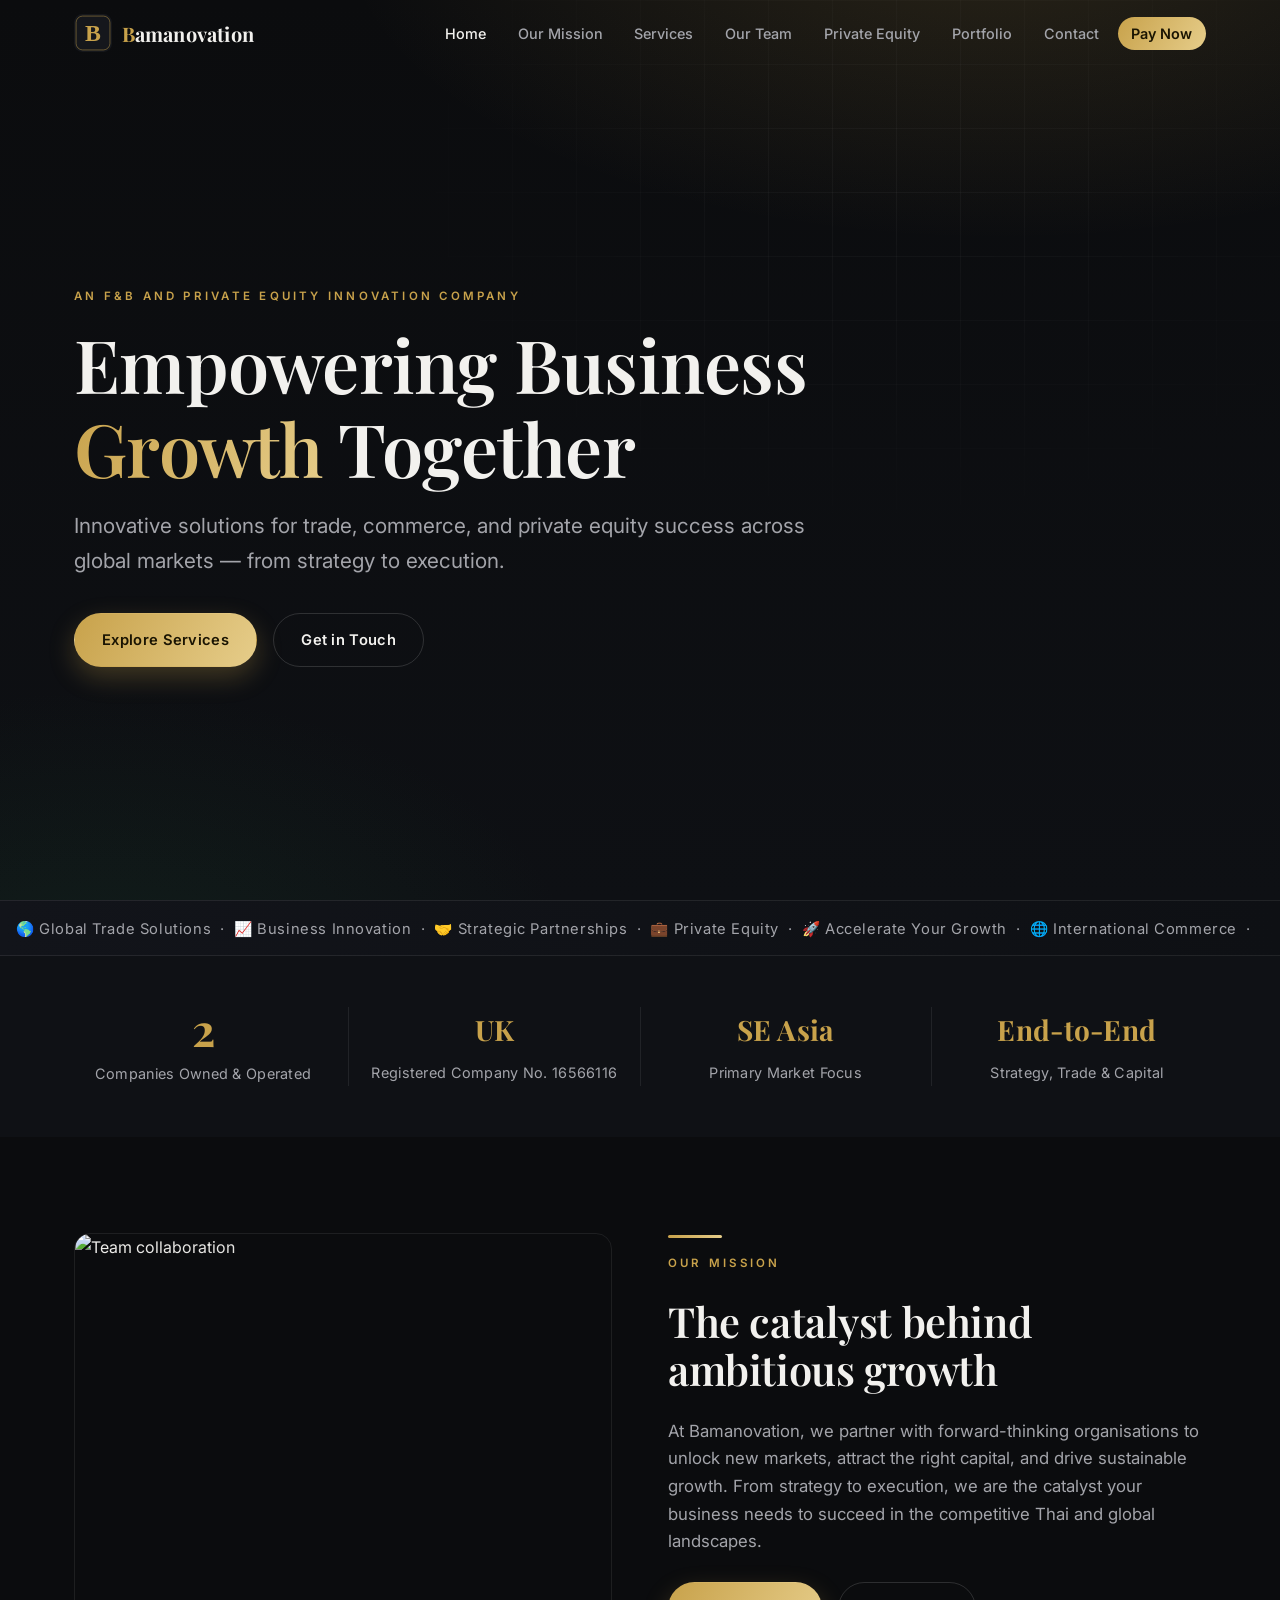
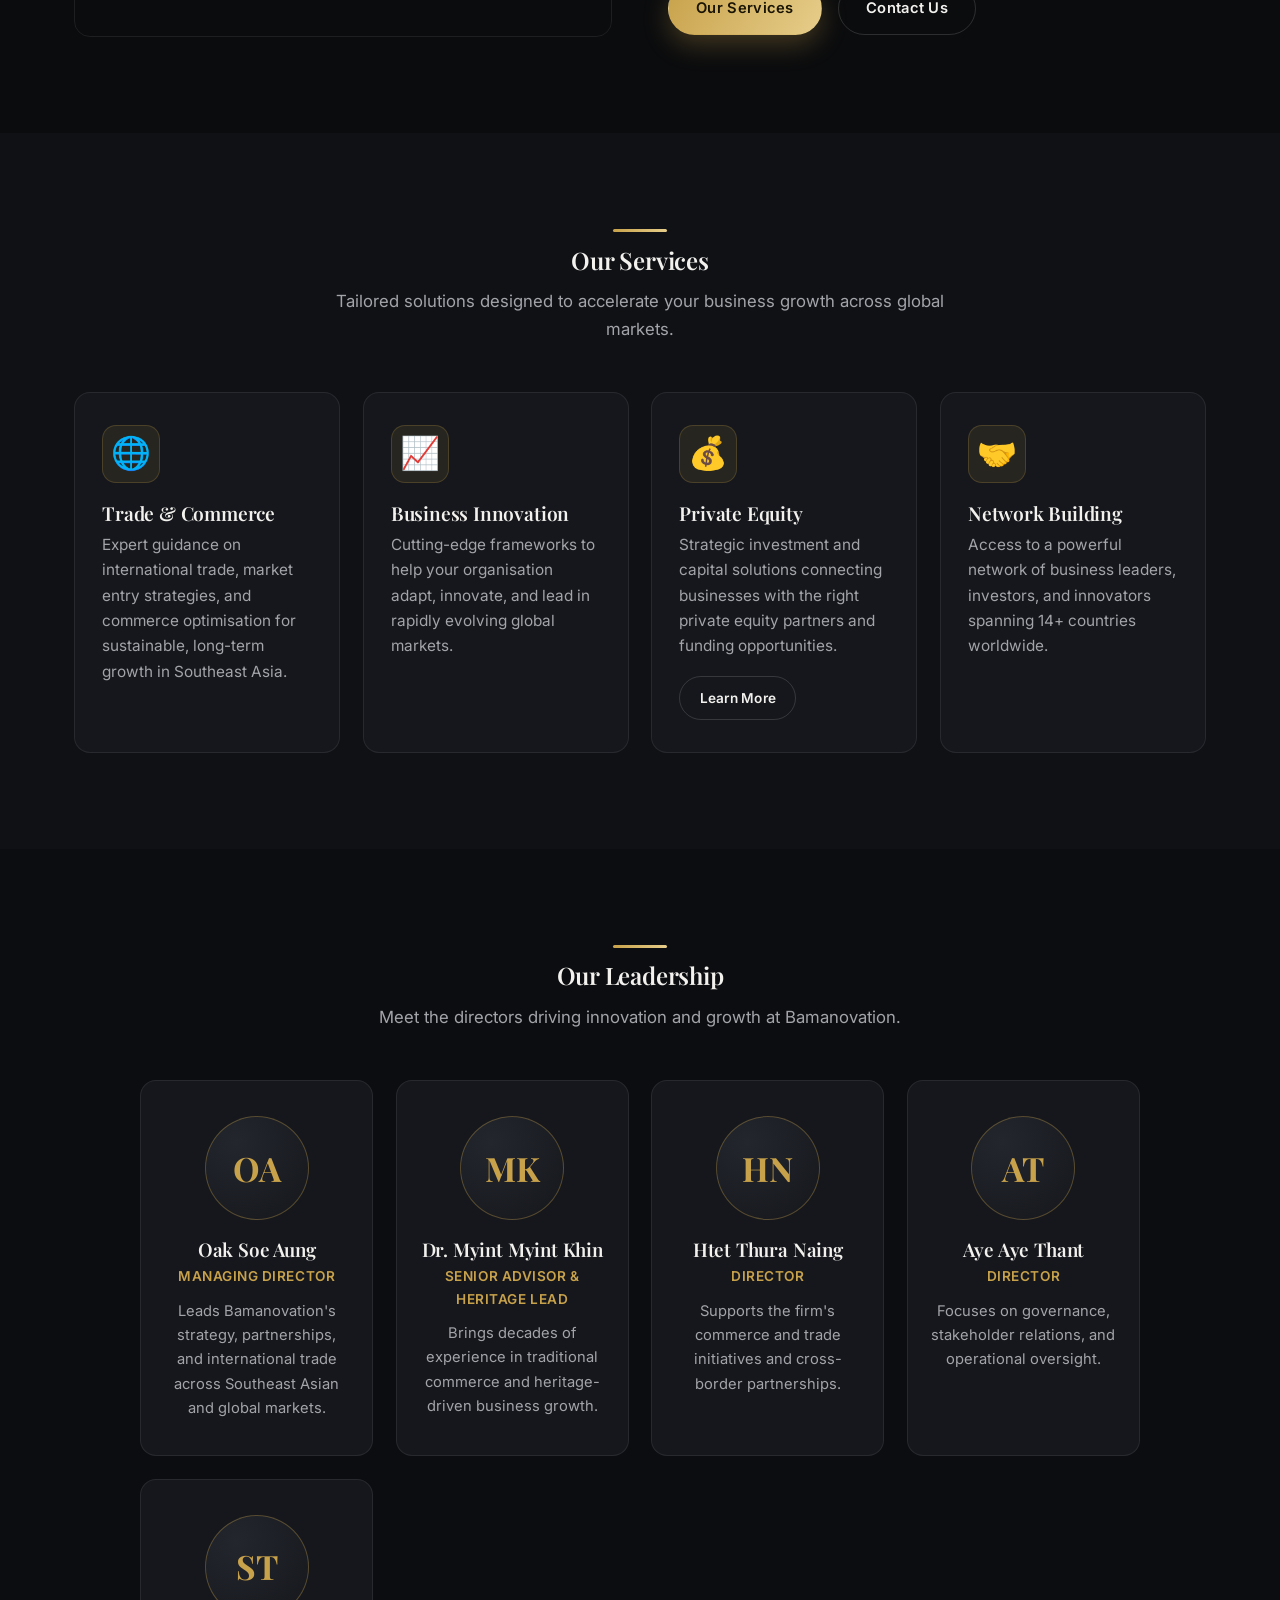
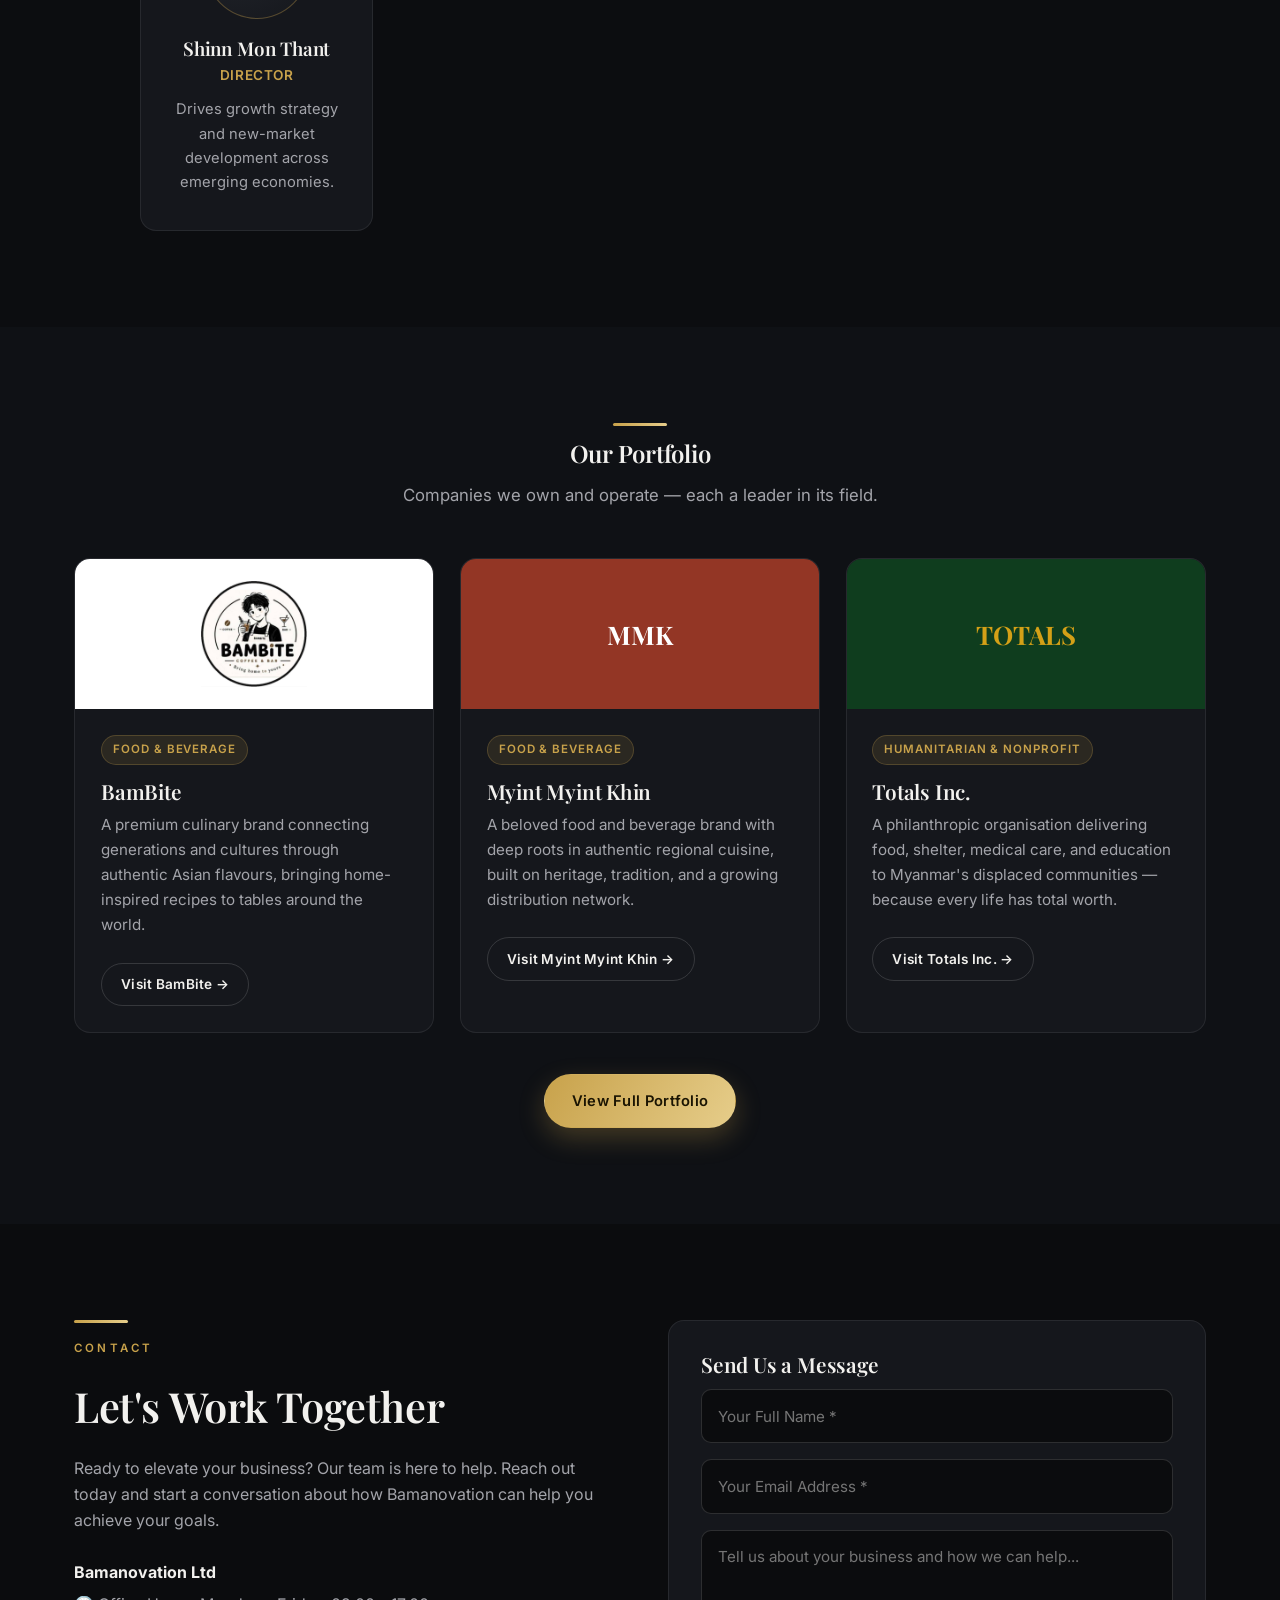
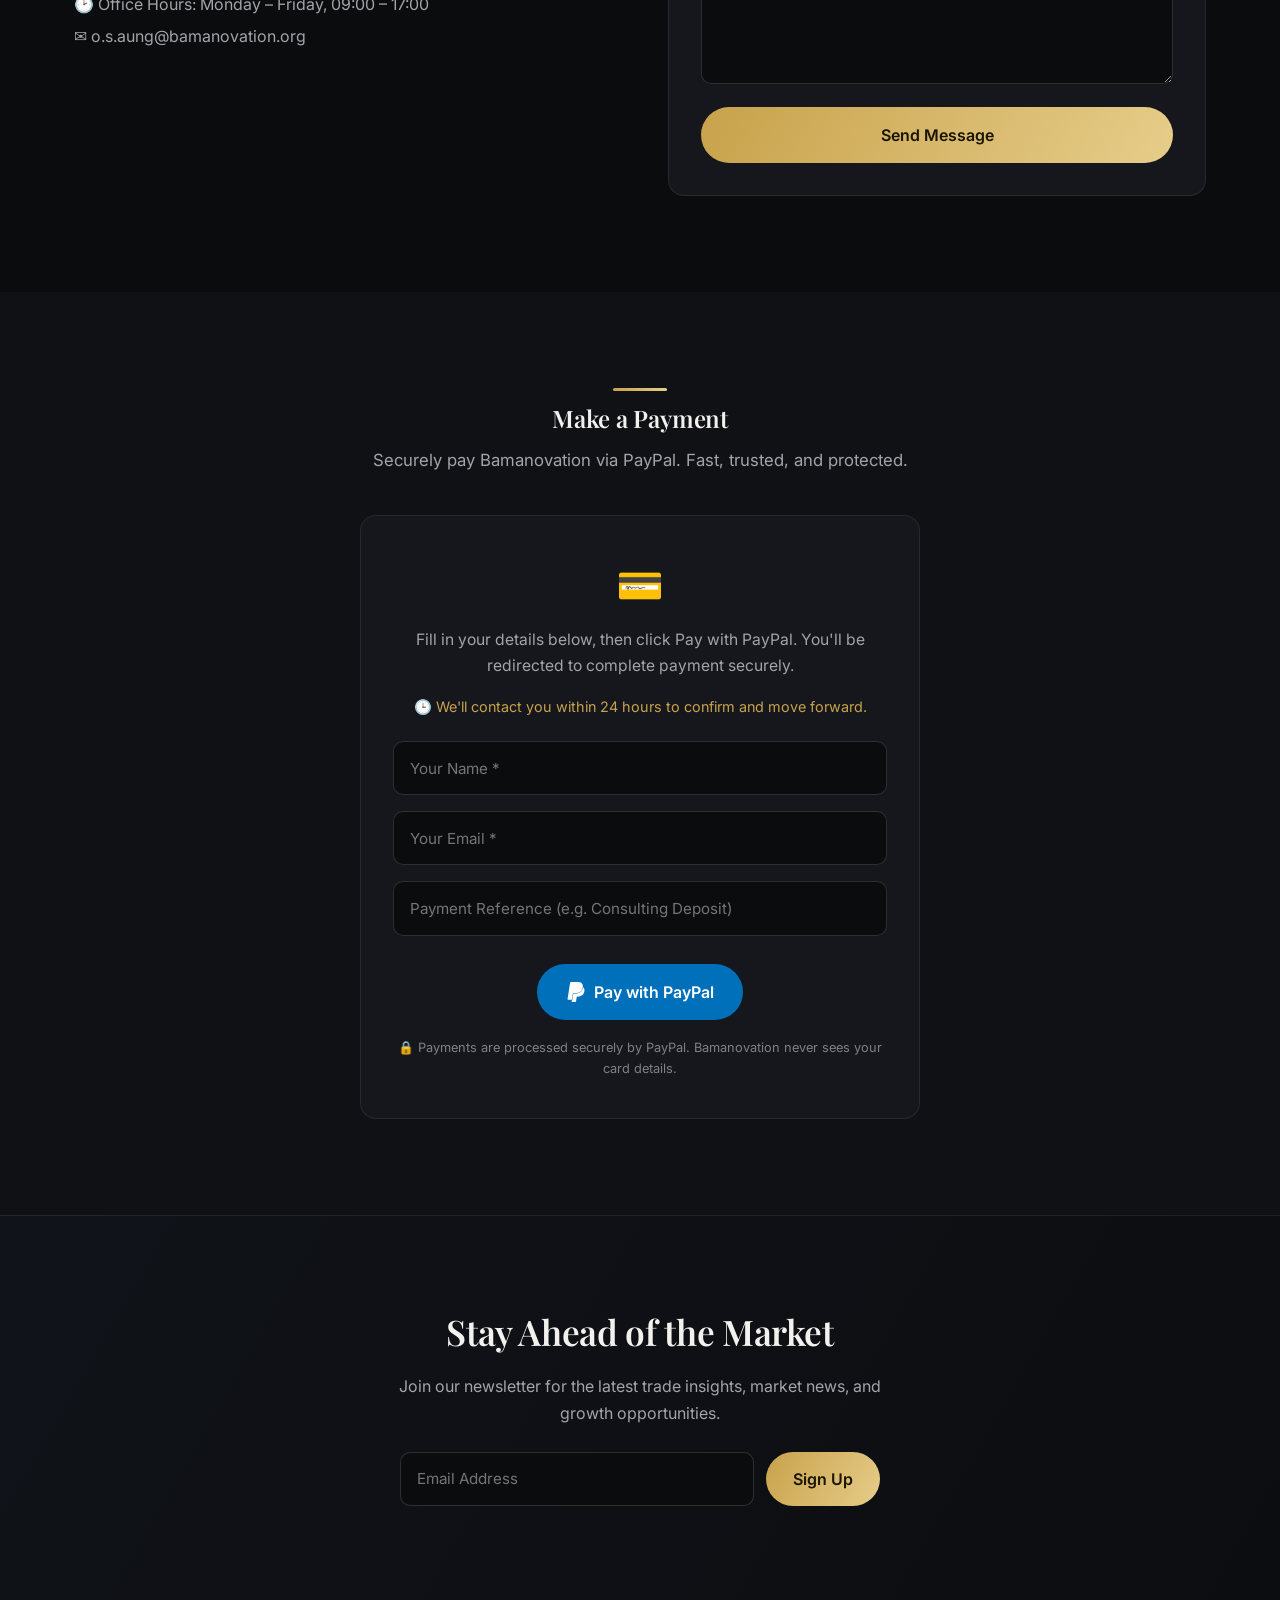
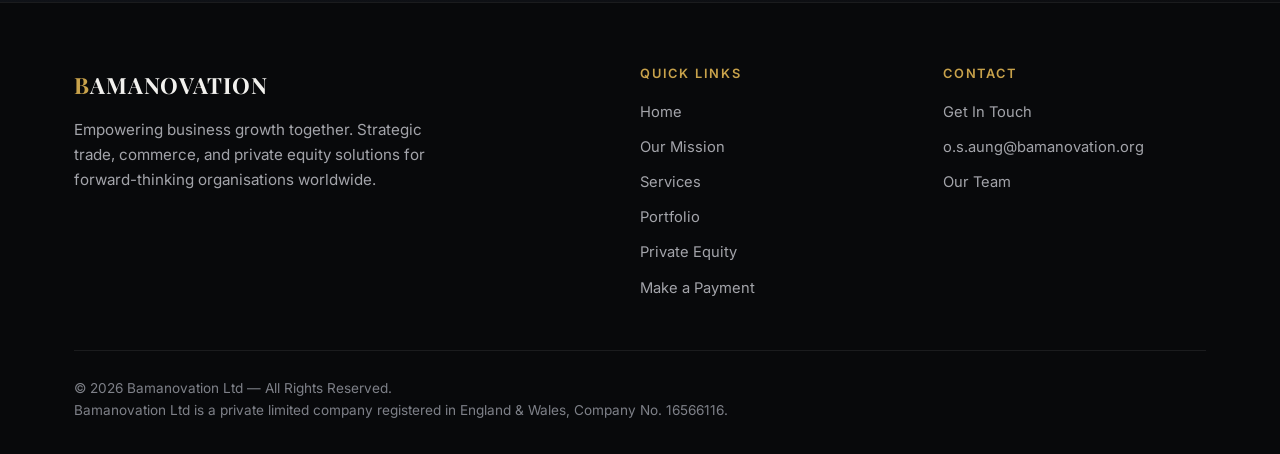
==== index.html @ a27773c0 "Use the real BamBite logo The uploaded file was named "bambite logo.jpg" - spaces in a URL path and " ====
<!DOCTYPE html>
<html lang="en">
<head>
  <meta charset="UTF-8">
  <meta name="viewport" content="width=device-width, initial-scale=1.0">
  <meta name="description" content="Bamanovation - Strategic business consulting and private equity in Thailand. We empower growth through innovative trade, commerce, and capital solutions for global markets.">
  <meta name="keywords" content="Business Consulting Thailand, Private Equity Bangkok, Strategic Trade Solutions, Business Innovation, Global Commerce, Capital Facilitation">
  <meta property="og:title" content="Bamanovation | Strategic Business Consulting & Private Equity">
  <meta property="og:description" content="Empowering business growth through strategic trade, commerce, and private equity solutions in Thailand and beyond.">
  <meta property="og:type" content="website">
  <meta property="og:image" content="https://bamanovation.org/og-image.png">
  <meta property="og:image:width" content="1200">
  <meta property="og:image:height" content="630">
  <meta property="og:image:alt" content="Bamanovation — Strategic Trade, Commerce &amp; Private Equity">
  <meta property="og:url" content="https://bamanovation.org/">
  <meta property="og:site_name" content="Bamanovation">
  <meta name="twitter:card" content="summary_large_image">
  <meta name="twitter:title" content="Bamanovation | Strategic Business Consulting &amp; Private Equity">
  <meta name="twitter:description" content="Empowering business growth through strategic trade, commerce, and private equity solutions in Thailand and beyond.">
  <meta name="twitter:image" content="https://bamanovation.org/og-image.png">
  <title>Bamanovation | Strategic Business Consulting & Private Equity</title>
  <link rel="canonical" href="https://bamanovation.org/">
  <link rel="icon" type="image/svg+xml" href="/favicon.svg">
  <link rel="preconnect" href="https://fonts.googleapis.com">
  <link rel="preconnect" href="https://fonts.gstatic.com" crossorigin>
  <link href="https://fonts.googleapis.com/css2?family=Inter:wght@400;500;600;700&family=Playfair+Display:wght@500;600;700&display=swap" rel="stylesheet">
  <link rel="stylesheet" href="/style.css">
</head>
<body>

  <!-- NAVIGATION -->
  <nav class="navbar" id="navbar">
    <div class="nav-container">
      <a class="nav-logo" href="/">
        <svg class="logo-mark" viewBox="0 0 64 64" aria-hidden="true"><rect width="64" height="64" rx="14" fill="#15171c"/><rect x="3.5" y="3.5" width="57" height="57" rx="11" fill="none" stroke="#c8a24b" stroke-width="1.4" opacity="0.55"/><text x="32" y="45.5" text-anchor="middle" font-family="Georgia, serif" font-size="40" font-weight="700" fill="#c8a24b">B</text></svg>
        <span class="logo-word"><b>B</b>amanovation</span>
      </a>
      <button class="nav-toggle" id="navToggle" aria-label="Toggle navigation" aria-controls="navLinks" aria-expanded="false">
        <span></span><span></span><span></span>
      </button>
      <ul class="nav-links" id="navLinks">
        <li><a class="active" href="/">Home</a></li>
        <li><a href="/#mission">Our Mission</a></li>
        <li><a href="/#services">Services</a></li>
        <li><a href="/#team">Our Team</a></li>
        <li><a href="/private-equity">Private Equity</a></li>
        <li><a href="/portfolio">Portfolio</a></li>
        <li><a href="/#contact">Contact</a></li>
        <li><a href="/#payment">Pay Now</a></li>
      </ul>
    </div>
  </nav>

  <!-- HERO -->
  <section class="hero">
    <div class="hero-content reveal">
      <span class="eyebrow">An F&amp;B and Private Equity Innovation Company</span>
      <h1>Empowering Business <span class="hl">Growth</span> Together</h1>
      <p>Innovative solutions for trade, commerce, and private equity success across global markets — from strategy to execution.</p>
      <div class="hero-btns">
        <a class="btn-primary" href="/#services">Explore Services</a>
        <a class="btn-outline" href="/#contact">Get in Touch</a>
      </div>
    </div>
  </section>

  <!-- MARQUEE -->
  <div class="marquee-banner">
    <div class="marquee-track">
      <span>🌎 Global Trade Solutions&nbsp;&nbsp;·&nbsp;&nbsp;📈 Business Innovation&nbsp;&nbsp;·&nbsp;&nbsp;🤝 Strategic Partnerships&nbsp;&nbsp;·&nbsp;&nbsp;💼 Private Equity&nbsp;&nbsp;·&nbsp;&nbsp;🚀 Accelerate Your Growth&nbsp;&nbsp;·&nbsp;&nbsp;🌐 International Commerce&nbsp;&nbsp;·&nbsp;&nbsp;</span>
      <span>🌎 Global Trade Solutions&nbsp;&nbsp;·&nbsp;&nbsp;📈 Business Innovation&nbsp;&nbsp;·&nbsp;&nbsp;🤝 Strategic Partnerships&nbsp;&nbsp;·&nbsp;&nbsp;💼 Private Equity&nbsp;&nbsp;·&nbsp;&nbsp;🚀 Accelerate Your Growth&nbsp;&nbsp;·&nbsp;&nbsp;🌐 International Commerce&nbsp;&nbsp;·&nbsp;&nbsp;</span>
    </div>
  </div>

  <!-- STATS -->
  <div class="stats-bar">
    <div class="stats-bar-inner reveal">
      <div class="stat-pill"><span class="stat-pill-num" data-target="3">0</span><span class="stat-pill-label">Companies Owned &amp; Operated</span></div>
      <div class="stat-divider"></div>
      <div class="stat-pill"><span class="stat-pill-num is-text">UK</span><span class="stat-pill-label">Registered Company No. 16566116</span></div>
      <div class="stat-divider"></div>
      <div class="stat-pill"><span class="stat-pill-num is-text">SE Asia</span><span class="stat-pill-label">Primary Market Focus</span></div>
      <div class="stat-divider"></div>
      <div class="stat-pill"><span class="stat-pill-num is-text">End-to-End</span><span class="stat-pill-label">Strategy, Trade &amp; Capital</span></div>
    </div>
  </div>

  <!-- MISSION -->
  <section class="mission" id="mission">
    <div class="container">
      <div class="mission-grid">
        <div class="mission-image reveal"><img src="https://images.unsplash.com/photo-1522071820081-009f0129c71c?w=720&q=80" alt="Team collaboration" loading="lazy"></div>
        <div class="mission-text reveal">
          <div class="section-accent"></div>
          <span class="eyebrow" style="margin-top:1rem">Our Mission</span>
          <h2>The catalyst behind ambitious growth</h2>
          <p>At Bamanovation, we partner with forward-thinking organisations to unlock new markets, attract the right capital, and drive sustainable growth. From strategy to execution, we are the catalyst your business needs to succeed in the competitive Thai and global landscapes.</p>
          <div class="btn-group">
            <a href="/#services" class="btn-primary">Our Services</a>
            <a href="/#contact" class="btn-outline">Contact Us</a>
          </div>
        </div>
      </div>
    </div>
  </section>

  <!-- SERVICES -->
  <section class="services" id="services">
    <div class="container">
      <div class="section-accent" style="margin:0 auto .9rem"></div>
      <h2>Our Services</h2>
      <p class="section-sub">Tailored solutions designed to accelerate your business growth across global markets.</p>
      <div class="services-grid">
        <div class="service-card reveal"><div class="service-icon">🌐</div><h3>Trade &amp; Commerce</h3><p>Expert guidance on international trade, market entry strategies, and commerce optimisation for sustainable, long-term growth in Southeast Asia.</p></div>
        <div class="service-card reveal"><div class="service-icon">📈</div><h3>Business Innovation</h3><p>Cutting-edge frameworks to help your organisation adapt, innovate, and lead in rapidly evolving global markets.</p></div>
        <div class="service-card reveal"><div class="service-icon">💰</div><h3>Private Equity</h3><p>Strategic investment and capital solutions connecting businesses with the right private equity partners and funding opportunities.</p><a class="btn-outline portfolio-btn" href="/private-equity" style="margin-top:1.1rem;display:inline-block">Learn More</a></div>
        <div class="service-card reveal"><div class="service-icon">🤝</div><h3>Network Building</h3><p>Access to a powerful network of business leaders, investors, and innovators spanning 14+ countries worldwide.</p></div>
      </div>
    </div>
  </section>

  <!-- TEAM -->
  <section class="team" id="team">
    <div class="container">
      <div class="section-accent" style="margin:0 auto .9rem"></div>
      <h2>Our Leadership</h2>
      <p class="section-sub" style="margin-left:auto;margin-right:auto">Meet the directors driving innovation and growth at Bamanovation.</p>
      <div class="team-grid">
        <div class="team-card reveal"><div class="team-avatar">OA</div><h3>Oak Soe Aung</h3><p class="team-role">Managing Director</p><p class="team-bio">Leads Bamanovation's strategy, partnerships, and international trade across Southeast Asian and global markets.</p></div>
        <div class="team-card reveal"><div class="team-avatar">MK</div><h3>Dr. Myint Myint Khin</h3><p class="team-role">Senior Advisor &amp; Heritage Lead</p><p class="team-bio">Brings decades of experience in traditional commerce and heritage-driven business growth.</p></div>
        <div class="team-card reveal"><div class="team-avatar">HN</div><h3>Htet Thura Naing</h3><p class="team-role">Director</p><p class="team-bio">Supports the firm's commerce and trade initiatives and cross-border partnerships.</p></div>
        <div class="team-card reveal"><div class="team-avatar">AT</div><h3>Aye Aye Thant</h3><p class="team-role">Director</p><p class="team-bio">Focuses on governance, stakeholder relations, and operational oversight.</p></div>
        <div class="team-card reveal"><div class="team-avatar">ST</div><h3>Shinn Mon Thant</h3><p class="team-role">Director</p><p class="team-bio">Drives growth strategy and new-market development across emerging economies.</p></div>
      </div>
    </div>
  </section>

  <!-- PORTFOLIO PREVIEW -->
  <section class="portfolio-preview" id="portfolio">
    <div class="container">
      <div class="section-accent" style="margin:0 auto .9rem"></div>
      <h2>Our Portfolio</h2>
      <p class="section-sub" style="margin-left:auto;margin-right:auto">Companies we own and operate — each a leader in its field.</p>
      <div class="portfolio-grid">
        <div class="portfolio-card reveal">
          <div class="portfolio-logo-wrap"><img src="/logos/bambite.jpg" data-fb="https://bambite.co/cdn/shop/files/BamBite_Logo.png?v=1749022840" alt="BamBite logo" class="portfolio-logo" onerror="if(this.dataset.fb){this.src=this.dataset.fb;this.dataset.fb='';return}this.style.display='none';var w=this.parentNode;if(w.dataset.fbbg)w.style.background=w.dataset.fbbg;this.nextElementSibling.style.display='block'"><div class="portfolio-logo-fallback" style="display:none">BAMBITE</div></div>
          <div class="portfolio-card-body">
            <span class="portfolio-tag">Food &amp; Beverage</span>
            <h3>BamBite</h3>
            <p>A premium culinary brand connecting generations and cultures through authentic Asian flavours, bringing home-inspired recipes to tables around the world.</p>
            <a href="https://bambite.co/" target="_blank" rel="noopener" class="btn-outline portfolio-btn">Visit BamBite →</a>
          </div>
        </div>
        <div class="portfolio-card reveal">
          <div class="portfolio-logo-wrap" data-fbbg="#933625"><img src="/logos/myint-myint-khin.png" alt="Myint Myint Khin logo" class="portfolio-logo" onerror="if(this.dataset.fb){this.src=this.dataset.fb;this.dataset.fb='';return}this.style.display='none';var w=this.parentNode;if(w.dataset.fbbg)w.style.background=w.dataset.fbbg;this.nextElementSibling.style.display='block'"><div class="portfolio-logo-fallback" style="display:none;color:#fff">MMK</div></div>
          <div class="portfolio-card-body">
            <span class="portfolio-tag">Food &amp; Beverage</span>
            <h3>Myint Myint Khin</h3>
            <p>A beloved food and beverage brand with deep roots in authentic regional cuisine, built on heritage, tradition, and a growing distribution network.</p>
            <a href="https://myintmyintkhin.com/" target="_blank" rel="noopener" class="btn-outline portfolio-btn">Visit Myint Myint Khin →</a>
          </div>
        </div>
        <div class="portfolio-card reveal">
          <div class="portfolio-logo-wrap" data-fbbg="#0f3d1e"><img src="/logos/totals.png" alt="Totals Inc. logo" class="portfolio-logo" onerror="if(this.dataset.fb){this.src=this.dataset.fb;this.dataset.fb='';return}this.style.display='none';var w=this.parentNode;if(w.dataset.fbbg)w.style.background=w.dataset.fbbg;this.nextElementSibling.style.display='block'"><div class="portfolio-logo-fallback" style="display:none;color:#d4a017">TOTALS</div></div>
          <div class="portfolio-card-body">
            <span class="portfolio-tag">Humanitarian &amp; Nonprofit</span>
            <h3>Totals Inc.</h3>
            <p>A philanthropic organisation delivering food, shelter, medical care, and education to Myanmar's displaced communities — because every life has total worth.</p>
            <a href="https://totals-inc.com/" target="_blank" rel="noopener" class="btn-outline portfolio-btn">Visit Totals Inc. →</a>
          </div>
        </div>
      </div>
      <div style="text-align:center;margin-top:2.6rem"><a class="btn-primary" href="/portfolio">View Full Portfolio</a></div>
    </div>
  </section>


  <!-- CONTACT -->
  <section class="contact" id="contact">
    <div class="container">
      <div class="contact-grid">
        <div class="contact-info reveal">
          <div class="section-accent"></div>
          <span class="eyebrow" style="margin-top:1rem">Contact</span>
          <h2>Let's Work Together</h2>
          <p>Ready to elevate your business? Our team is here to help. Reach out today and start a conversation about how Bamanovation can help you achieve your goals.</p>
          <div class="contact-details">
            <p><strong>Bamanovation Ltd</strong></p>
            <p>🕑 Office Hours: Monday – Friday, 09:00 – 17:00</p>
            <p>✉ <a href="mailto:o.s.aung@bamanovation.org">o.s.aung@bamanovation.org</a></p>
          </div>
        </div>
        <div class="contact-form reveal">
          <h3>Send Us a Message</h3>
          <form class="netlify-form" name="contact" method="POST" data-netlify="true" netlify-honeypot="bot-field" data-success="✓ Thank you — your message has been received. We'll be in touch within 24 hours.">
            <input type="hidden" name="form-name" value="contact">
            <p class="hp-field"><label>Leave this field empty if you are human <input name="bot-field" tabindex="-1" autocomplete="off"></label></p>
            <input type="text" name="name" placeholder="Your Full Name *" required aria-label="Full Name">
            <input type="email" name="email" placeholder="Your Email Address *" required aria-label="Email Address">
            <textarea name="message" placeholder="Tell us about your business and how we can help..." rows="5" required aria-label="Message"></textarea>
            <button type="submit">Send Message</button>
            <p class="form-status" role="status" aria-live="polite"></p>
          </form>
        </div>
      </div>
    </div>
  </section>

  <!-- PAYMENT -->
  <section class="payment-section" id="payment">
    <div class="container">
      <div class="section-accent" style="margin:0 auto .9rem"></div>
      <h2>Make a Payment</h2>
      <p class="section-sub" style="margin-left:auto;margin-right:auto">Securely pay Bamanovation via PayPal. Fast, trusted, and protected.</p>
      <div class="payment-box reveal">
        <div class="payment-icon">💳</div>
        <p class="payment-note">Fill in your details below, then click Pay with PayPal. You'll be redirected to complete payment securely.</p>
        <p class="payment-next">🕒 We'll contact you within 24 hours to confirm and move forward.</p>
        <div class="payment-fields">
          <input type="text" id="pay-name" class="payment-input" placeholder="Your Name *" required aria-label="Your Name">
          <input type="email" id="pay-email" class="payment-input" placeholder="Your Email *" required aria-label="Your Email">
          <input type="text" id="pay-ref" class="payment-input" placeholder="Payment Reference (e.g. Consulting Deposit)" aria-label="Payment Reference">
          <p id="pay-error" class="payment-error" style="display:none">⚠ Please enter your name and email before continuing.</p>
        </div>
        <button type="button" class="paypal-btn" id="paypal-submit-btn">
          <svg xmlns="http://www.w3.org/2000/svg" width="20" height="20" viewBox="0 0 24 24" fill="white" style="vertical-align:middle;margin-right:8px"><path d="M7.076 21.337H2.47a.641.641 0 0 1-.633-.74L4.944.901C5.026.382 5.474 0 5.998 0h7.46c2.57 0 4.578.543 5.69 1.81 1.01 1.15 1.304 2.42 1.012 4.287-.023.143-.047.288-.077.437-.983 5.05-4.349 6.797-8.647 6.797h-2.19c-.524 0-.968.382-1.05.9l-1.12 7.106zm14.146-14.42a3.35 3.35 0 0 0-.607-.541c-.013.076-.026.175-.041.254-.93 4.778-4.005 7.201-9.138 7.201h-2.19a.563.563 0 0 0-.556.479l-1.187 7.527h-.506l-.24 1.516a.56.56 0 0 0 .554.647h3.882c.46 0 .85-.334.922-.788.06-.26.76-4.852.816-5.09a.932.932 0 0 1 .923-.788h.58c3.76 0 6.705-1.528 7.565-5.946.36-1.847.174-3.388-.777-4.471z"></path></svg>
          Pay with PayPal
        </button>
        <p class="payment-secure">🔒 Payments are processed securely by PayPal. Bamanovation never sees your card details.</p>
      </div>
    </div>
  </section>

  <!-- SUBSCRIBE -->
  <section class="subscribe">
    <div class="container">
      <h3>Stay Ahead of the Market</h3>
      <p>Join our newsletter for the latest trade insights, market news, and growth opportunities.</p>
      <form class="subscribe-form netlify-form" name="newsletter" method="POST" data-netlify="true" netlify-honeypot="bot-field" data-success="✓ You're subscribed — thank you for joining.">
        <input type="hidden" name="form-name" value="newsletter">
        <p class="hp-field"><label>Leave this field empty if you are human <input name="bot-field" tabindex="-1" autocomplete="off"></label></p>
        <input type="email" name="email" placeholder="Email Address" required aria-label="Email Address for Newsletter">
        <button type="submit">Sign Up</button>
        <p class="form-status" role="status" aria-live="polite"></p>
      </form>
    </div>
  </section>

  <!-- FOOTER -->
  <footer class="footer">
    <div class="container">
      <div class="footer-inner">
        <div class="footer-brand">
          <div class="footer-logo"><span class="gold">B</span>AMANOVATION</div>
          <p>Empowering business growth together. Strategic trade, commerce, and private equity solutions for forward-thinking organisations worldwide.</p>
        </div>
        <div class="footer-col">
          <h4>Quick Links</h4>
          <ul>
            <li><a href="/">Home</a></li>
            <li><a href="/#mission">Our Mission</a></li>
            <li><a href="/#services">Services</a></li>
            <li><a href="/portfolio">Portfolio</a></li>
            <li><a href="/private-equity">Private Equity</a></li>
            <li><a href="/#payment">Make a Payment</a></li>
          </ul>
        </div>
        <div class="footer-col">
          <h4>Contact</h4>
          <ul>
            <li><a href="/#contact">Get In Touch</a></li>
            <li><a href="mailto:o.s.aung@bamanovation.org">o.s.aung@bamanovation.org</a></li>
            <li><a href="/#team">Our Team</a></li>
          </ul>
        </div>
      </div>
      <div class="footer-bottom">
        <div>
          <p>© 2026 Bamanovation Ltd — All Rights Reserved.</p>
          <p class="footer-legal">Bamanovation Ltd is a private limited company registered in England &amp; Wales, Company No. 16566116.</p>
        </div>
      </div>
    </div>
  </footer>

  <button id="back-to-top" aria-label="Back to top">⇧</button>

  <script>
    // mobile nav
    const toggle=document.getElementById('navToggle'),links=document.getElementById('navLinks');
    const setNav=o=>{toggle.classList.toggle('open',o);links.classList.toggle('open',o);toggle.setAttribute('aria-expanded',o)};
    toggle.addEventListener('click',()=>setNav(!links.classList.contains('open')));
    links.querySelectorAll('a').forEach(a=>a.addEventListener('click',()=>setNav(false)));
    // scroll states
    const navbar=document.getElementById('navbar'),backToTop=document.getElementById('back-to-top');
    window.addEventListener('scroll',()=>{navbar.classList.toggle('scrolled',window.scrollY>40);backToTop.classList.toggle('visible',window.scrollY>500)});
    backToTop.addEventListener('click',()=>window.scrollTo({top:0,behavior:'smooth'}));
    // counters
    function animateCounter(el,target,duration){let start=0;const step=target/(duration/16);const t=setInterval(()=>{start+=step;if(start>=target){el.textContent=target;clearInterval(t)}else el.textContent=Math.floor(start)},16)}
    const statsObs=new IntersectionObserver(es=>{es.forEach(e=>{if(e.isIntersecting){document.querySelectorAll('[data-target]').forEach(el=>animateCounter(el,parseInt(el.dataset.target),1400));statsObs.disconnect()}})},{threshold:.3});
    const sb=document.querySelector('.stats-bar');if(sb)statsObs.observe(sb);
    // reveal on scroll
    const revObs=new IntersectionObserver(es=>{es.forEach(e=>{if(e.isIntersecting){e.target.classList.add('in');revObs.unobserve(e.target)}})},{threshold:.12});
    document.querySelectorAll('.reveal').forEach(el=>revObs.observe(el));
    // paypal
    document.getElementById('paypal-submit-btn').addEventListener('click',function(){
      const name=document.getElementById('pay-name').value.trim();
      const email=document.getElementById('pay-email').value.trim();
      const ref=document.getElementById('pay-ref').value.trim()||'General Payment';
      const err=document.getElementById('pay-error');
      if(!name||!email||!/^[^@]+@[^@]+\.[^@]+$/.test(email)){err.style.display='block';document.getElementById('pay-name').focus();return}
      err.style.display='none';
      const custom=encodeURIComponent(name+' | '+email+' | '+ref);
      window.open('https://www.paypal.com/ncp/payment/ZTCN7HX92ECUW?custom='+custom,'_blank');
    });
    // netlify forms — submit inline; without JS the browser posts normally and Netlify still records it
    document.querySelectorAll('.netlify-form').forEach(function(form){
      form.addEventListener('submit',function(e){
        e.preventDefault();
        var status=form.querySelector('.form-status'),btn=form.querySelector('button[type=submit]'),label=btn.textContent;
        btn.disabled=true;btn.textContent='Sending…';
        status.className='form-status';status.textContent='';
        fetch('/',{method:'POST',headers:{'Content-Type':'application/x-www-form-urlencoded'},body:new URLSearchParams(new FormData(form)).toString()})
          .then(function(r){
            if(!r.ok)throw new Error(r.status);
            form.reset();
            status.className='form-status is-success';
            status.textContent=form.dataset.success||'✓ Thank you — we have received your message.';
          })
          .catch(function(){
            status.className='form-status is-error';
            status.textContent='⚠ Sorry, that could not be sent. Please email o.s.aung@bamanovation.org directly.';
          })
          .then(function(){btn.disabled=false;btn.textContent=label});
      });
    });
  </script>
</body>
</html>
---- style.css ----
/* ===========================================================
   Bamanovation — Redesign Stylesheet
   Dark + gold premium consulting theme
   =========================================================== */

:root{
  --bg:#0b0c0e;
  --bg-2:#0f1115;
  --surface:#15171c;
  --surface-2:#1b1e25;
  --line:rgba(255,255,255,.08);
  --line-strong:rgba(255,255,255,.14);
  --gold:#c8a24b;
  --gold-2:#e6cd8a;
  --green:#1f5d3a;
  --ink:#f2f1ee;
  --muted:#a3a4aa;
  --muted-2:#7e8088;
  --radius:16px;
  --radius-sm:10px;
  --max:1180px;
  --shadow:0 24px 60px rgba(0,0,0,.45);
  --ease:cubic-bezier(.4,.14,.3,1);
}

*,*::before,*::after{box-sizing:border-box}
html{scroll-behavior:smooth;-webkit-text-size-adjust:100%}
body{
  margin:0;
  background:var(--bg);
  color:var(--ink);
  font-family:'Inter',ui-sans-serif,system-ui,-apple-system,"Segoe UI",Roboto,Arial,sans-serif;
  line-height:1.65;
  -webkit-font-smoothing:antialiased;
  overflow-x:hidden;
}
img{max-width:100%;display:block}
a{color:inherit;text-decoration:none;transition:color .2s var(--ease)}
h1,h2,h3,h4{font-family:'Playfair Display',Georgia,serif;font-weight:600;line-height:1.15;margin:0 0 .6em;letter-spacing:-.01em}
p{margin:0 0 1rem}
section{position:relative}

.container{max-width:var(--max);margin:0 auto;padding:0 1.5rem;width:100%}

/* ---------- accents / shared bits ---------- */
.section-accent{width:54px;height:3px;border-radius:3px;background:linear-gradient(90deg,var(--gold),var(--gold-2));}
.section-sub{color:var(--muted);max-width:620px;margin:.2rem 0 0;font-size:1.05rem}
.eyebrow{display:inline-block;text-transform:uppercase;letter-spacing:.28em;font-size:.72rem;font-weight:600;color:var(--gold);margin-bottom:.9rem}

/* ---------- buttons ---------- */
.btn-primary,.btn-outline,.btn-dark{
  display:inline-block;font-weight:600;font-size:.92rem;letter-spacing:.02em;
  padding:.85rem 1.7rem;border-radius:999px;cursor:pointer;border:1px solid transparent;
  transition:transform .25s var(--ease),box-shadow .25s var(--ease),background .25s var(--ease),color .25s var(--ease);
  text-align:center;
}
.btn-primary{background:linear-gradient(120deg,var(--gold),var(--gold-2));color:#1a1402;box-shadow:0 10px 26px rgba(200,162,75,.28)}
.btn-primary:hover{transform:translateY(-2px);box-shadow:0 16px 34px rgba(200,162,75,.4)}
.btn-outline{background:transparent;border-color:var(--line-strong);color:var(--ink)}
.btn-outline:hover{border-color:var(--gold);color:var(--gold);transform:translateY(-2px)}
.btn-dark{background:#0c0d10;color:var(--ink);border-color:var(--line-strong)}
.btn-dark:hover{border-color:var(--gold);color:var(--gold);transform:translateY(-2px)}
.btn-group{display:flex;gap:1rem;flex-wrap:wrap;margin-top:1.6rem}

/* ---------- navbar ---------- */
.navbar{position:fixed;top:0;left:0;right:0;z-index:1000;transition:background .3s var(--ease),border-color .3s var(--ease),backdrop-filter .3s}
.navbar::after{content:"";position:absolute;inset:0;border-bottom:1px solid transparent;pointer-events:none}
.navbar.scrolled{background:rgba(10,11,13,.82);backdrop-filter:blur(14px);border-bottom:1px solid var(--line)}
.nav-container{max-width:var(--max);margin:0 auto;padding:.9rem 1.5rem;display:flex;align-items:center;justify-content:space-between;gap:1rem}
.nav-logo{display:flex;align-items:center;gap:.6rem;font-family:'Playfair Display',serif;font-weight:700;font-size:1.25rem;color:var(--ink);letter-spacing:.01em}
.nav-logo .logo-mark{width:38px;height:38px;flex:0 0 38px}
.nav-logo .logo-word b{color:var(--gold)}
.nav-links{display:flex;align-items:center;gap:.3rem;list-style:none;margin:0;padding:0}
.nav-links a{padding:.5rem .85rem;border-radius:999px;font-size:.9rem;font-weight:500;color:var(--muted)}
.nav-links a:hover{color:var(--ink)}
.nav-links a.active{color:var(--ink)}
.nav-links a.active::after,.nav-links a:hover::after{}
.nav-links li:last-child a{background:linear-gradient(120deg,var(--gold),var(--gold-2));color:#1a1402;font-weight:600}
.nav-links li:last-child a:hover{transform:translateY(-1px)}
.nav-toggle{display:none;flex-direction:column;gap:5px;background:none;border:0;cursor:pointer;padding:6px}
.nav-toggle span{width:24px;height:2px;background:var(--ink);border-radius:2px;transition:.3s var(--ease)}
.nav-toggle.open span:nth-child(1){transform:translateY(7px) rotate(45deg)}
.nav-toggle.open span:nth-child(2){opacity:0}
.nav-toggle.open span:nth-child(3){transform:translateY(-7px) rotate(-45deg)}

/* ---------- hero ---------- */
.hero{min-height:100vh;display:flex;align-items:center;padding:7rem 0 4rem;
  background:
    radial-gradient(1100px 520px at 78% -8%,rgba(200,162,75,.16),transparent 60%),
    radial-gradient(800px 500px at 8% 110%,rgba(31,93,58,.18),transparent 60%),
    linear-gradient(180deg,#0b0c0e,#0e1014);
  overflow:hidden;
}
.hero::before{content:"";position:absolute;inset:0;background-image:linear-gradient(var(--line) 1px,transparent 1px),linear-gradient(90deg,var(--line) 1px,transparent 1px);background-size:64px 64px;mask:radial-gradient(700px 500px at 70% 20%,#000,transparent 75%);opacity:.5}
.hero-content{position:relative;max-width:var(--max);margin:0 auto;padding:0 1.5rem;width:100%}
.hero-content h1{font-size:clamp(2.6rem,6vw,4.6rem);max-width:18ch;margin-bottom:1.2rem}
.hero-content h1 .hl{background:linear-gradient(120deg,var(--gold),var(--gold-2));-webkit-background-clip:text;background-clip:text;color:transparent}
.hero-content>p{font-size:clamp(1.05rem,2.2vw,1.3rem);color:var(--muted);max-width:60ch;margin-bottom:0}
.hero-btns{display:flex;gap:1rem;flex-wrap:wrap;margin-top:2.2rem}

/* ---------- marquee ---------- */
.marquee-banner{background:linear-gradient(90deg,#12141a,#0e1014);border-top:1px solid var(--line);border-bottom:1px solid var(--line);overflow:hidden;padding:.85rem 0}
.marquee-track{display:inline-block;white-space:nowrap;animation:marquee 32s linear infinite;color:var(--muted);font-size:.92rem;letter-spacing:.04em}
.marquee-track span{padding-left:1rem}
@keyframes marquee{from{transform:translateX(0)}to{transform:translateX(-50%)}}

/* ---------- stats bar ---------- */
.stats-bar{padding:3.2rem 0;background:var(--bg-2)}
.stats-bar-inner{max-width:var(--max);margin:0 auto;padding:0 1.5rem;display:flex;align-items:center;justify-content:space-between;gap:1rem;flex-wrap:wrap}
.stat-pill{flex:1;min-width:160px;text-align:center}
.stat-pill-num{font-family:'Playfair Display',serif;font-size:clamp(2rem,4vw,2.8rem);font-weight:700;color:var(--gold);line-height:1}
.stat-pill-label{display:block;margin-top:.5rem;color:var(--muted);font-size:.9rem;letter-spacing:.02em}
.stat-divider{width:1px;align-self:stretch;background:var(--line);min-height:54px}

/* ---------- generic section padding ---------- */
.mission,.services,.team,.portfolio-preview,.testimonials,.contact,.payment-section,
.pe-overview,.pe-stats,.pe-focus,.pe-process,.pe-cta,.portfolio-full,.subscribe{padding:6rem 0}
.services,.portfolio-preview,.payment-section,.pe-focus{background:var(--bg-2)}
.team{background:#0c0d10}

/* ---------- mission ---------- */
.mission-grid{display:grid;grid-template-columns:1fr 1fr;gap:3.5rem;align-items:center}
.mission-image{position:relative;border-radius:var(--radius);overflow:hidden;border:1px solid var(--line)}
.mission-image::after{content:"";position:absolute;inset:0;background:linear-gradient(160deg,transparent,rgba(11,12,14,.5))}
.mission-image img{width:100%;height:100%;object-fit:cover;aspect-ratio:4/3;transition:transform .8s var(--ease)}
.mission-image:hover img{transform:scale(1.05)}
.mission-text h2{font-size:clamp(1.9rem,3.4vw,2.6rem);margin-top:.6rem}
.mission-text p{color:var(--muted);font-size:1.05rem}

/* ---------- services ---------- */
.services{text-align:center}
.services .section-sub{margin-left:auto;margin-right:auto}
.services-grid{display:grid;grid-template-columns:repeat(4,1fr);gap:1.4rem;margin-top:3rem;text-align:left}
.service-card{background:var(--surface);border:1px solid var(--line);border-radius:var(--radius);padding:2rem 1.7rem;transition:transform .3s var(--ease),border-color .3s var(--ease),background .3s var(--ease)}
.service-card:hover{transform:translateY(-6px);border-color:rgba(200,162,75,.45);background:var(--surface-2)}
.service-icon{font-size:2rem;width:58px;height:58px;display:flex;align-items:center;justify-content:center;border-radius:14px;background:rgba(200,162,75,.1);border:1px solid rgba(200,162,75,.22);margin-bottom:1.2rem}
.service-card h3{font-size:1.2rem;margin-bottom:.5rem}
.service-card p{color:var(--muted);font-size:.96rem;margin:0}

/* ---------- team ---------- */
.team{text-align:center}
.team-grid{display:grid;grid-template-columns:repeat(auto-fit,minmax(210px,1fr));gap:1.4rem;margin-top:3rem;max-width:1000px;margin-left:auto;margin-right:auto}
.team-card{background:var(--surface);border:1px solid var(--line);border-radius:var(--radius);padding:2.2rem 1.4rem;transition:transform .3s var(--ease),border-color .3s var(--ease)}
.team-card:hover{transform:translateY(-6px);border-color:rgba(200,162,75,.45)}
.team-avatar{width:104px;height:104px;border-radius:50%;margin:0 auto 1.2rem;display:flex;align-items:center;justify-content:center;
  font-family:'Playfair Display',serif;font-size:2.1rem;font-weight:700;color:var(--gold);
  background:radial-gradient(circle at 30% 25%,#23262d,#15171c);border:1px solid rgba(200,162,75,.35)}
.team-card h3{font-size:1.18rem;margin-bottom:.25rem}
.team-role{color:var(--gold);font-size:.85rem;font-weight:600;letter-spacing:.04em;text-transform:uppercase;margin-bottom:.7rem}
.team-bio{color:var(--muted);font-size:.92rem;margin:0}

/* ---------- portfolio preview ---------- */
.portfolio-preview{text-align:center}
.portfolio-grid{display:grid;grid-template-columns:repeat(auto-fit,minmax(280px,360px));justify-content:center;gap:1.6rem;margin-top:3rem}
.portfolio-card{background:var(--surface);border:1px solid var(--line);border-radius:var(--radius);overflow:hidden;text-align:left;transition:transform .3s var(--ease),border-color .3s var(--ease)}
.portfolio-card:hover{transform:translateY(-6px);border-color:rgba(200,162,75,.45)}
.portfolio-logo-wrap{height:150px;display:flex;align-items:center;justify-content:center;background:#fff}
.portfolio-logo{max-height:106px;max-width:82%;width:auto}
.portfolio-logo-fallback{font-family:'Playfair Display',serif;font-weight:700;font-size:1.6rem;color:#1b3a2d}
.portfolio-card-body{padding:1.6rem}
.portfolio-tag{display:inline-block;font-size:.72rem;font-weight:600;letter-spacing:.08em;text-transform:uppercase;color:var(--gold);background:rgba(200,162,75,.12);border:1px solid rgba(200,162,75,.25);padding:.3rem .7rem;border-radius:999px;margin-bottom:.9rem}
.portfolio-card-body h3{font-size:1.3rem;margin-bottom:.5rem}
.portfolio-card-body p{color:var(--muted);font-size:.95rem}
.portfolio-btn{margin-top:.6rem;padding:.6rem 1.2rem;font-size:.85rem}

/* ---------- testimonials ---------- */
.testimonials{text-align:center}
.testimonial-label{text-transform:uppercase;letter-spacing:.28em;font-size:.72rem;font-weight:600;color:var(--gold);margin-bottom:.6rem}
.testimonials h2{font-size:clamp(1.8rem,3.4vw,2.5rem)}
.testimonials-grid{display:grid;grid-template-columns:repeat(3,1fr);gap:1.4rem;margin-top:3rem;text-align:left}
.testimonial-card{background:var(--surface);border:1px solid var(--line);border-radius:var(--radius);padding:2rem;position:relative}
.testimonial-card::before{content:"\201C";position:absolute;top:.4rem;left:1.2rem;font-family:'Playfair Display',serif;font-size:4rem;color:rgba(200,162,75,.25);line-height:1}
.testimonial-text{color:var(--ink);font-size:1rem;font-style:italic;position:relative;z-index:1;margin-bottom:1.2rem}
.testimonial-author{color:var(--gold);font-weight:600;font-size:.9rem;margin:0}

/* ---------- contact ---------- */
.contact-grid{display:grid;grid-template-columns:1fr 1fr;gap:3.5rem;align-items:start}
.contact-info h2{font-size:clamp(1.9rem,3.4vw,2.6rem);margin-top:.6rem}
.contact-info p{color:var(--muted)}
.contact-details{margin-top:1.6rem;color:var(--muted)}
.contact-details p{margin:.35rem 0}
.contact-details strong{color:var(--ink)}
.contact-form{background:var(--surface);border:1px solid var(--line);border-radius:var(--radius);padding:2rem}
.contact-form h3{font-size:1.3rem}
.contact-form input,.contact-form textarea,.payment-input,.subscribe-form input{
  width:100%;background:var(--bg);border:1px solid var(--line-strong);border-radius:var(--radius-sm);
  color:var(--ink);padding:.85rem 1rem;font:inherit;font-size:.95rem;margin-bottom:1rem;transition:border-color .2s}
.contact-form input:focus,.contact-form textarea:focus,.payment-input:focus,.subscribe-form input:focus{outline:none;border-color:var(--gold)}
.contact-form textarea{resize:vertical}
.contact-form button{width:100%;border:0;font:inherit;font-weight:600;padding:.9rem;border-radius:999px;cursor:pointer;background:linear-gradient(120deg,var(--gold),var(--gold-2));color:#1a1402;transition:transform .2s}
.contact-form button:hover{transform:translateY(-2px)}

/* ---------- payment ---------- */
.payment-section{text-align:center}
.payment-box{max-width:560px;margin:2.5rem auto 0;background:var(--surface);border:1px solid var(--line);border-radius:var(--radius);padding:2.4rem 2rem}
.payment-icon{font-size:2.4rem;margin-bottom:.6rem}
.payment-note{color:var(--muted);font-size:.98rem}
.payment-next{color:var(--gold);font-size:.9rem;margin-bottom:1.4rem}
.payment-fields{text-align:left;margin-bottom:.4rem}
.payment-error{color:#ff7a7a;font-size:.85rem;margin:.2rem 0 0}
.paypal-btn{display:inline-flex;align-items:center;justify-content:center;border:0;cursor:pointer;font:inherit;font-weight:600;
  background:#0070ba;color:#fff;padding:.9rem 1.8rem;border-radius:999px;margin-top:.4rem;transition:transform .2s,background .2s}
.paypal-btn:hover{transform:translateY(-2px);background:#0086d6}
.payment-secure{color:var(--muted-2);font-size:.8rem;margin:1.1rem 0 0}

/* ---------- subscribe ---------- */
.subscribe{text-align:center;background:linear-gradient(120deg,#101319,#0c0d10);border-top:1px solid var(--line)}
.subscribe h3{font-size:clamp(1.6rem,3vw,2.2rem)}
.subscribe p{color:var(--muted);max-width:520px;margin:0 auto 1.6rem}
.subscribe-form{display:flex;gap:.7rem;max-width:480px;margin:0 auto;flex-wrap:wrap;justify-content:center}
.subscribe-form input{flex:1;min-width:220px;margin:0}
.subscribe-form button{border:0;font:inherit;font-weight:600;padding:.85rem 1.7rem;border-radius:999px;cursor:pointer;background:linear-gradient(120deg,var(--gold),var(--gold-2));color:#1a1402;transition:transform .2s}
.subscribe-form button:hover{transform:translateY(-2px)}

/* ---------- footer ---------- */
.footer{background:#08090b;border-top:1px solid var(--line);padding:4rem 0 2rem}
.footer-inner{display:grid;grid-template-columns:2fr 1fr 1fr;gap:2.5rem}
.footer-logo{font-family:'Playfair Display',serif;font-weight:700;font-size:1.4rem;letter-spacing:.04em;margin-bottom:.8rem;color:var(--ink)}
.footer-logo b,.footer-logo .gold{color:var(--gold)}
.footer-brand p{color:var(--muted);font-size:.95rem;max-width:36ch}
.footer-col h4{font-family:'Inter',sans-serif;font-size:.8rem;letter-spacing:.14em;text-transform:uppercase;color:var(--gold);margin-bottom:1rem}
.footer-col ul{list-style:none;margin:0;padding:0}
.footer-col li{margin-bottom:.55rem}
.footer-col a{color:var(--muted);font-size:.92rem}
.footer-col a:hover{color:var(--gold)}
.footer-bottom{display:flex;align-items:center;justify-content:space-between;gap:1rem;flex-wrap:wrap;border-top:1px solid var(--line);margin-top:2.6rem;padding-top:1.6rem}
.footer-bottom p{color:var(--muted-2);font-size:.85rem;margin:0}
.footer-legal{color:var(--muted-2);font-size:.8rem;margin:.3rem 0 0}
.footer-social{display:flex;gap:1.2rem}
.footer-social a{color:var(--muted);font-size:.85rem}
.footer-social a:hover{color:var(--gold)}
.footer .container>p{color:var(--muted-2);font-size:.85rem;text-align:center;margin:0}

/* ---------- back to top ---------- */
#back-to-top{position:fixed;right:1.4rem;bottom:1.4rem;width:46px;height:46px;border-radius:50%;border:1px solid var(--line-strong);
  background:rgba(20,22,27,.9);color:var(--gold);font-size:1.1rem;cursor:pointer;opacity:0;pointer-events:none;transform:translateY(10px);
  transition:opacity .3s,transform .3s;z-index:900;backdrop-filter:blur(8px)}
#back-to-top.visible{opacity:1;pointer-events:auto;transform:translateY(0)}
#back-to-top:hover{border-color:var(--gold)}

/* ---------- inner page hero ---------- */
.page-hero{padding:9rem 0 4rem;text-align:center;
  background:radial-gradient(900px 420px at 50% -10%,rgba(200,162,75,.16),transparent 62%),linear-gradient(180deg,#0b0c0e,#0e1014);
  border-bottom:1px solid var(--line)}
.page-hero h1{font-size:clamp(2.4rem,5vw,3.6rem)}
.page-hero p{color:var(--muted);max-width:60ch;margin:0 auto;font-size:1.1rem}

/* ---------- private equity ---------- */
.pe-overview .container{max-width:880px;text-align:center}
.pe-overview h2{font-size:clamp(1.9rem,3.4vw,2.6rem)}
.pe-overview p{color:var(--muted);font-size:1.05rem}
.pe-stats{text-align:center}
.pe-stats h2{font-size:clamp(1.8rem,3.2vw,2.4rem);margin-bottom:2.5rem}
.stats-grid{display:grid;grid-template-columns:repeat(4,1fr);gap:1.4rem}
.stat-item{background:var(--surface);border:1px solid var(--line);border-radius:var(--radius);padding:2rem 1rem}
.stat-number{font-family:'Playfair Display',serif;font-size:clamp(1.8rem,3.4vw,2.6rem);font-weight:700;color:var(--gold);line-height:1;display:flex;align-items:center;justify-content:center;min-height:clamp(1.8rem,3.4vw,2.6rem)}
.stat-label{color:var(--muted);font-size:.9rem;margin-top:.4rem}
.pe-focus{text-align:center}
.pe-focus h2{font-size:clamp(1.8rem,3.2vw,2.4rem);margin-bottom:2.5rem}
.focus-grid{display:grid;grid-template-columns:repeat(3,1fr);gap:1.4rem;text-align:left}
.focus-card{background:var(--surface);border:1px solid var(--line);border-radius:var(--radius);padding:2rem;border-top:3px solid var(--gold);transition:transform .3s var(--ease)}
.focus-card:hover{transform:translateY(-6px)}
.focus-card h3{font-size:1.2rem}
.focus-card p{color:var(--muted);font-size:.95rem;margin:0}
.pe-process{text-align:center}
.pe-process h2{font-size:clamp(1.8rem,3.2vw,2.4rem);margin-bottom:2.5rem}
.process-steps{display:grid;gap:1.2rem;max-width:820px;margin:0 auto;text-align:left}
.process-step{display:grid;grid-template-columns:auto 1fr;gap:1.4rem;align-items:start;background:var(--surface);border:1px solid var(--line);border-radius:var(--radius);padding:1.6rem 1.8rem}
.step-number{width:46px;height:46px;border-radius:50%;display:flex;align-items:center;justify-content:center;font-family:'Playfair Display',serif;font-weight:700;color:#1a1402;background:linear-gradient(120deg,var(--gold),var(--gold-2))}
.process-step h3{font-size:1.15rem;margin-bottom:.3rem}
.process-step p{color:var(--muted);font-size:.95rem;margin:0}
.pe-cta{text-align:center;background:linear-gradient(120deg,rgba(200,162,75,.1),rgba(31,93,58,.12)),var(--bg-2)}
.pe-cta h2{font-size:clamp(1.9rem,3.4vw,2.6rem)}
.pe-cta p{color:var(--muted);max-width:60ch;margin:0 auto 1.8rem}

/* ---------- portfolio full page ---------- */
.portfolio-full{padding-top:4rem}
.portfolio-company-card{background:var(--surface);border:1px solid var(--line);border-radius:var(--radius);overflow:hidden;margin-bottom:1.4rem}
.portfolio-company-header{display:flex;align-items:center;gap:1.4rem;padding:1.4rem 1.8rem;cursor:pointer;flex-wrap:wrap}
.portfolio-company-logo-wrap{width:88px;height:88px;border-radius:12px;display:flex;align-items:center;justify-content:center;overflow:hidden;flex:0 0 88px;background:#fff}
.portfolio-company-logo{max-width:78px;max-height:78px}
.portfolio-company-logo-text{font-family:'Playfair Display',serif;font-weight:700;font-size:1.05rem;text-align:center}
.portfolio-company-meta{flex:1;min-width:200px}
.portfolio-company-meta h2{font-size:1.5rem;margin:.3rem 0}
.portfolio-url{font-size:.9rem;font-weight:600}
.accordion-arrow{font-size:1.6rem;transition:transform .3s var(--ease);margin-left:auto;color:var(--gold)}
.accordion-arrow.rotated{transform:rotate(180deg)}
.accordion-body{max-height:0;overflow:hidden;transition:max-height .45s var(--ease)}
.accordion-body.open{max-height:1400px}
.portfolio-company-body{display:grid;grid-template-columns:1.4fr 1fr;gap:2.4rem;padding:0 1.8rem 1.8rem}
.portfolio-company-desc h3,.portfolio-company-highlights h3{font-size:1.15rem;color:var(--gold);margin-bottom:.7rem}
.portfolio-company-desc p{color:var(--muted)}
.portfolio-highlights-list{list-style:none;margin:0;padding:0}
.portfolio-highlights-list li{color:var(--muted);padding-left:1.5rem;position:relative;margin-bottom:.5rem;font-size:.95rem}
.portfolio-highlights-list li::before{content:"\2713";position:absolute;left:0;color:var(--gold);font-weight:700}
.portfolio-company-images{display:grid;grid-template-columns:repeat(3,1fr);gap:.8rem;padding:0 1.8rem 1.8rem}
.portfolio-img{border-radius:10px;height:130px;width:100%;object-fit:cover;border:1px solid var(--line)}
.portfolio-more{margin-top:2.5rem}
.portfolio-more-inner{background:linear-gradient(120deg,rgba(200,162,75,.1),rgba(31,93,58,.12)),var(--surface);
  border:1px solid var(--line);border-radius:var(--radius);padding:3rem 2rem;text-align:center}
.portfolio-more-inner h3{font-size:1.6rem}
.portfolio-more-inner p{color:var(--muted);max-width:50ch;margin:0 auto 1.6rem}

/* ---------- reveal on scroll ---------- */
.reveal{opacity:0;transform:translateY(26px);transition:opacity .7s var(--ease),transform .7s var(--ease)}
.reveal.in{opacity:1;transform:none}

/* ---------- responsive ---------- */
@media(max-width:980px){
  .services-grid{grid-template-columns:repeat(2,1fr)}
  .testimonials-grid{grid-template-columns:1fr;max-width:560px;margin-left:auto;margin-right:auto}
  .stats-grid{grid-template-columns:repeat(2,1fr)}
  .focus-grid{grid-template-columns:repeat(2,1fr)}
  .mission-grid,.contact-grid{grid-template-columns:1fr;gap:2.4rem}
  .footer-inner{grid-template-columns:1fr 1fr}
  .portfolio-company-body{grid-template-columns:1fr;gap:1.4rem}
}
@media(max-width:760px){
  .nav-toggle{display:flex}
  .nav-links{position:fixed;top:0;right:0;height:100vh;width:min(78vw,320px);flex-direction:column;align-items:flex-start;justify-content:center;gap:.4rem;
    background:rgba(12,13,16,.97);backdrop-filter:blur(14px);border-left:1px solid var(--line);padding:2rem;transform:translateX(100%);transition:transform .35s var(--ease)}
  .nav-links.open{transform:translateX(0)}
  .nav-links a{width:100%;font-size:1.05rem;padding:.7rem .6rem}
  .stat-divider{display:none}
  .stat-pill{min-width:42%}
  .footer-inner{grid-template-columns:1fr;gap:1.8rem}
  .footer-bottom{flex-direction:column;align-items:flex-start}
}
@media(max-width:520px){
  .services-grid,.focus-grid,.stats-grid{grid-template-columns:1fr}
  .portfolio-company-images{grid-template-columns:repeat(3,1fr)}
  .process-step{grid-template-columns:1fr;text-align:left}
}

@media(prefers-reduced-motion:reduce){
  *{animation-duration:.001ms!important;transition-duration:.001ms!important}
  .reveal{opacity:1;transform:none}
}

/* ---------- form feedback ---------- */
.hp-field{position:absolute;left:-9999px;top:auto;width:1px;height:1px;overflow:hidden}
.form-status{display:none;margin-top:.9rem;padding:.75rem .95rem;border-radius:var(--radius-sm);font-size:.9rem;line-height:1.5;text-align:left}
.form-status.is-success{display:block;background:rgba(31,93,58,.18);border:1px solid rgba(31,93,58,.55);color:#8fd6ab}
.form-status.is-error{display:block;background:rgba(147,54,37,.18);border:1px solid rgba(147,54,37,.55);color:#f0a897}
.subscribe-form .form-status{flex-basis:100%;text-align:center;margin-top:1rem}
.netlify-form button[disabled]{opacity:.55;cursor:not-allowed;transform:none}

/* word-based stat values sit smaller than numerals */
.stat-pill-num.is-text{font-size:clamp(1.3rem,2.5vw,1.75rem);letter-spacing:.01em;line-height:clamp(2rem,4vw,2.8rem)}
.stat-number.is-text{font-size:clamp(1.2rem,2.3vw,1.6rem)}
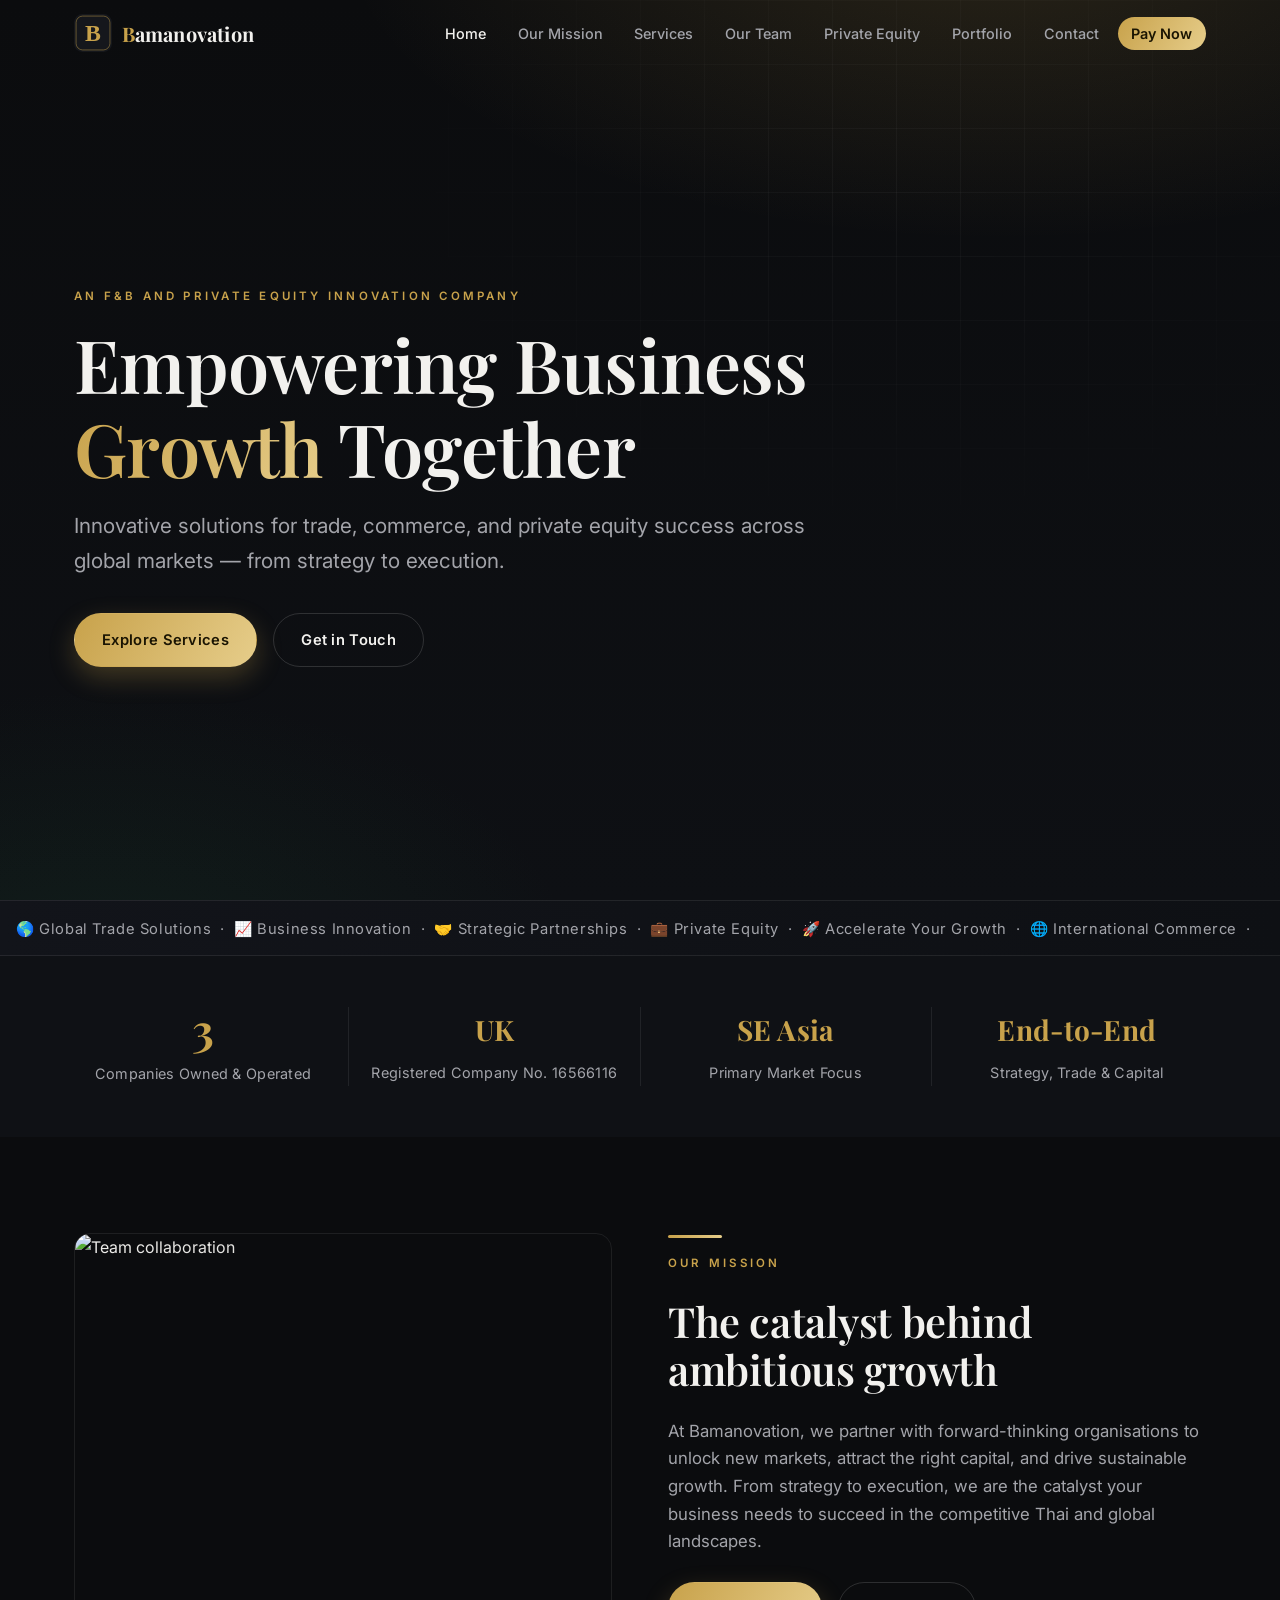
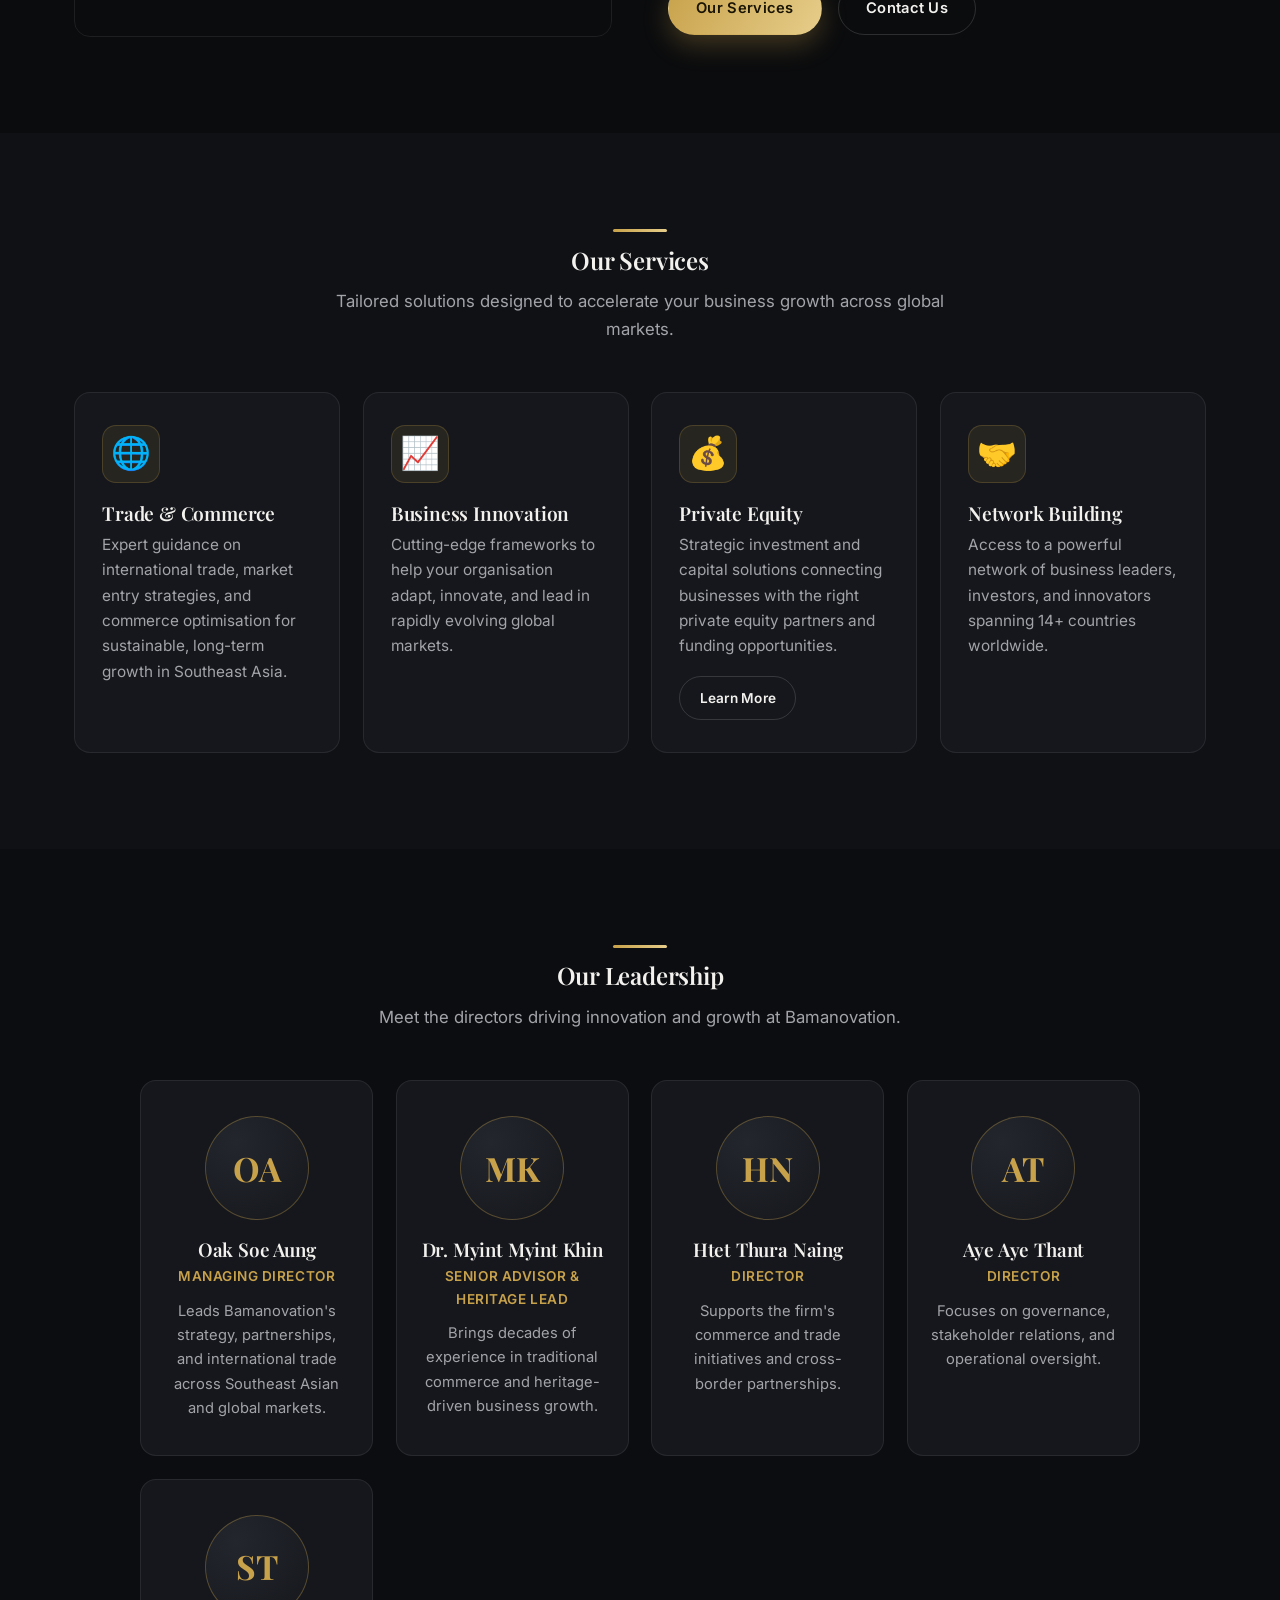
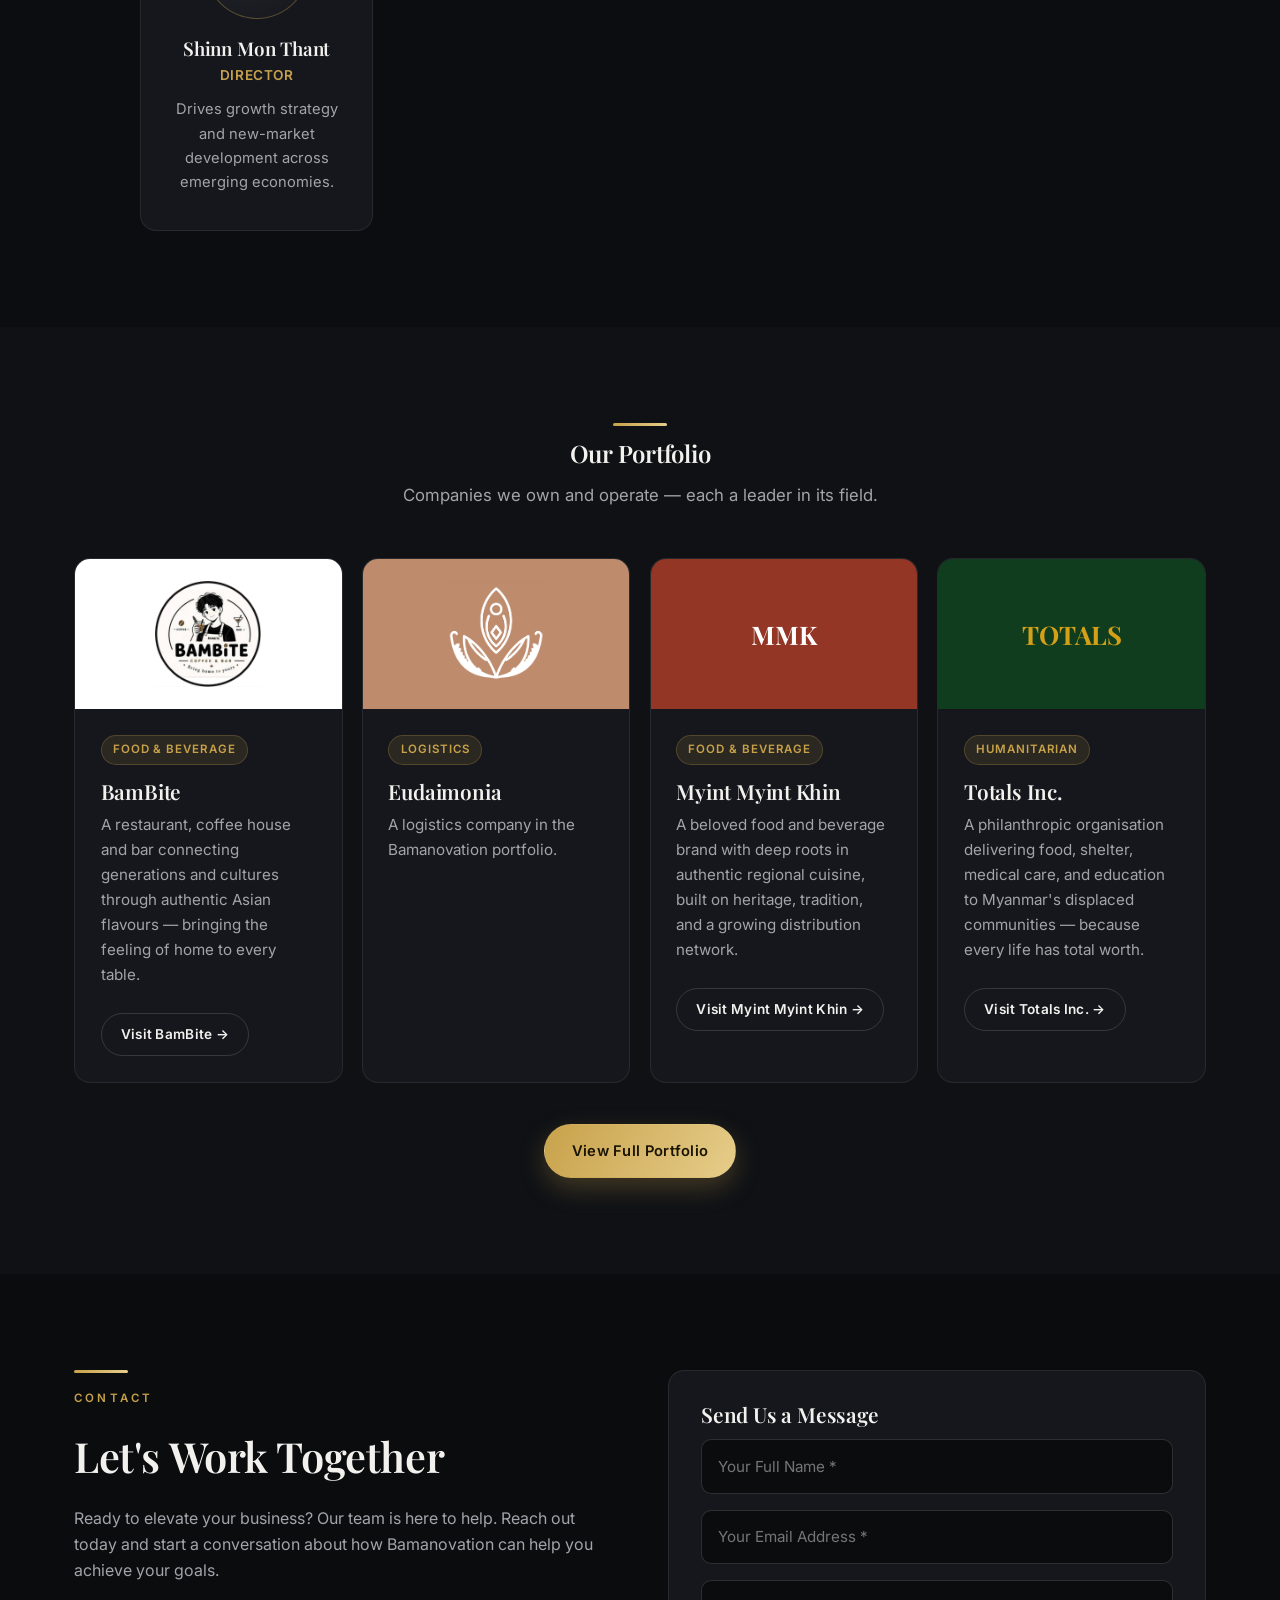
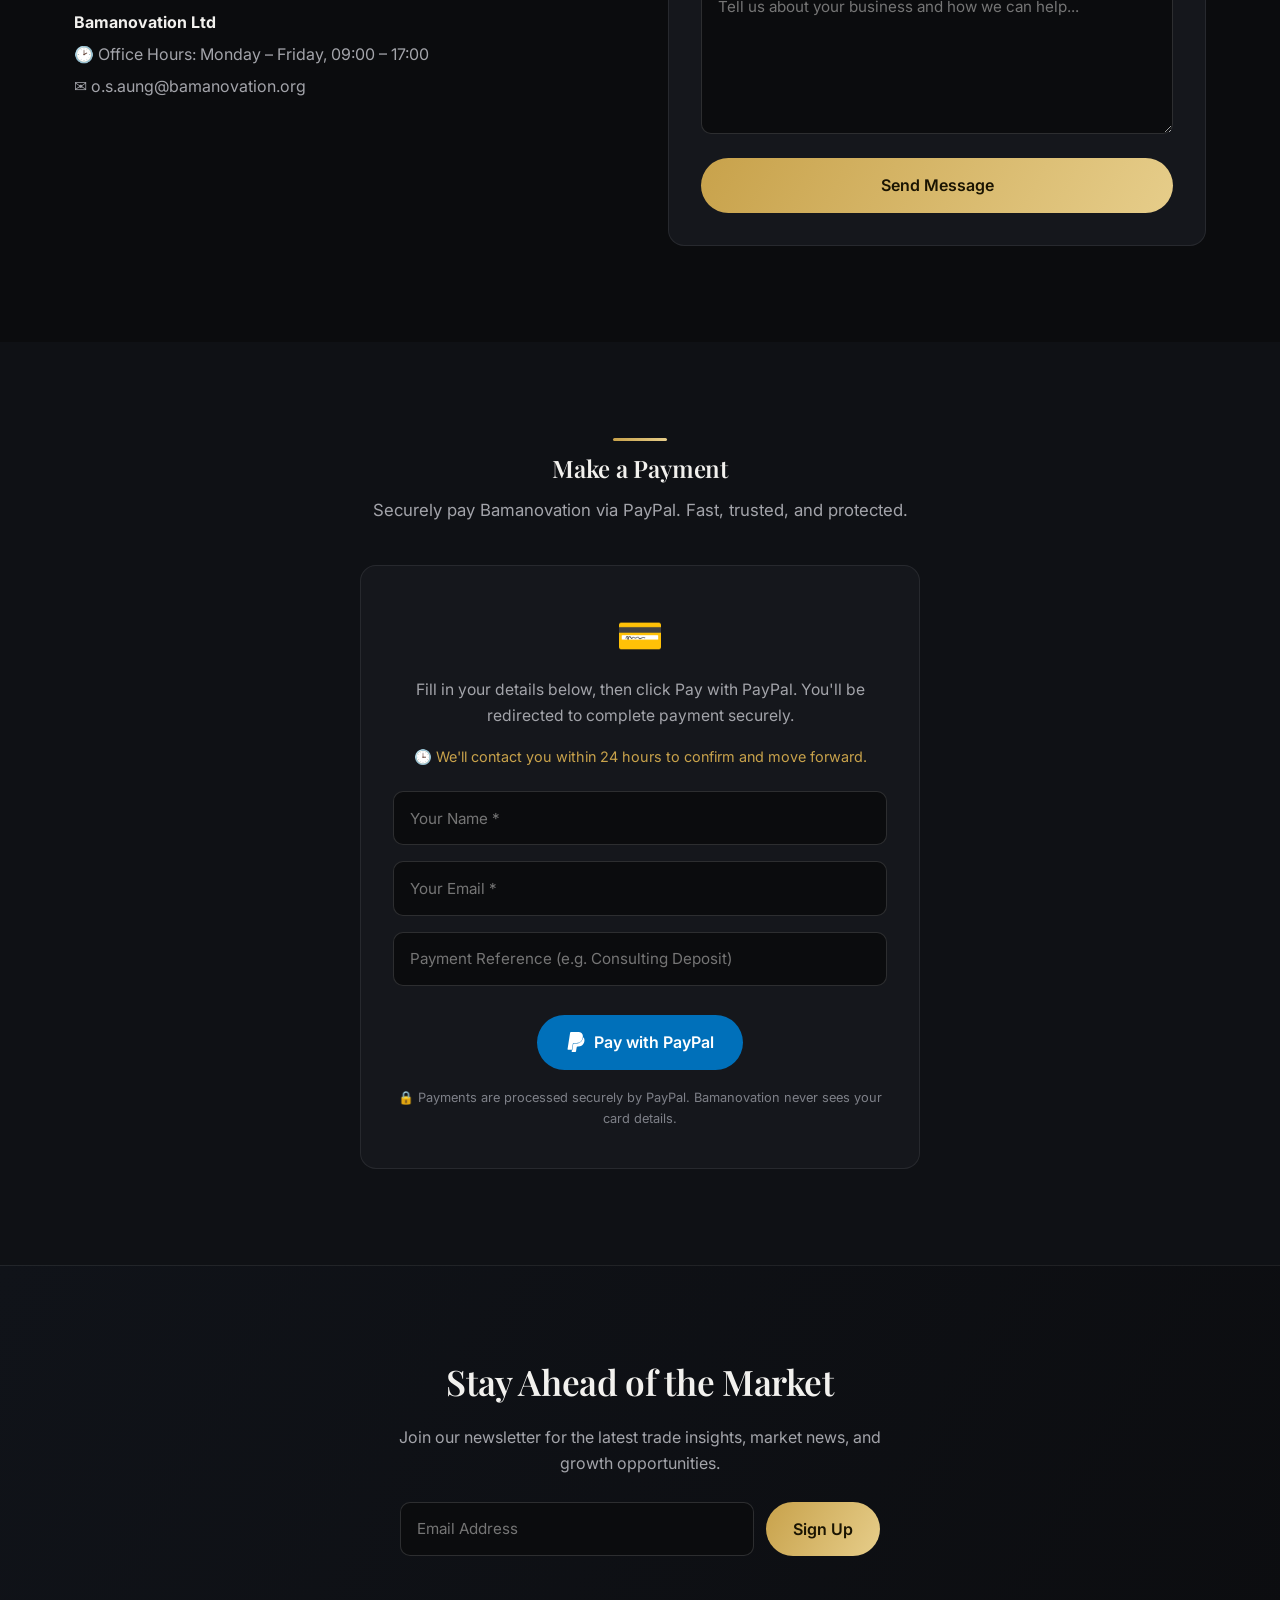
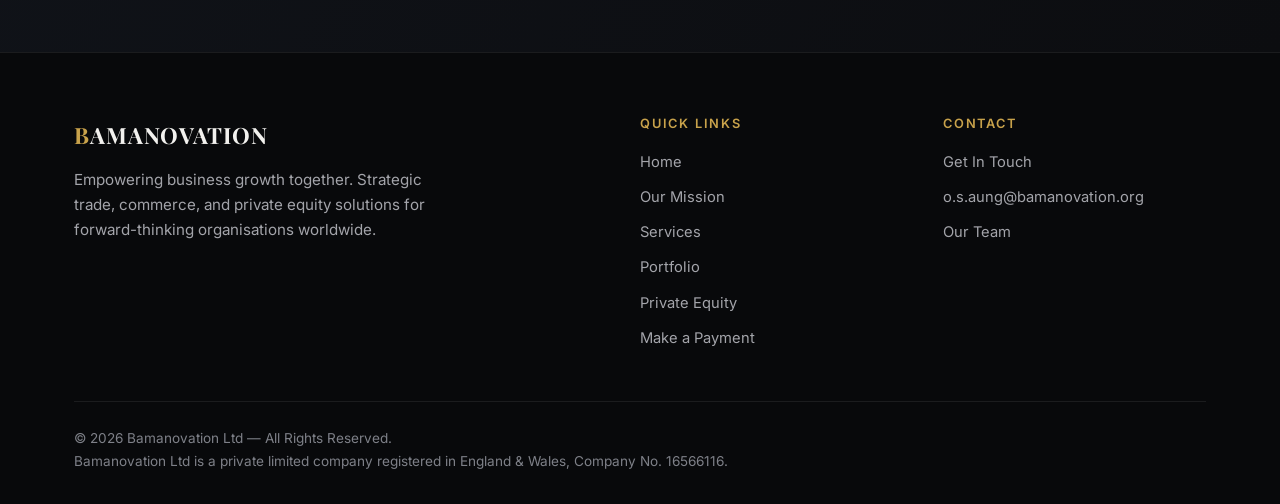
==== commit 0b61b943: "Add Eudaimonia to the portfolio; correct BamBite's positioning The owner confirmed Eudaimonia is a l" ====
--- a/index.html
+++ b/index.html
@@ -75,7 +75,7 @@
   <!-- STATS -->
   <div class="stats-bar">
     <div class="stats-bar-inner reveal">
-      <div class="stat-pill"><span class="stat-pill-num" data-target="3">0</span><span class="stat-pill-label">Companies Owned &amp; Operated</span></div>
+      <div class="stat-pill"><span class="stat-pill-num" data-target="4">0</span><span class="stat-pill-label">Companies Owned &amp; Operated</span></div>
       <div class="stat-divider"></div>
       <div class="stat-pill"><span class="stat-pill-num is-text">UK</span><span class="stat-pill-label">Registered Company No. 16566116</span></div>
       <div class="stat-divider"></div>
@@ -147,8 +147,16 @@
           <div class="portfolio-card-body">
             <span class="portfolio-tag">Food &amp; Beverage</span>
             <h3>BamBite</h3>
-            <p>A premium culinary brand connecting generations and cultures through authentic Asian flavours, bringing home-inspired recipes to tables around the world.</p>
+            <p>A restaurant, coffee house and bar connecting generations and cultures through authentic Asian flavours — bringing the feeling of home to every table.</p>
             <a href="https://bambite.co/" target="_blank" rel="noopener" class="btn-outline portfolio-btn">Visit BamBite →</a>
+          </div>
+        </div>
+        <div class="portfolio-card reveal">
+          <div class="portfolio-logo-wrap" style="background:#be8b6d"><img src="/logos/eudaimonia.png" alt="Eudaimonia logo" class="portfolio-logo" onerror="if(this.dataset.fb){this.src=this.dataset.fb;this.dataset.fb='';return}this.style.display='none';var w=this.parentNode;if(w.dataset.fbbg)w.style.background=w.dataset.fbbg;this.nextElementSibling.style.display='block'"><div class="portfolio-logo-fallback" style="display:none;color:#fff">EUDAIMONIA</div></div>
+          <div class="portfolio-card-body">
+            <span class="portfolio-tag">Logistics</span>
+            <h3>Eudaimonia</h3>
+            <p>A logistics company in the Bamanovation portfolio.</p>
           </div>
         </div>
         <div class="portfolio-card reveal">
@@ -163,7 +171,7 @@
         <div class="portfolio-card reveal">
           <div class="portfolio-logo-wrap" data-fbbg="#0f3d1e"><img src="/logos/totals.png" alt="Totals Inc. logo" class="portfolio-logo" onerror="if(this.dataset.fb){this.src=this.dataset.fb;this.dataset.fb='';return}this.style.display='none';var w=this.parentNode;if(w.dataset.fbbg)w.style.background=w.dataset.fbbg;this.nextElementSibling.style.display='block'"><div class="portfolio-logo-fallback" style="display:none;color:#d4a017">TOTALS</div></div>
           <div class="portfolio-card-body">
-            <span class="portfolio-tag">Humanitarian &amp; Nonprofit</span>
+            <span class="portfolio-tag">Humanitarian</span>
             <h3>Totals Inc.</h3>
             <p>A philanthropic organisation delivering food, shelter, medical care, and education to Myanmar's displaced communities — because every life has total worth.</p>
             <a href="https://totals-inc.com/" target="_blank" rel="noopener" class="btn-outline portfolio-btn">Visit Totals Inc. →</a>
--- a/style.css
+++ b/style.css
@@ -151,7 +151,7 @@
 
 /* ---------- portfolio preview ---------- */
 .portfolio-preview{text-align:center}
-.portfolio-grid{display:grid;grid-template-columns:repeat(auto-fit,minmax(280px,360px));justify-content:center;gap:1.6rem;margin-top:3rem}
+.portfolio-grid{display:grid;grid-template-columns:repeat(auto-fit,minmax(240px,1fr));justify-content:center;gap:1.2rem;margin-top:3rem}
 .portfolio-card{background:var(--surface);border:1px solid var(--line);border-radius:var(--radius);overflow:hidden;text-align:left;transition:transform .3s var(--ease),border-color .3s var(--ease)}
 .portfolio-card:hover{transform:translateY(-6px);border-color:rgba(200,162,75,.45)}
 .portfolio-logo-wrap{height:150px;display:flex;align-items:center;justify-content:center;background:#fff}
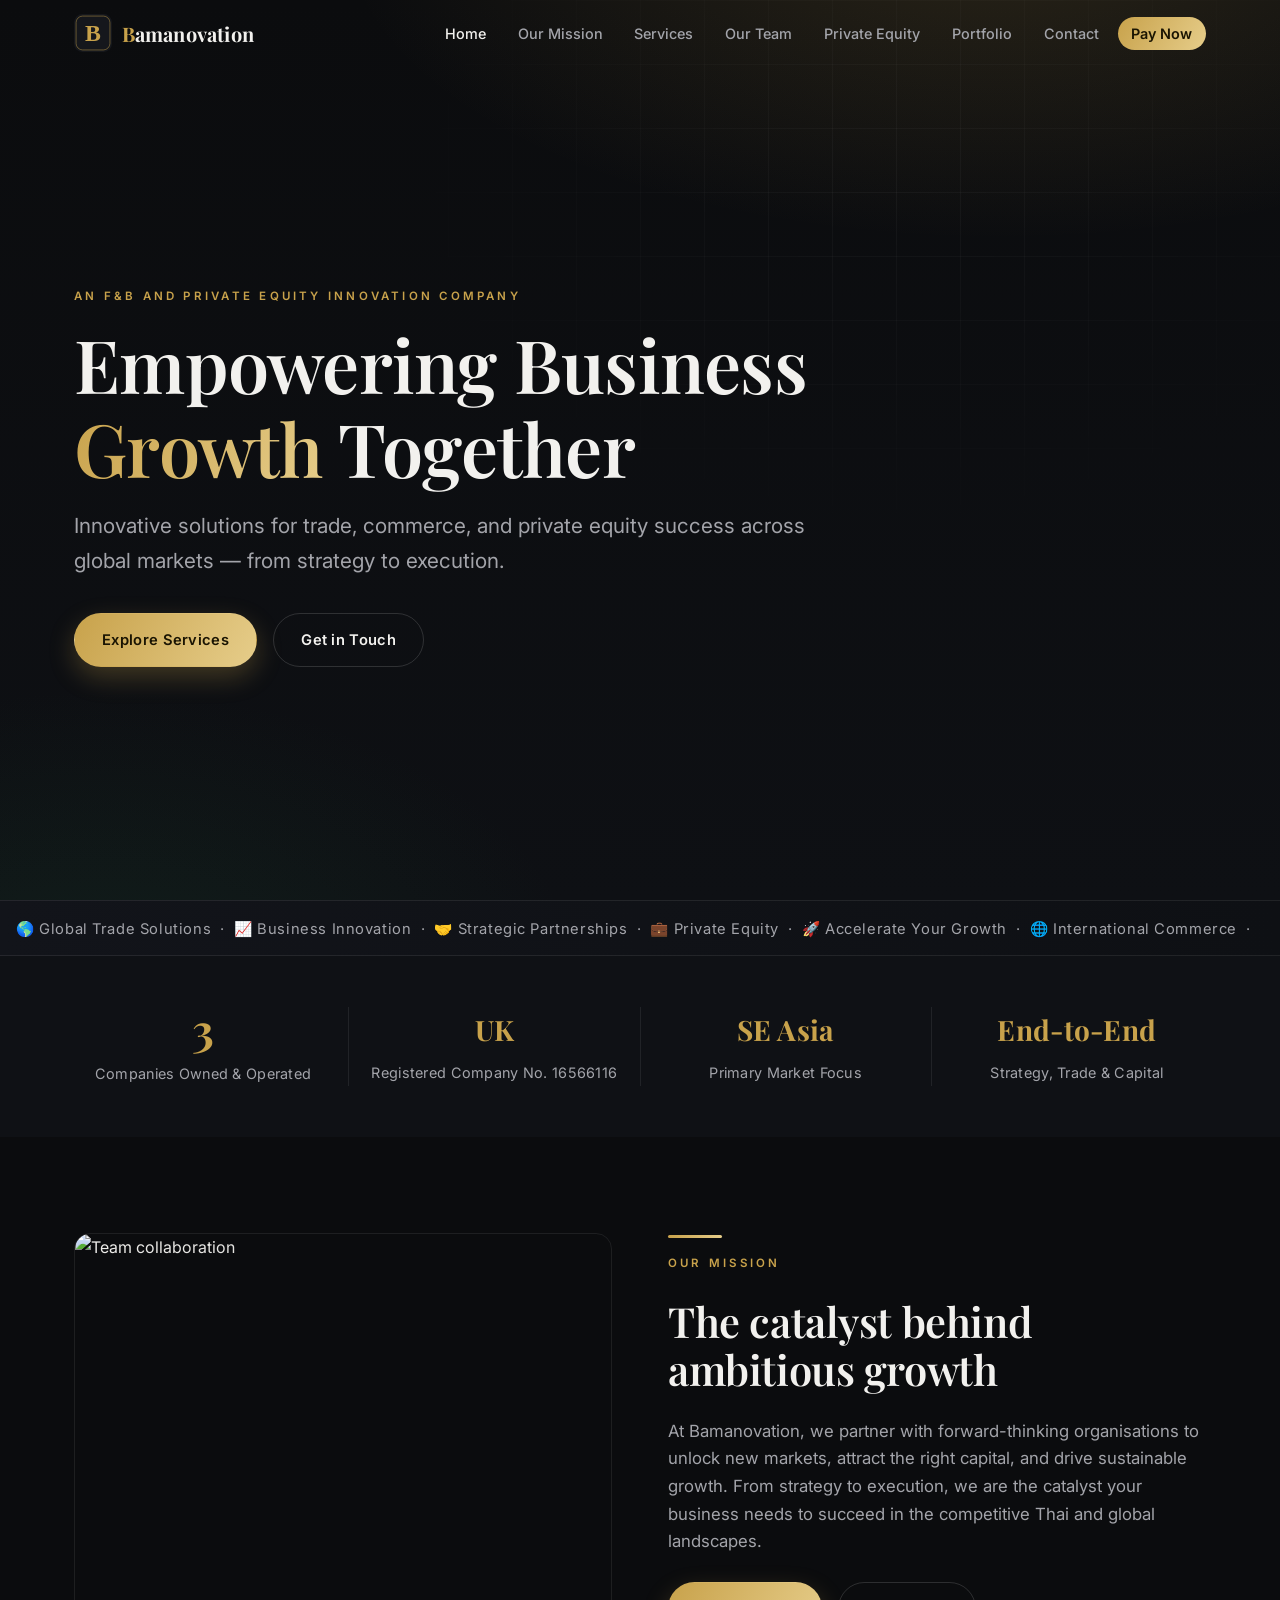
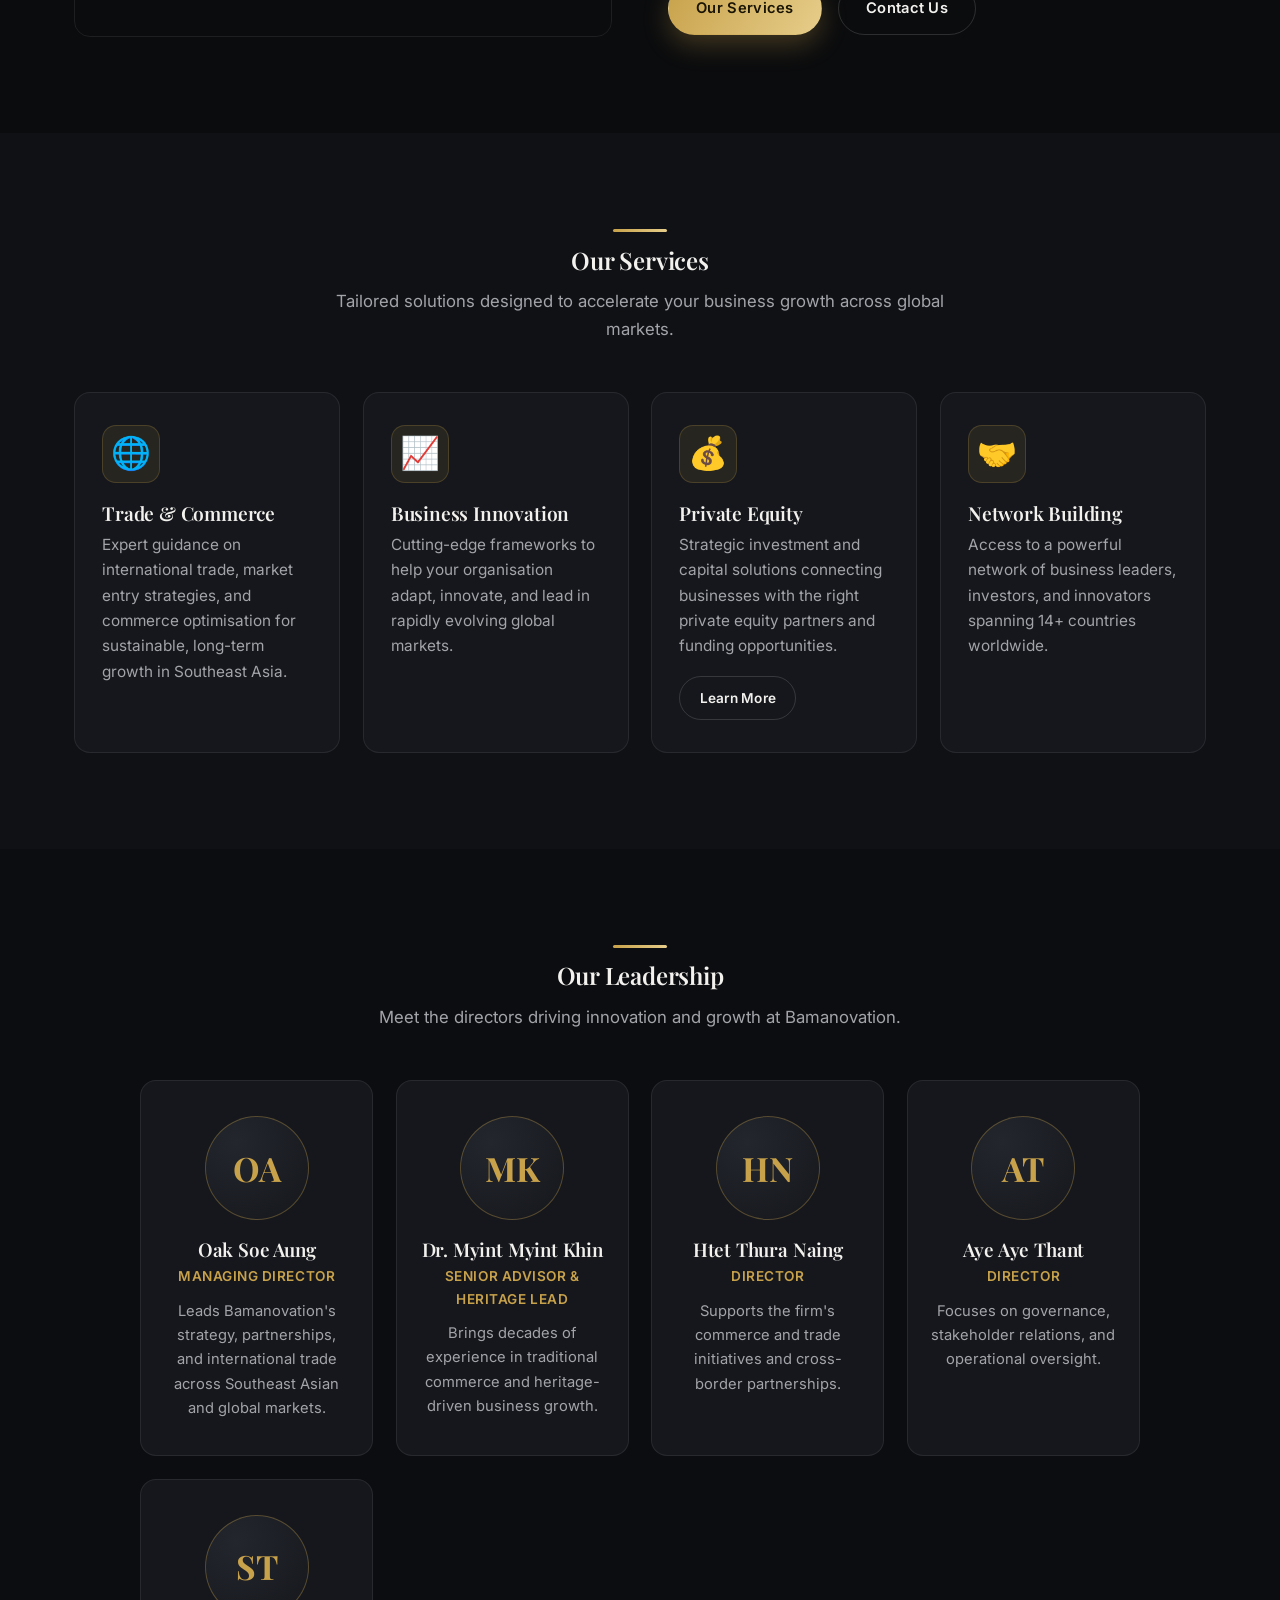
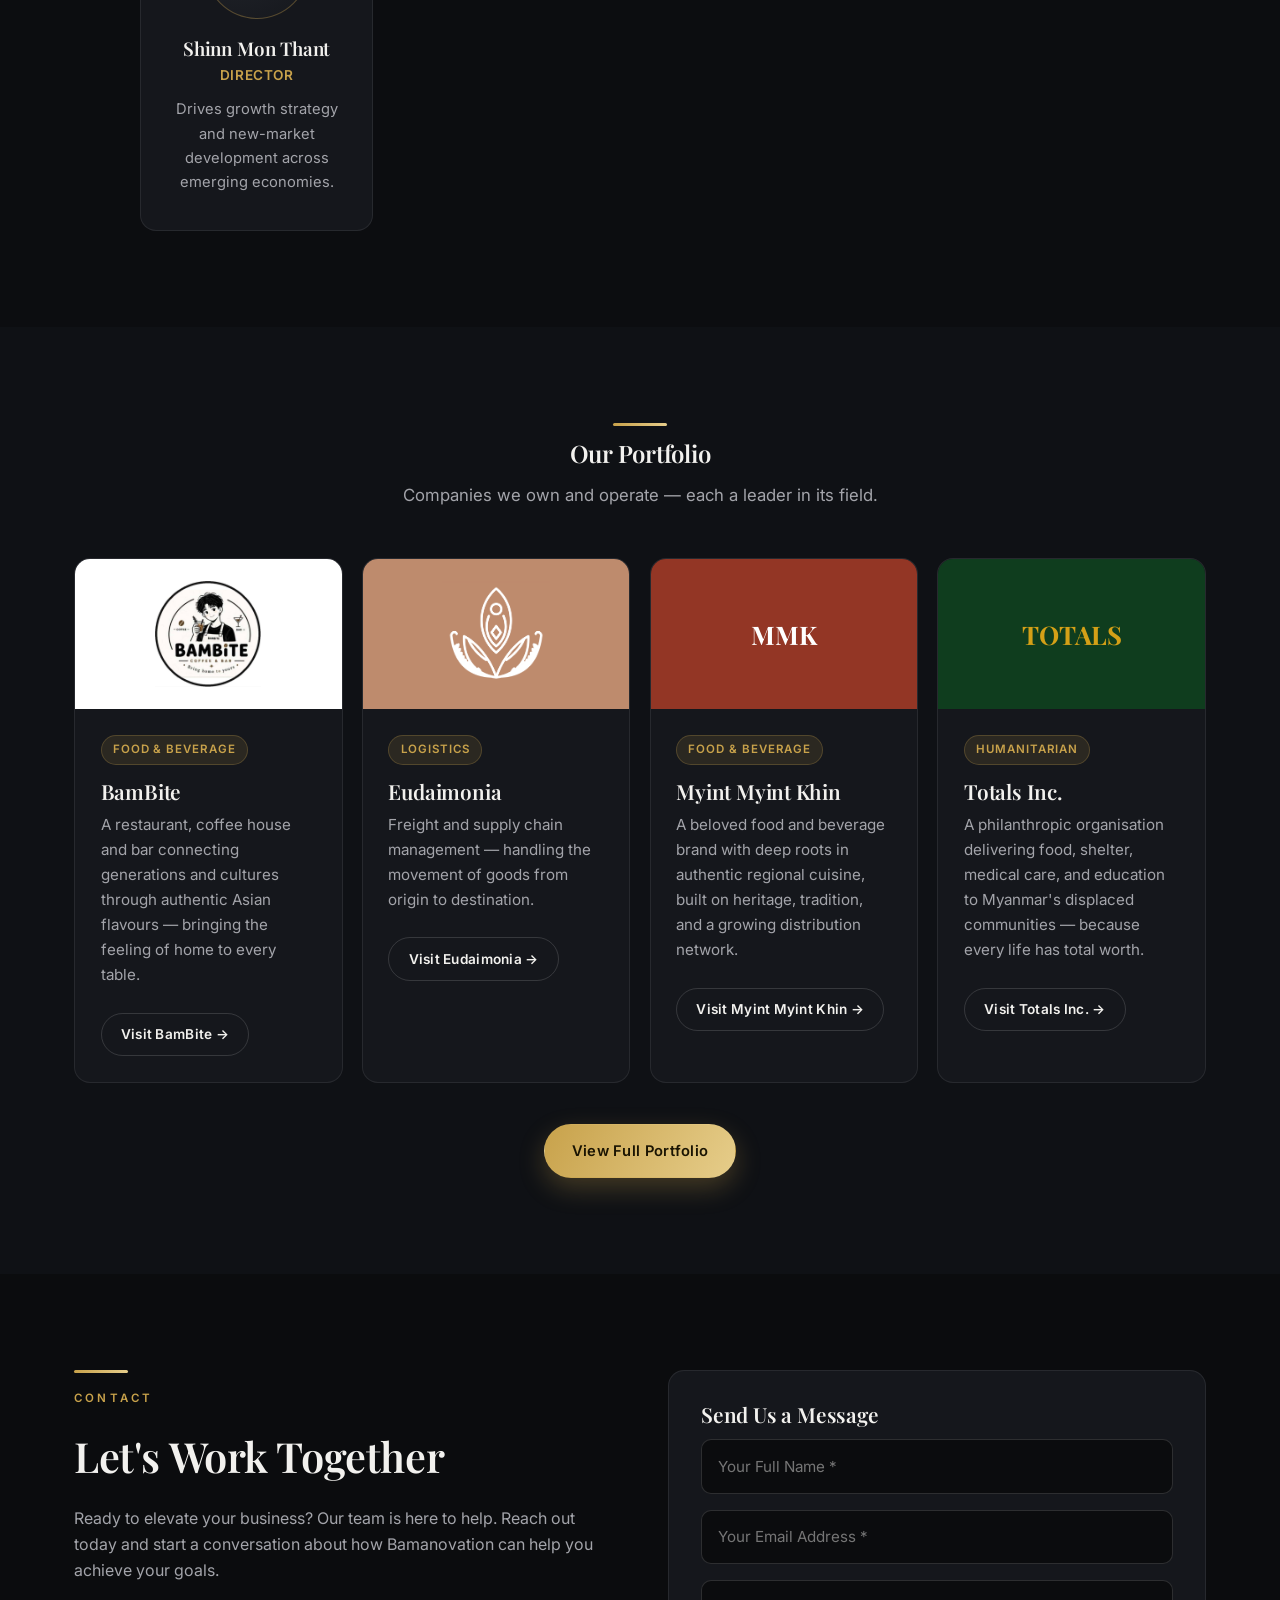
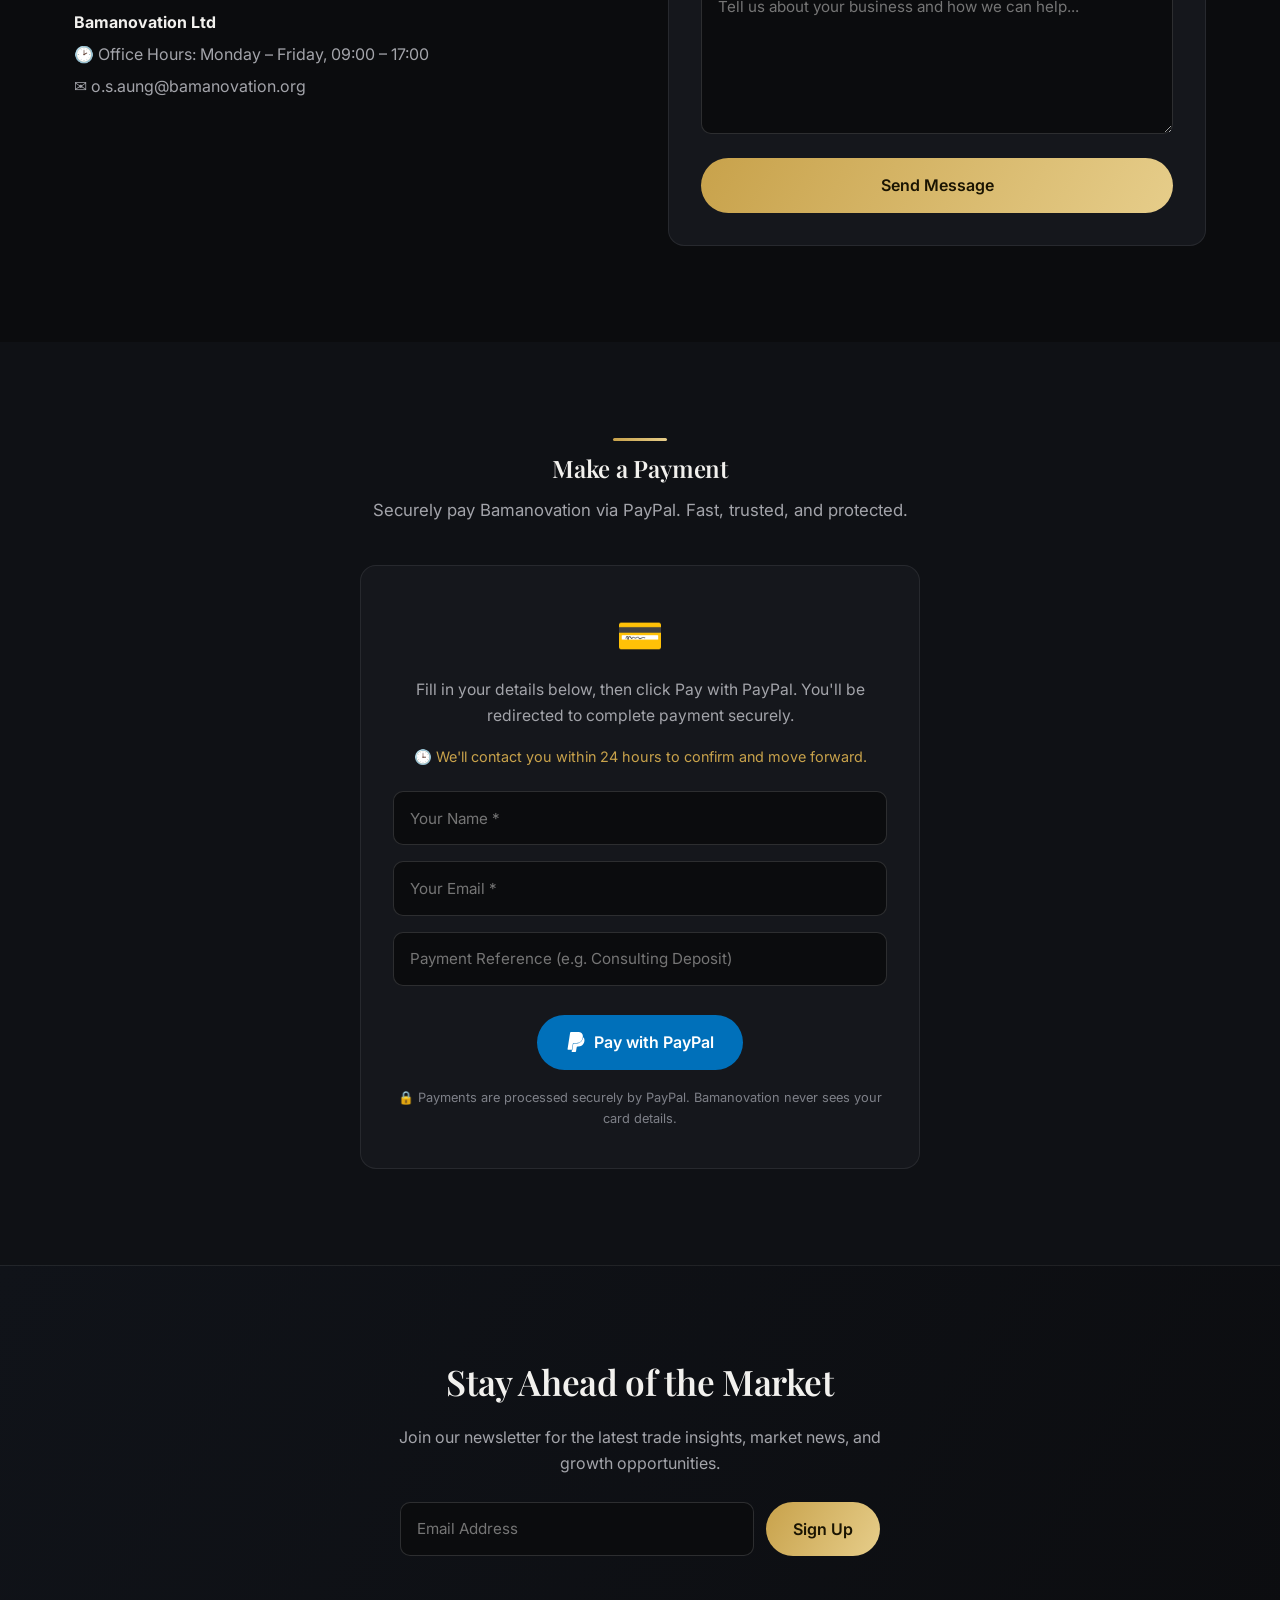
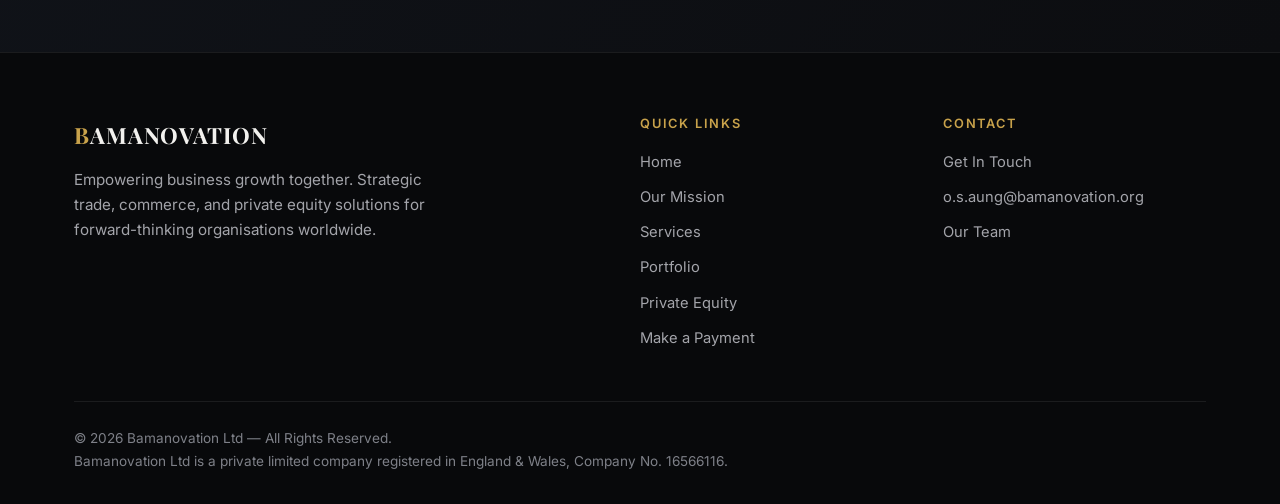
==== commit 3dfaeb77: "Complete the Eudaimonia entry Owner supplied the detail: freight and supply chain, at eudaimonia-log" ====
--- a/index.html
+++ b/index.html
@@ -156,7 +156,8 @@
           <div class="portfolio-card-body">
             <span class="portfolio-tag">Logistics</span>
             <h3>Eudaimonia</h3>
-            <p>A logistics company in the Bamanovation portfolio.</p>
+            <p>Freight and supply chain management — handling the movement of goods from origin to destination.</p>
+            <a href="https://eudaimonia-logistics.com/" target="_blank" rel="noopener" class="btn-outline portfolio-btn">Visit Eudaimonia →</a>
           </div>
         </div>
         <div class="portfolio-card reveal">
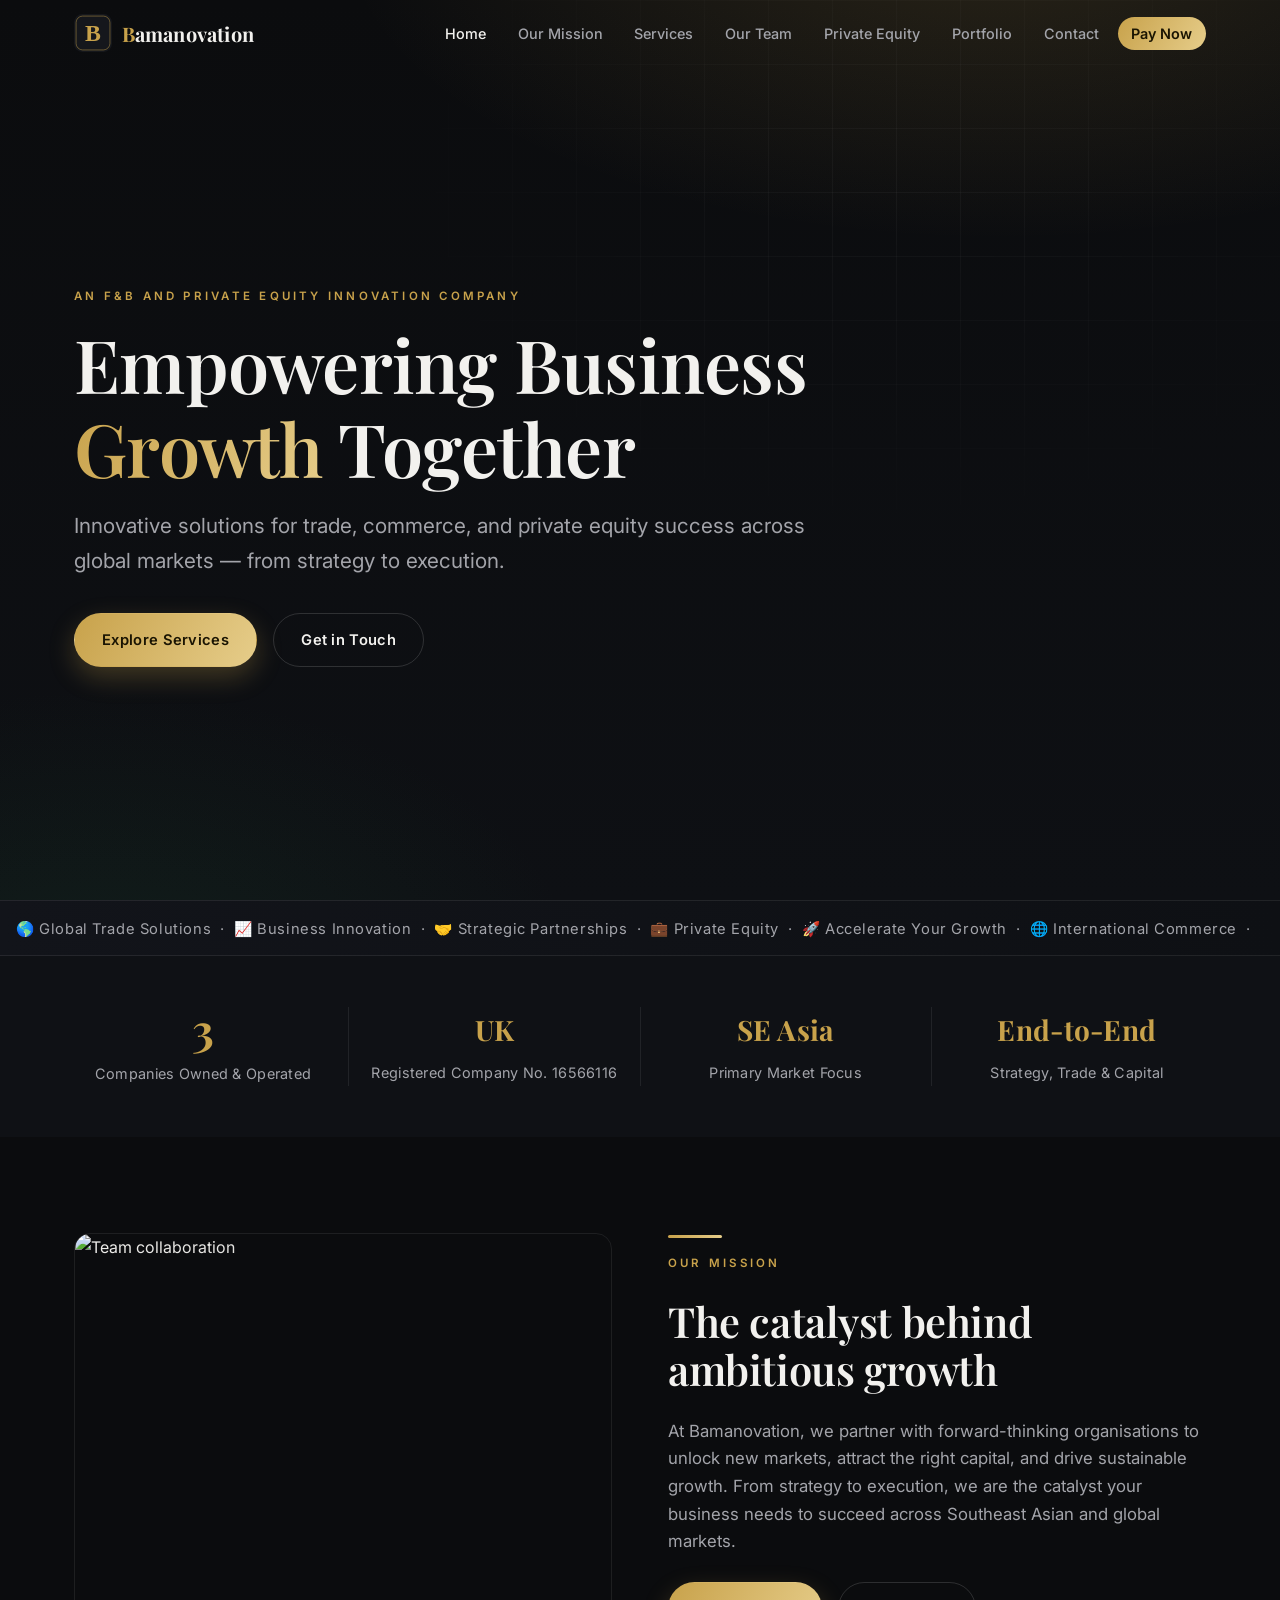
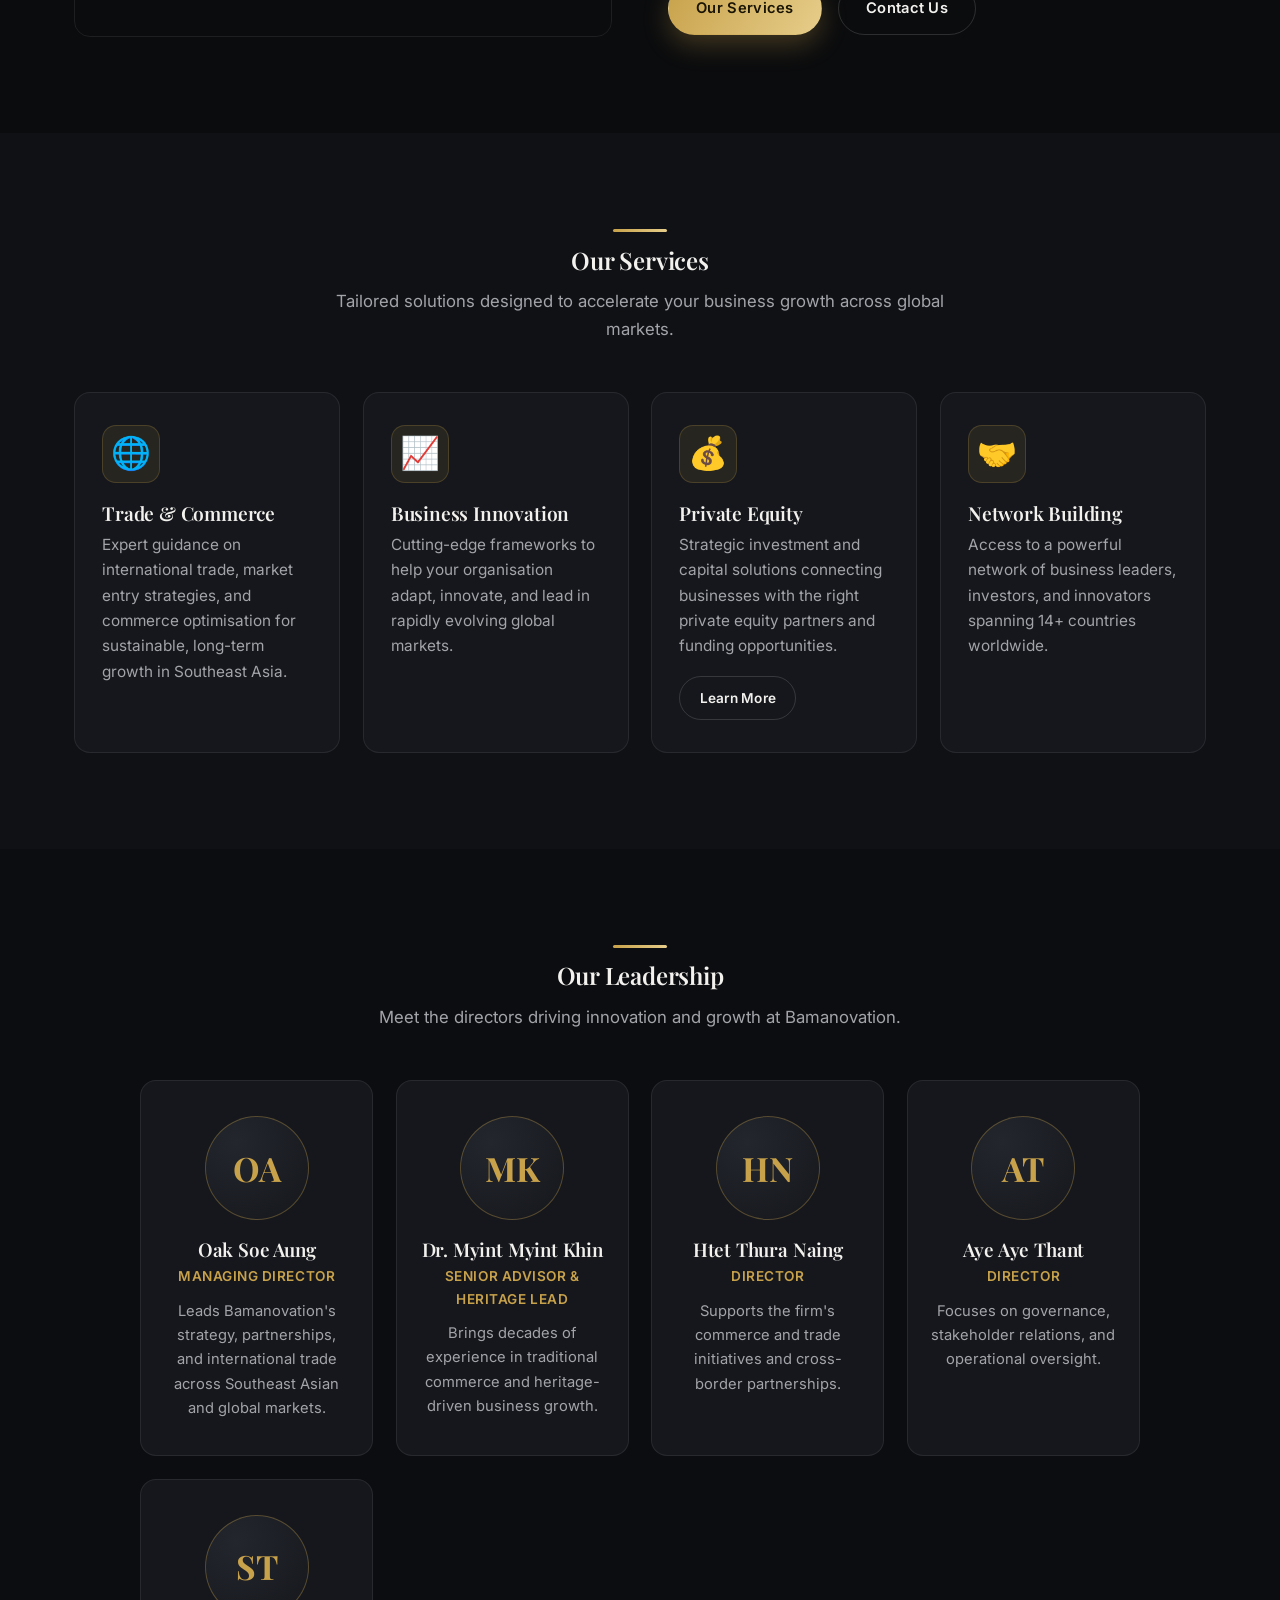
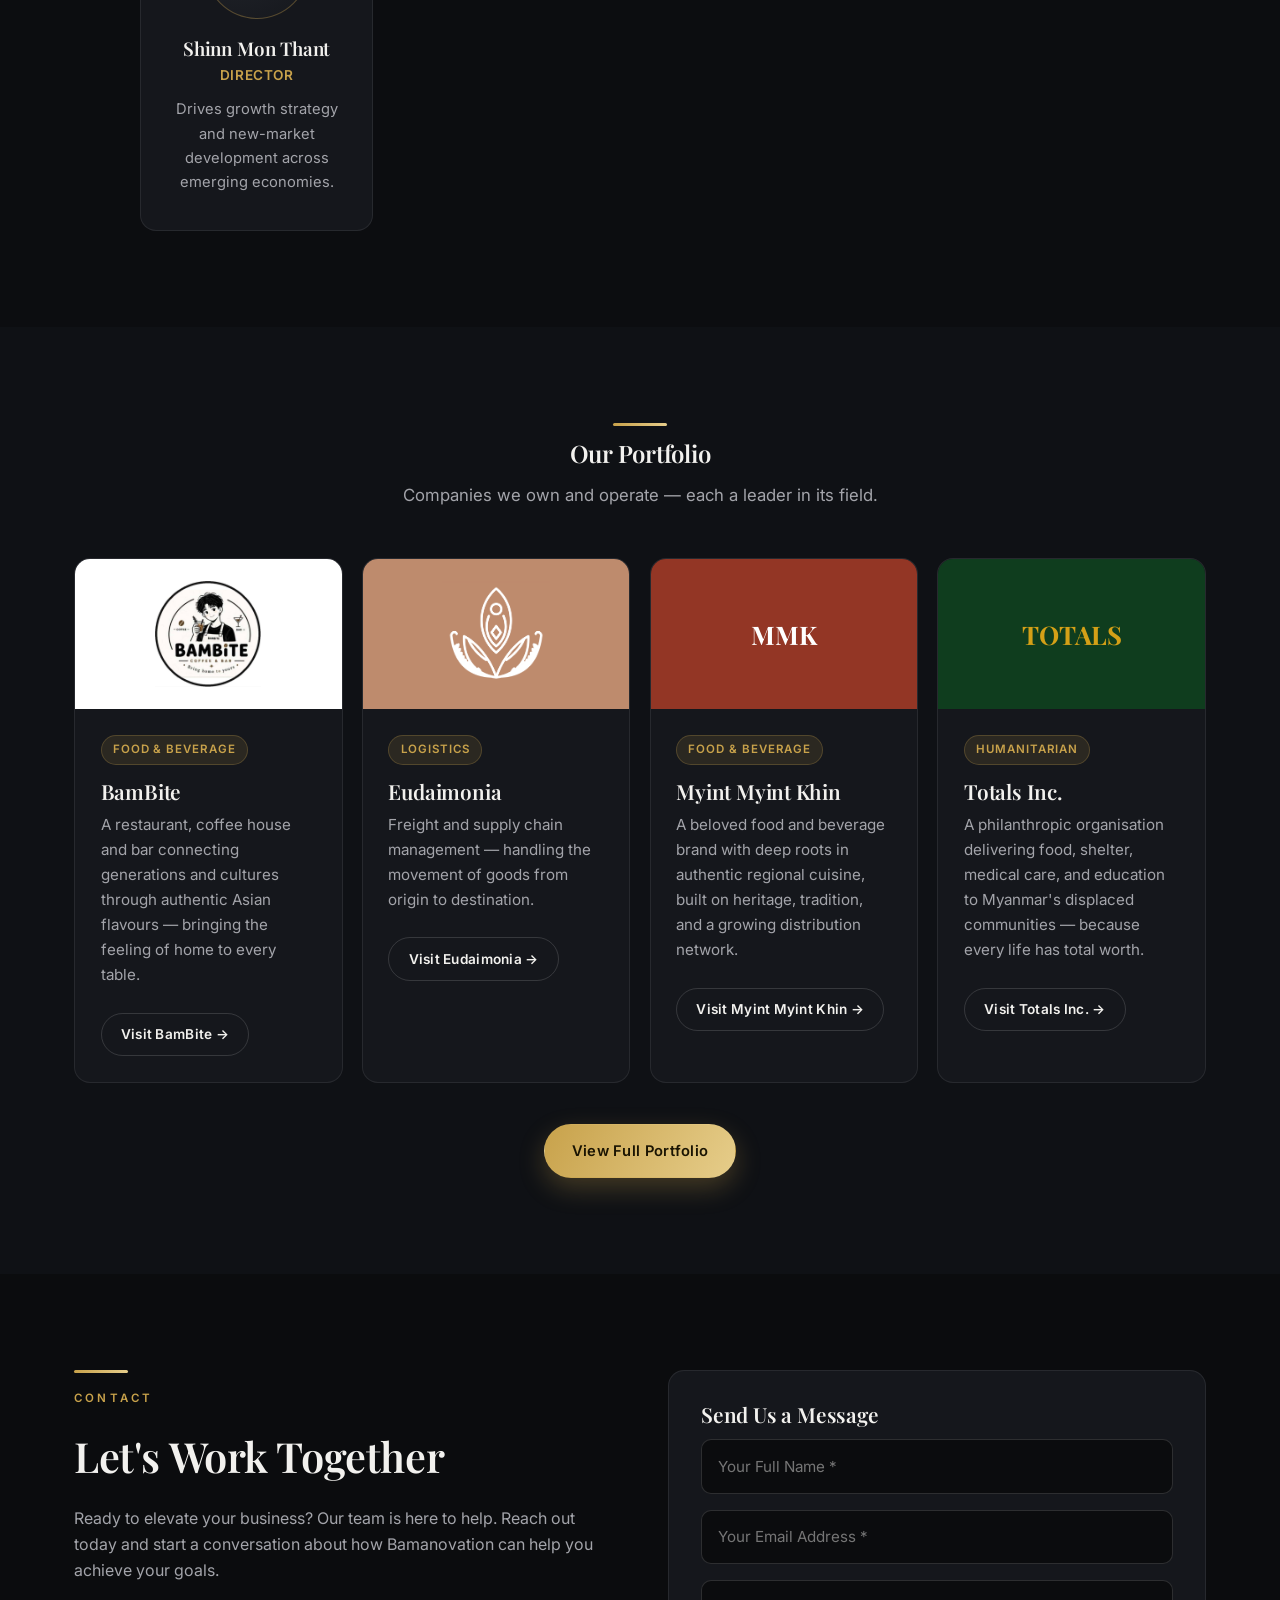
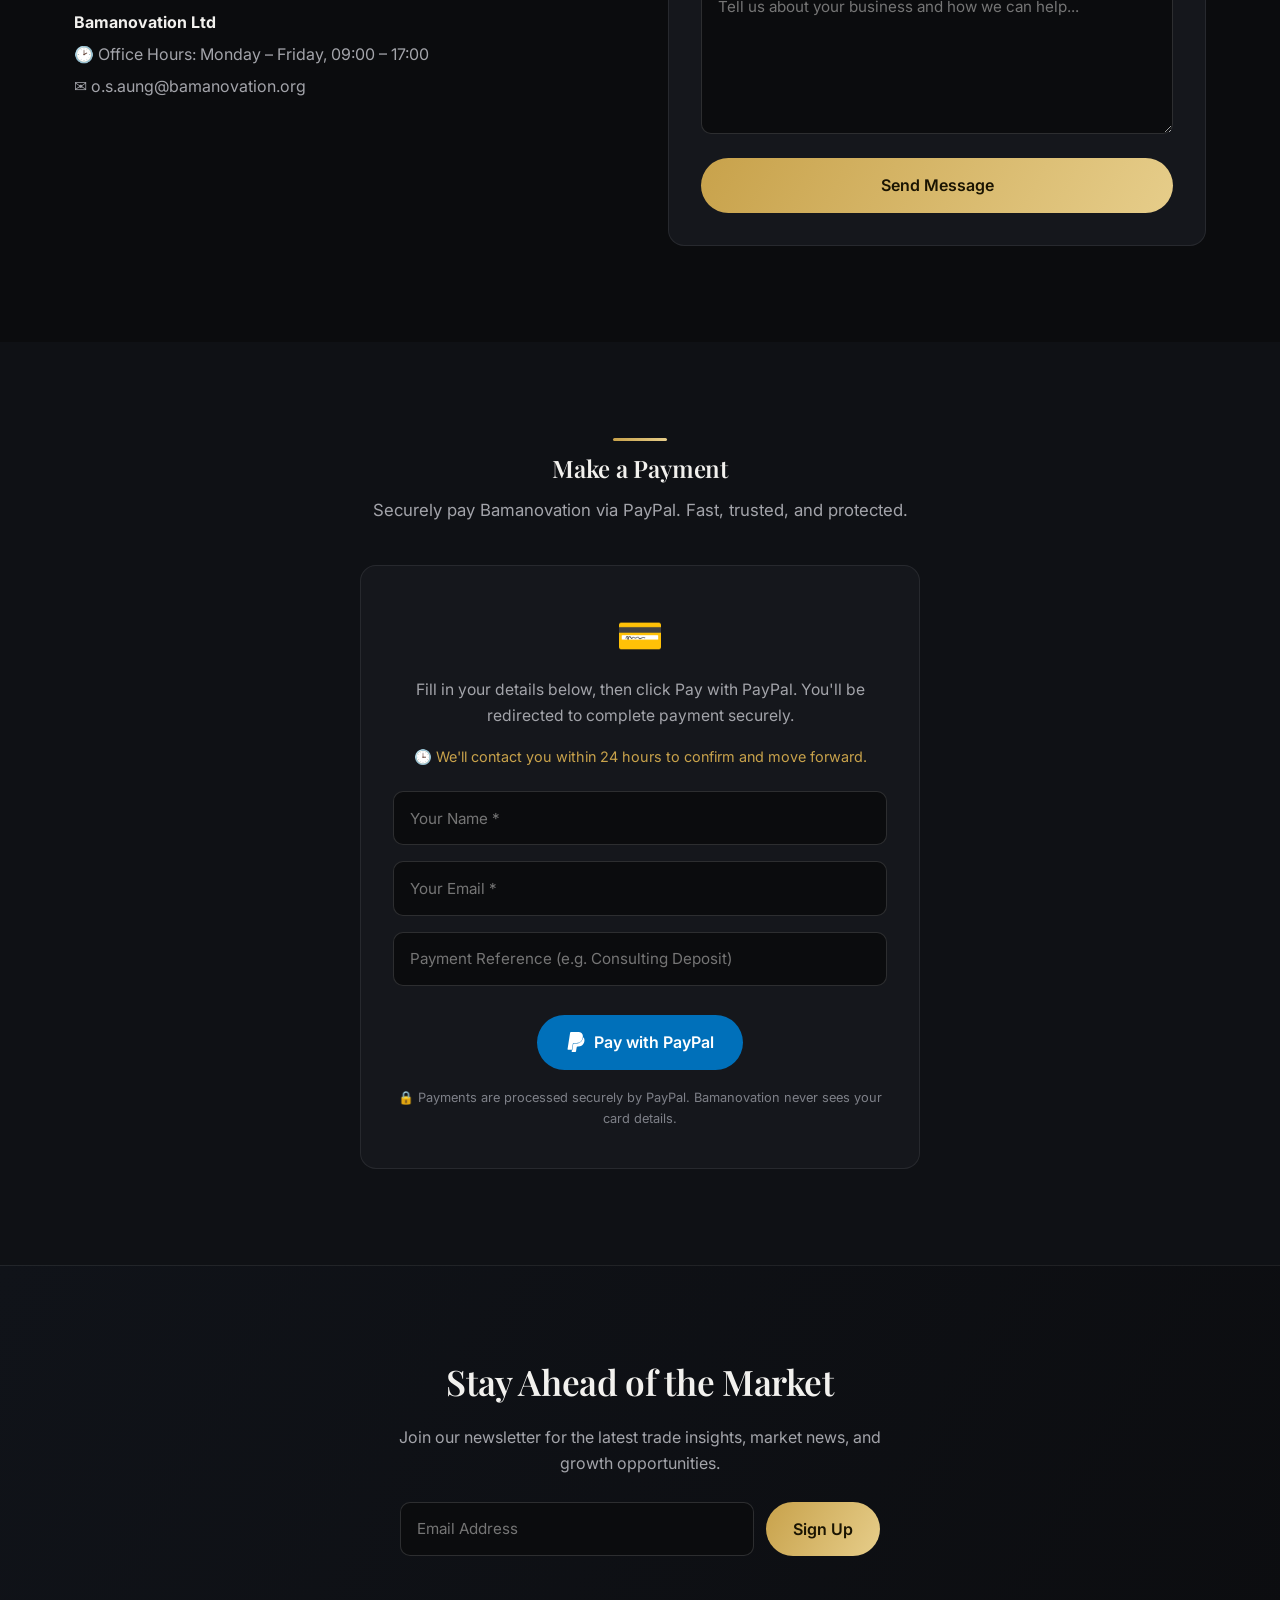
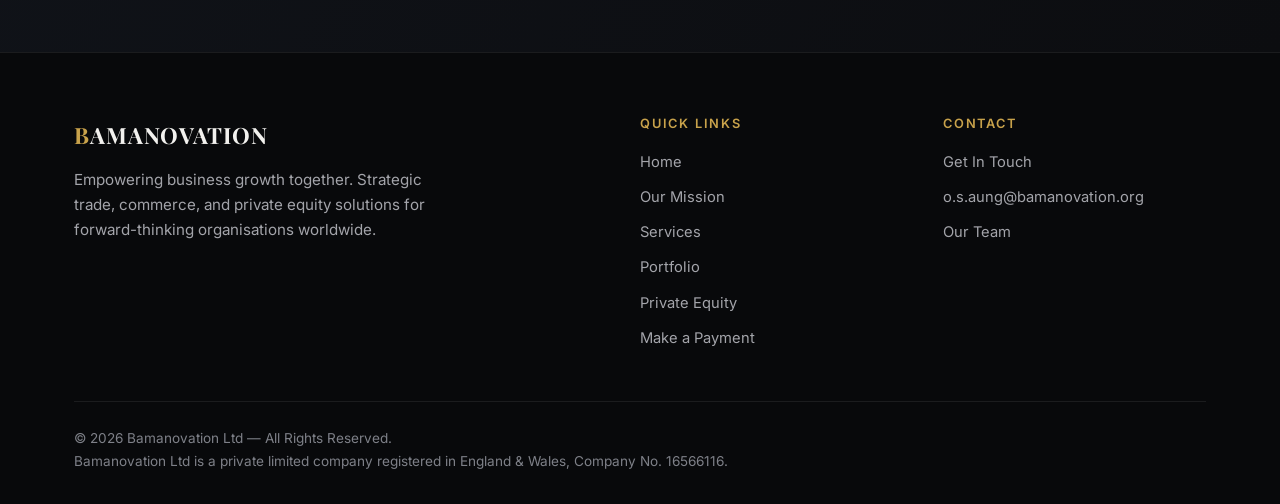
==== commit 1973e29e: "Position the firm as UK-based The site sent contradictory signals about where the business was: meta" ====
--- a/index.html
+++ b/index.html
@@ -3,10 +3,10 @@
 <head>
   <meta charset="UTF-8">
   <meta name="viewport" content="width=device-width, initial-scale=1.0">
-  <meta name="description" content="Bamanovation - Strategic business consulting and private equity in Thailand. We empower growth through innovative trade, commerce, and capital solutions for global markets.">
-  <meta name="keywords" content="Business Consulting Thailand, Private Equity Bangkok, Strategic Trade Solutions, Business Innovation, Global Commerce, Capital Facilitation">
+  <meta name="description" content="Bamanovation Ltd — UK-registered business consulting and private equity. We empower growth through innovative trade, commerce, and capital solutions across Southeast Asia and global markets.">
+  <meta name="keywords" content="Business Consulting UK, Private Equity UK, Southeast Asia Trade, Strategic Trade Solutions, Business Innovation, Global Commerce, Capital Facilitation">
   <meta property="og:title" content="Bamanovation | Strategic Business Consulting & Private Equity">
-  <meta property="og:description" content="Empowering business growth through strategic trade, commerce, and private equity solutions in Thailand and beyond.">
+  <meta property="og:description" content="UK-registered consulting and private equity. Empowering business growth through strategic trade, commerce, and capital across Southeast Asia and global markets.">
   <meta property="og:type" content="website">
   <meta property="og:image" content="https://bamanovation.org/og-image.png">
   <meta property="og:image:width" content="1200">
@@ -16,7 +16,7 @@
   <meta property="og:site_name" content="Bamanovation">
   <meta name="twitter:card" content="summary_large_image">
   <meta name="twitter:title" content="Bamanovation | Strategic Business Consulting &amp; Private Equity">
-  <meta name="twitter:description" content="Empowering business growth through strategic trade, commerce, and private equity solutions in Thailand and beyond.">
+  <meta name="twitter:description" content="UK-registered consulting and private equity. Empowering business growth through strategic trade, commerce, and capital across Southeast Asia and global markets.">
   <meta name="twitter:image" content="https://bamanovation.org/og-image.png">
   <title>Bamanovation | Strategic Business Consulting & Private Equity</title>
   <link rel="canonical" href="https://bamanovation.org/">
@@ -94,7 +94,7 @@
           <div class="section-accent"></div>
           <span class="eyebrow" style="margin-top:1rem">Our Mission</span>
           <h2>The catalyst behind ambitious growth</h2>
-          <p>At Bamanovation, we partner with forward-thinking organisations to unlock new markets, attract the right capital, and drive sustainable growth. From strategy to execution, we are the catalyst your business needs to succeed in the competitive Thai and global landscapes.</p>
+          <p>At Bamanovation, we partner with forward-thinking organisations to unlock new markets, attract the right capital, and drive sustainable growth. From strategy to execution, we are the catalyst your business needs to succeed across Southeast Asian and global markets.</p>
           <div class="btn-group">
             <a href="/#services" class="btn-primary">Our Services</a>
             <a href="/#contact" class="btn-outline">Contact Us</a>
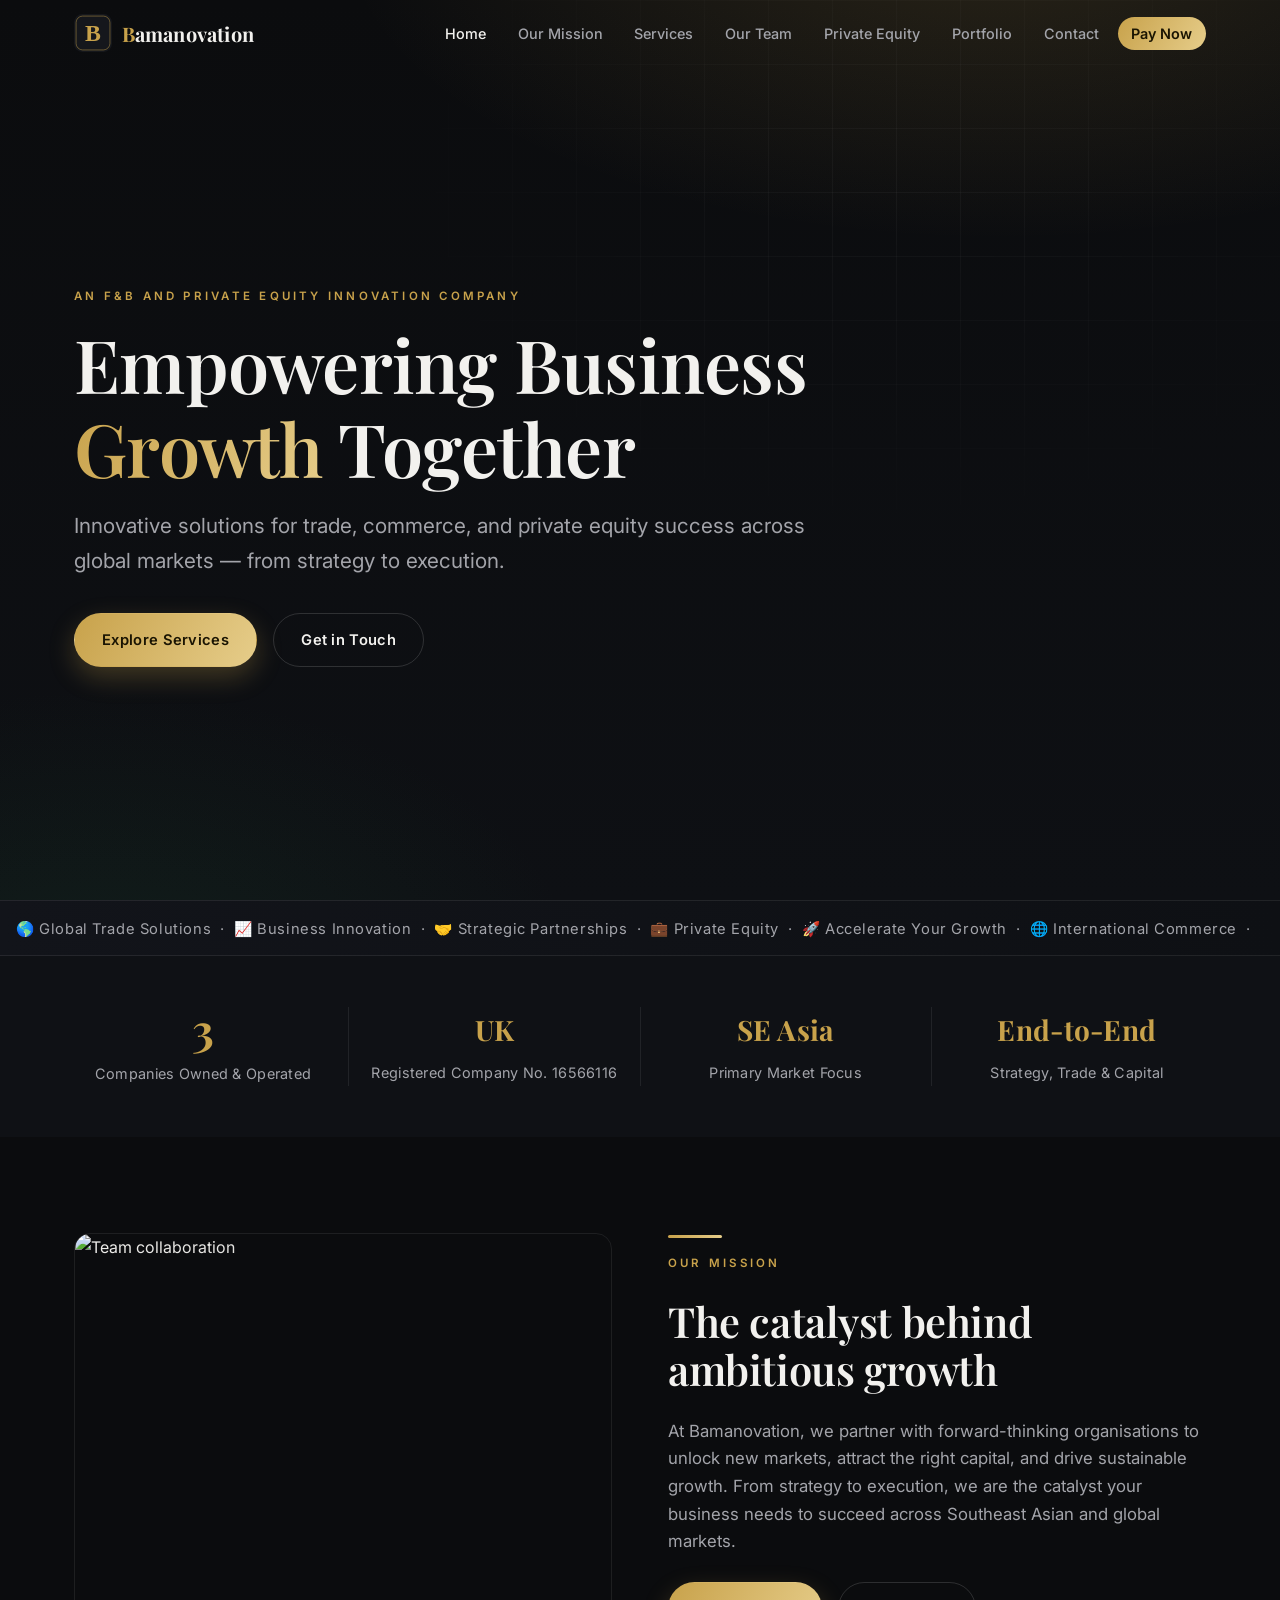
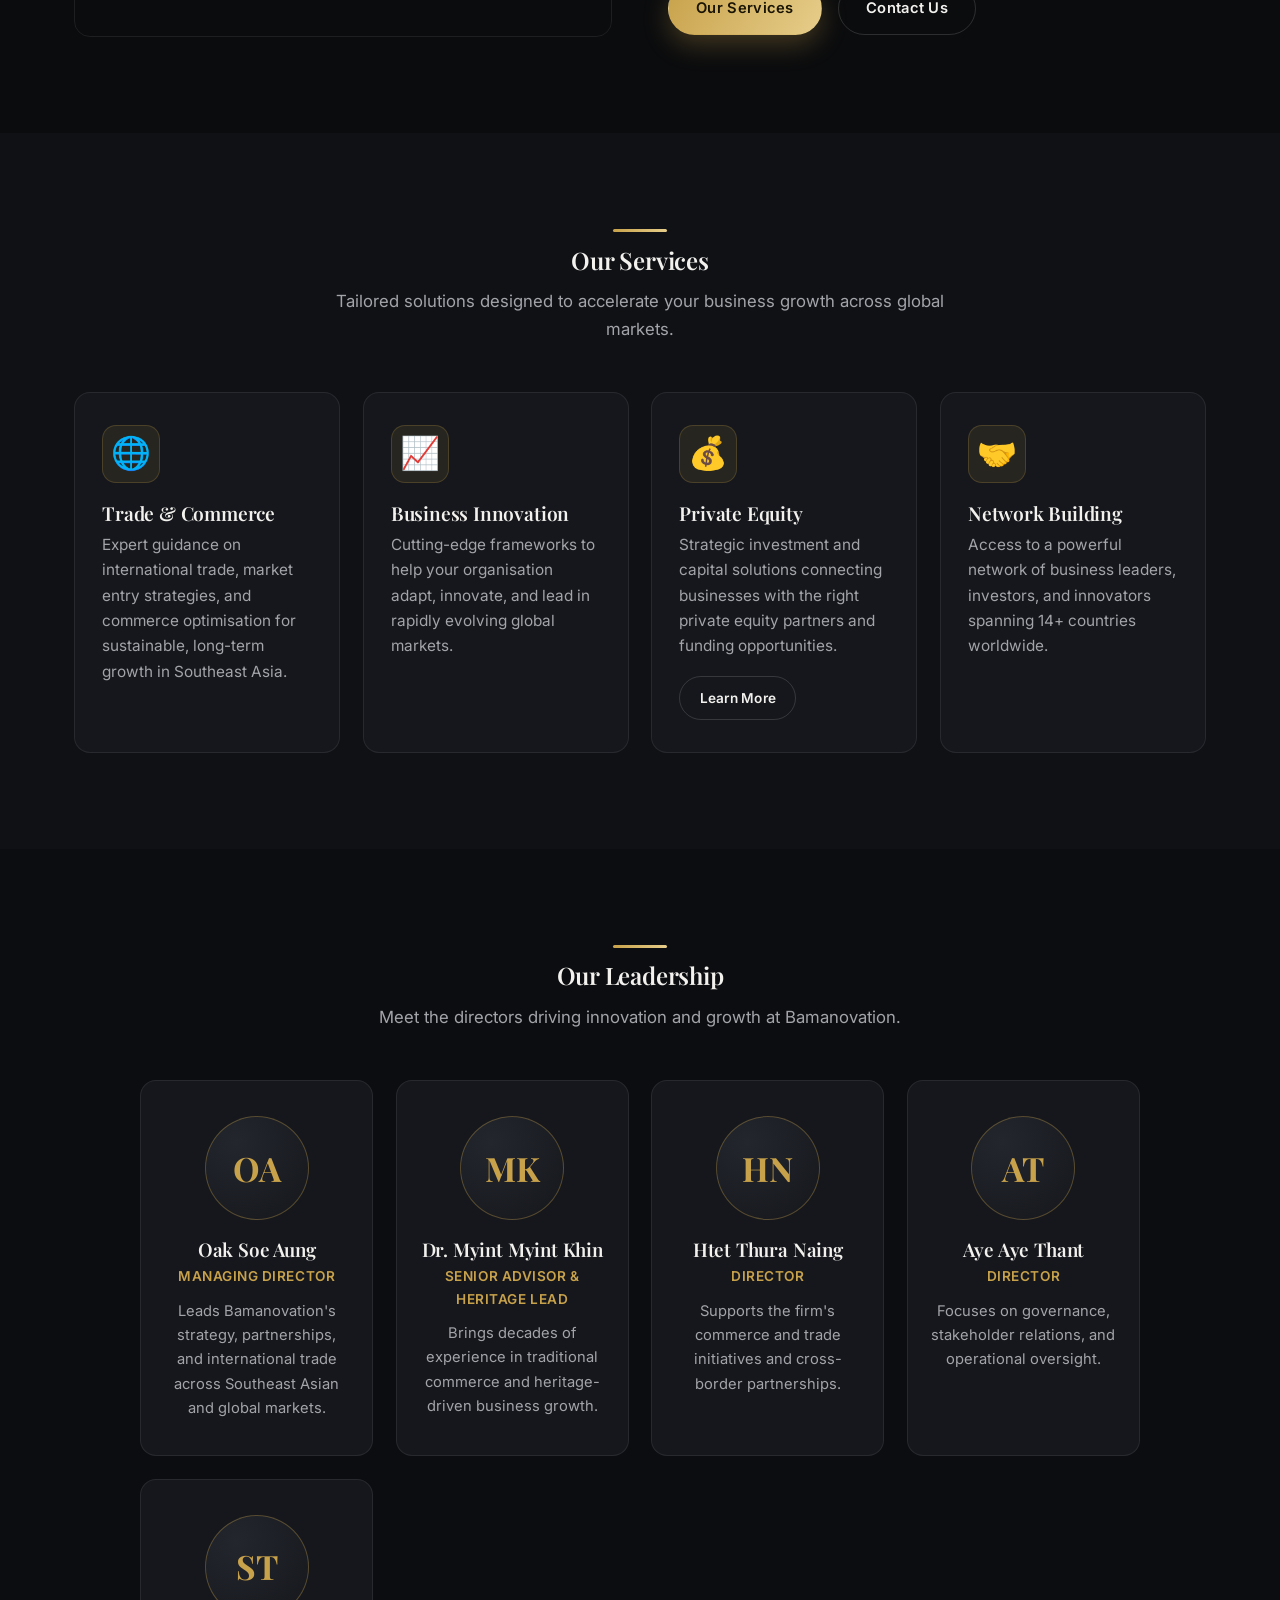
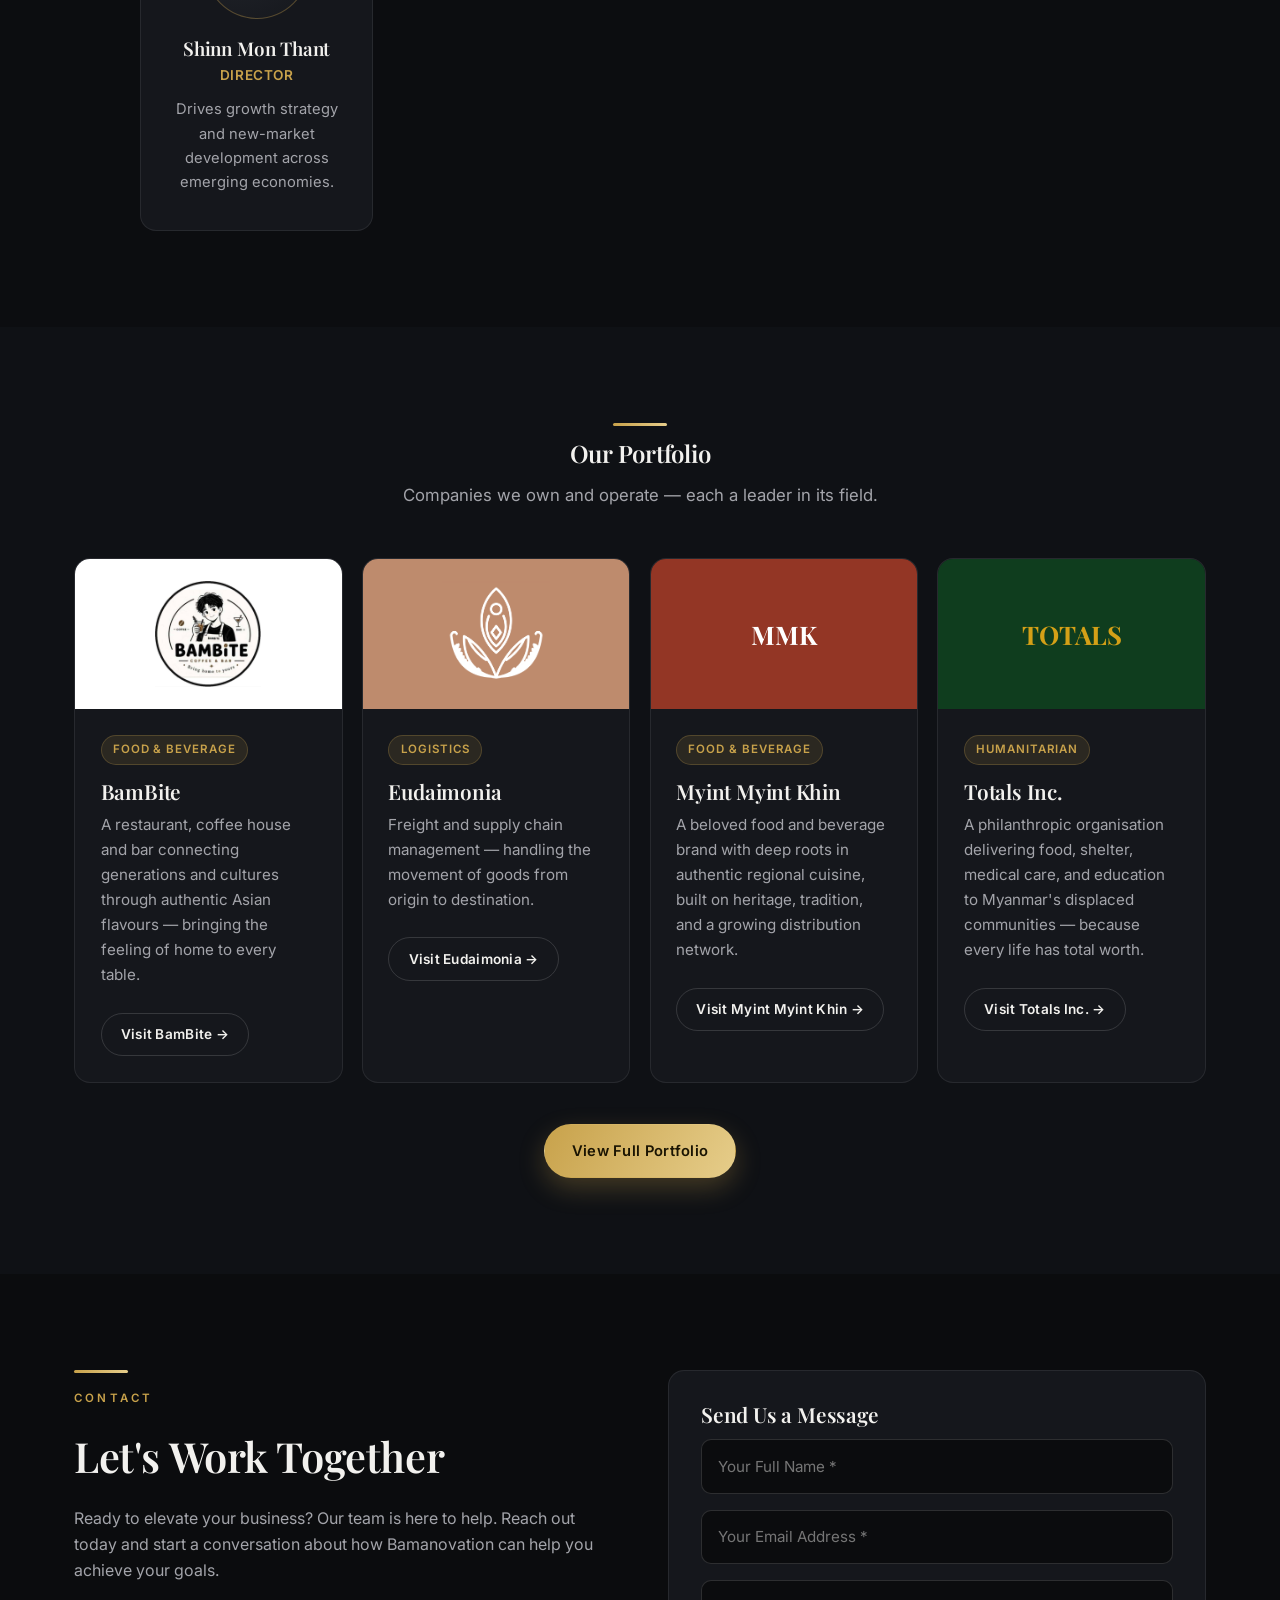
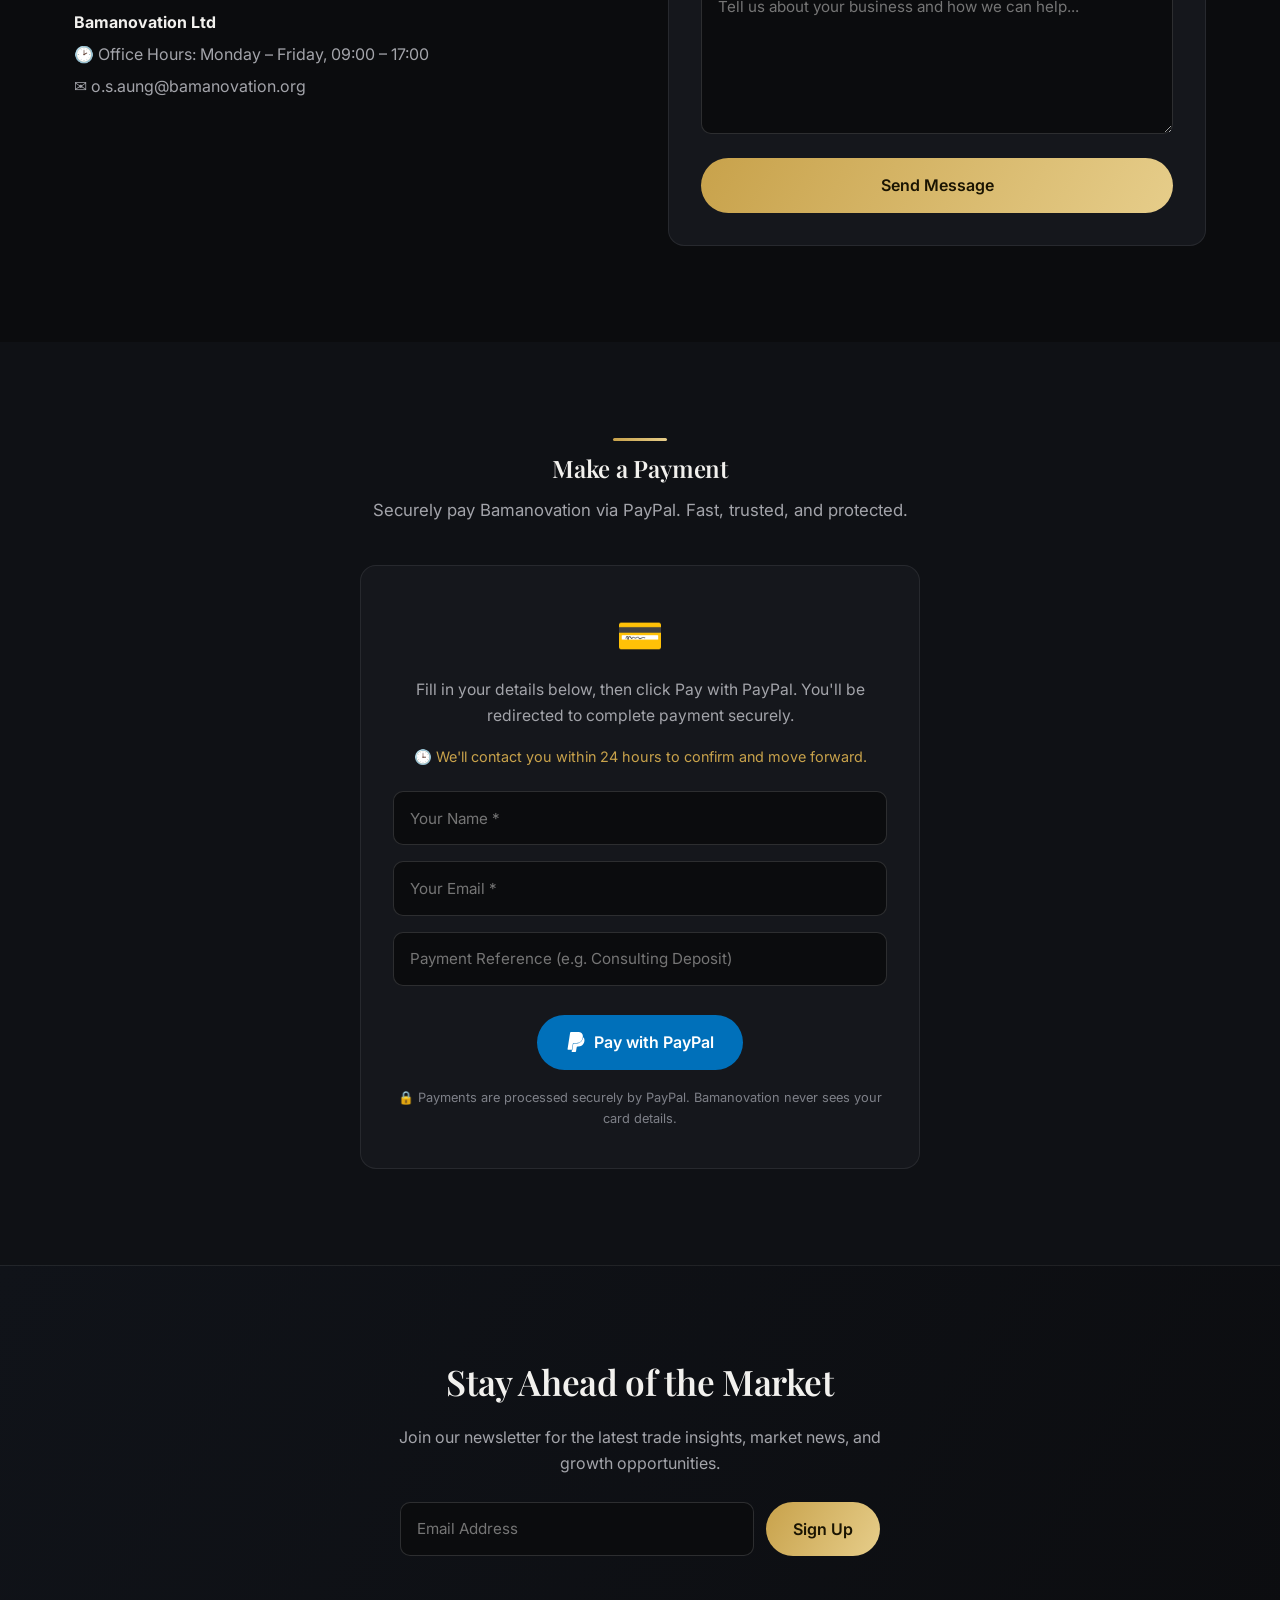
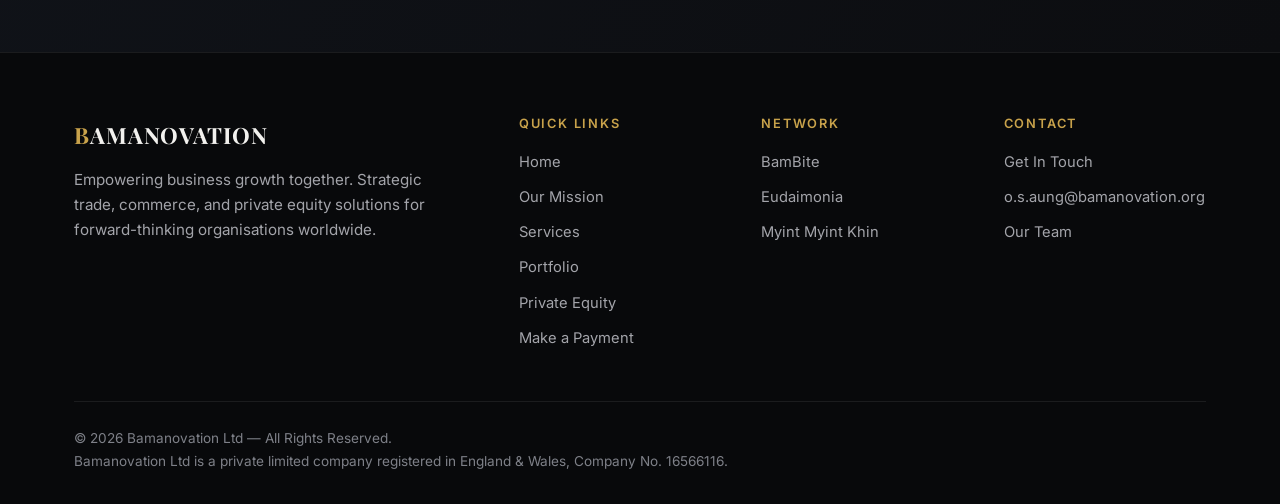
==== commit 9710f0ff: "fix: correct Eudaimonia URL for OpCo mesh Point Eudaimonia links at eudaimonialogistics.company and " ====
--- a/index.html
+++ b/index.html
@@ -157,7 +157,7 @@
             <span class="portfolio-tag">Logistics</span>
             <h3>Eudaimonia</h3>
             <p>Freight and supply chain management — handling the movement of goods from origin to destination.</p>
-            <a href="https://eudaimonia-logistics.com/" target="_blank" rel="noopener" class="btn-outline portfolio-btn">Visit Eudaimonia →</a>
+            <a href="https://eudaimonialogistics.company/" target="_blank" rel="noopener" class="btn-outline portfolio-btn">Visit Eudaimonia →</a>
           </div>
         </div>
         <div class="portfolio-card reveal">
@@ -272,6 +272,14 @@
             <li><a href="/portfolio">Portfolio</a></li>
             <li><a href="/private-equity">Private Equity</a></li>
             <li><a href="/#payment">Make a Payment</a></li>
+          </ul>
+        </div>
+        <div class="footer-col">
+          <h4>Network</h4>
+          <ul>
+            <li><a href="https://bambite.co/" target="_blank" rel="noopener">BamBite</a></li>
+            <li><a href="https://eudaimonialogistics.company/" target="_blank" rel="noopener">Eudaimonia</a></li>
+            <li><a href="https://myintmyintkhin.com/" target="_blank" rel="noopener">Myint Myint Khin</a></li>
           </ul>
         </div>
         <div class="footer-col">
--- a/style.css
+++ b/style.css
@@ -214,7 +214,7 @@
 
 /* ---------- footer ---------- */
 .footer{background:#08090b;border-top:1px solid var(--line);padding:4rem 0 2rem}
-.footer-inner{display:grid;grid-template-columns:2fr 1fr 1fr;gap:2.5rem}
+.footer-inner{display:grid;grid-template-columns:2fr 1fr 1fr 1fr;gap:2.5rem}
 .footer-logo{font-family:'Playfair Display',serif;font-weight:700;font-size:1.4rem;letter-spacing:.04em;margin-bottom:.8rem;color:var(--ink)}
 .footer-logo b,.footer-logo .gold{color:var(--gold)}
 .footer-brand p{color:var(--muted);font-size:.95rem;max-width:36ch}
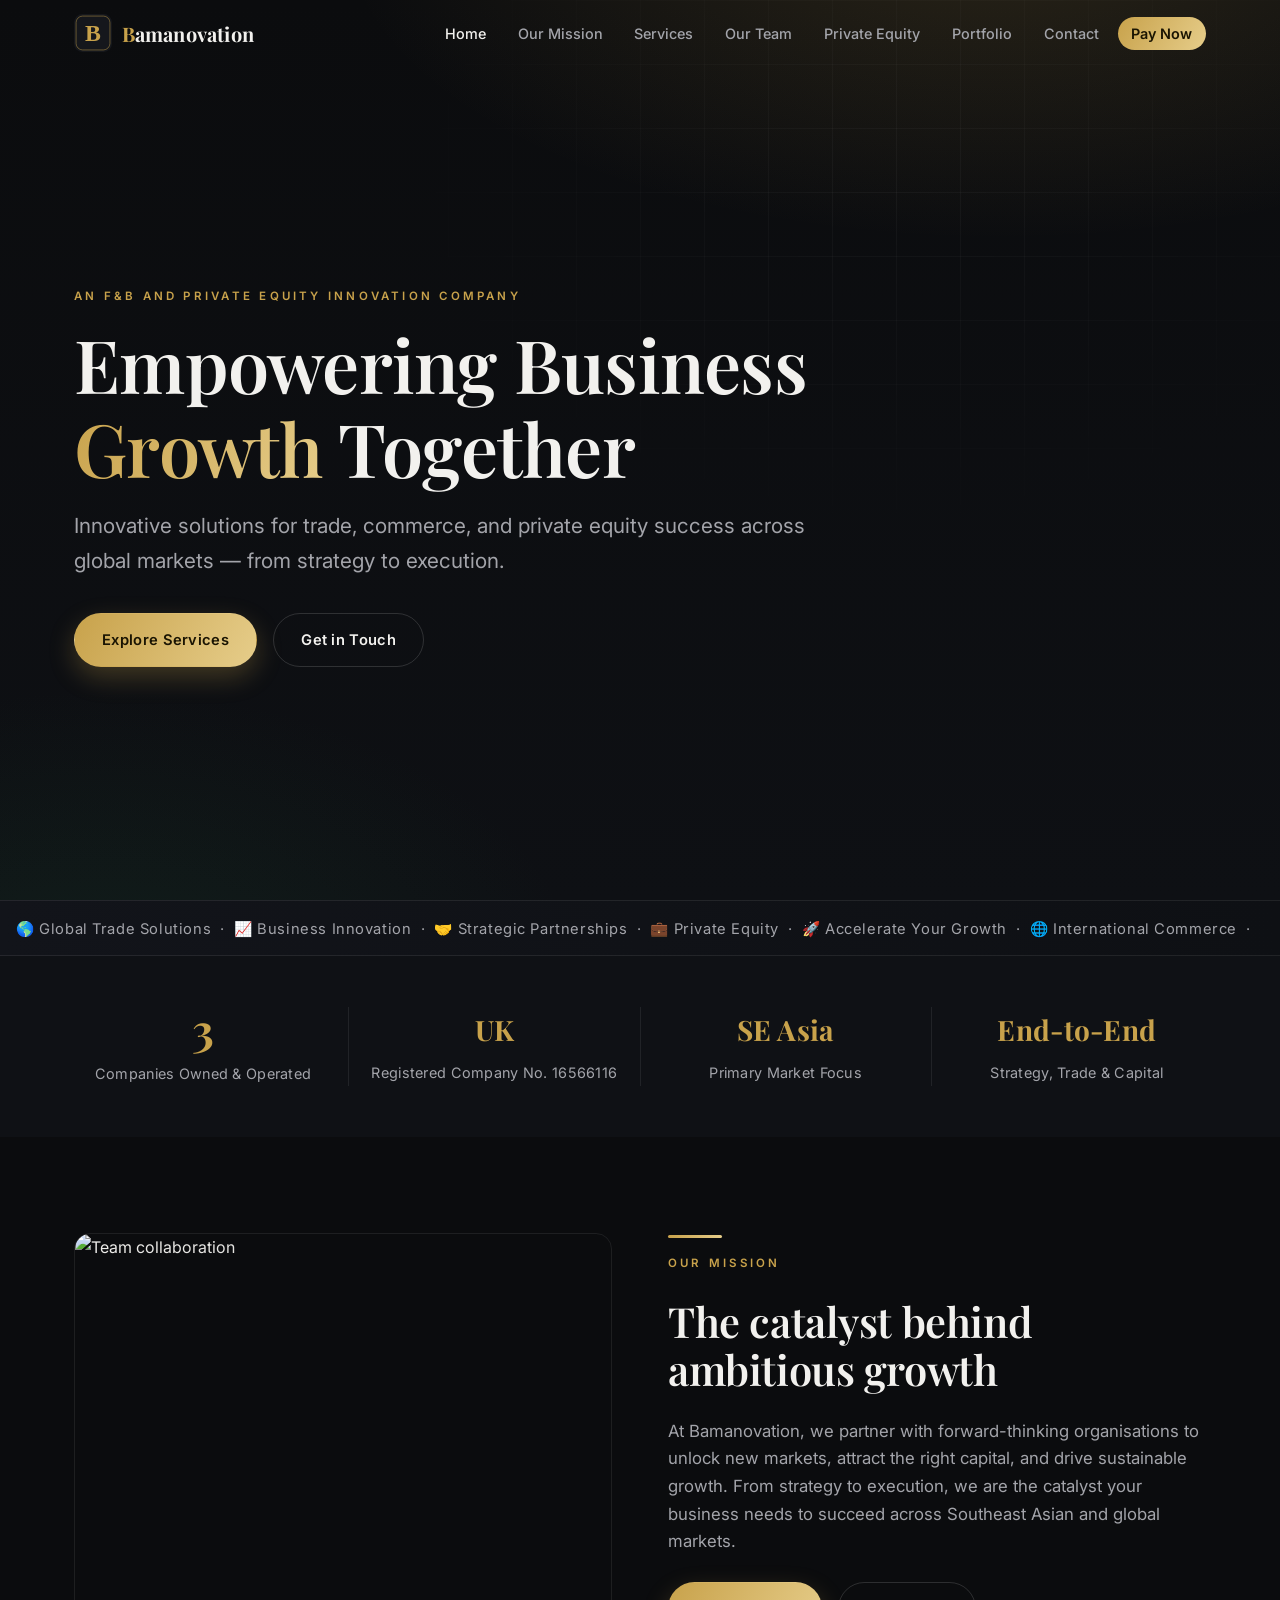
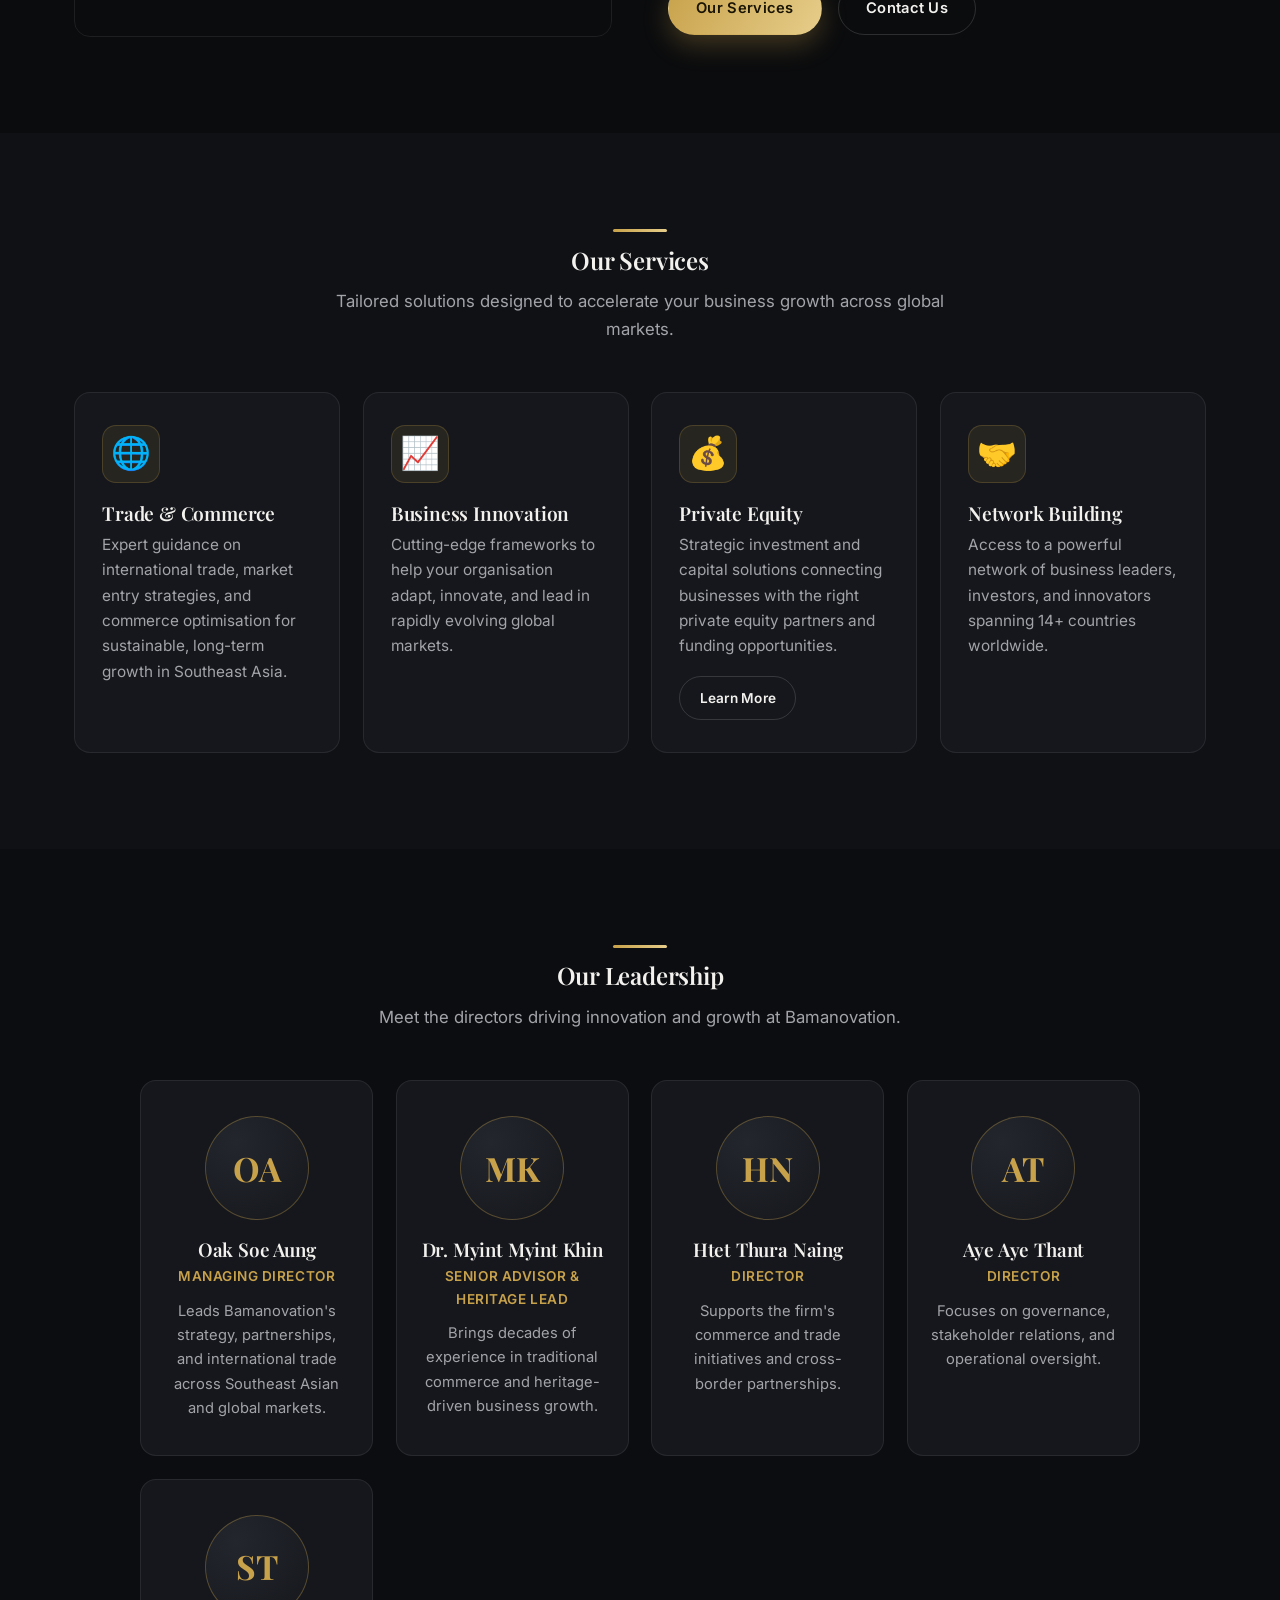
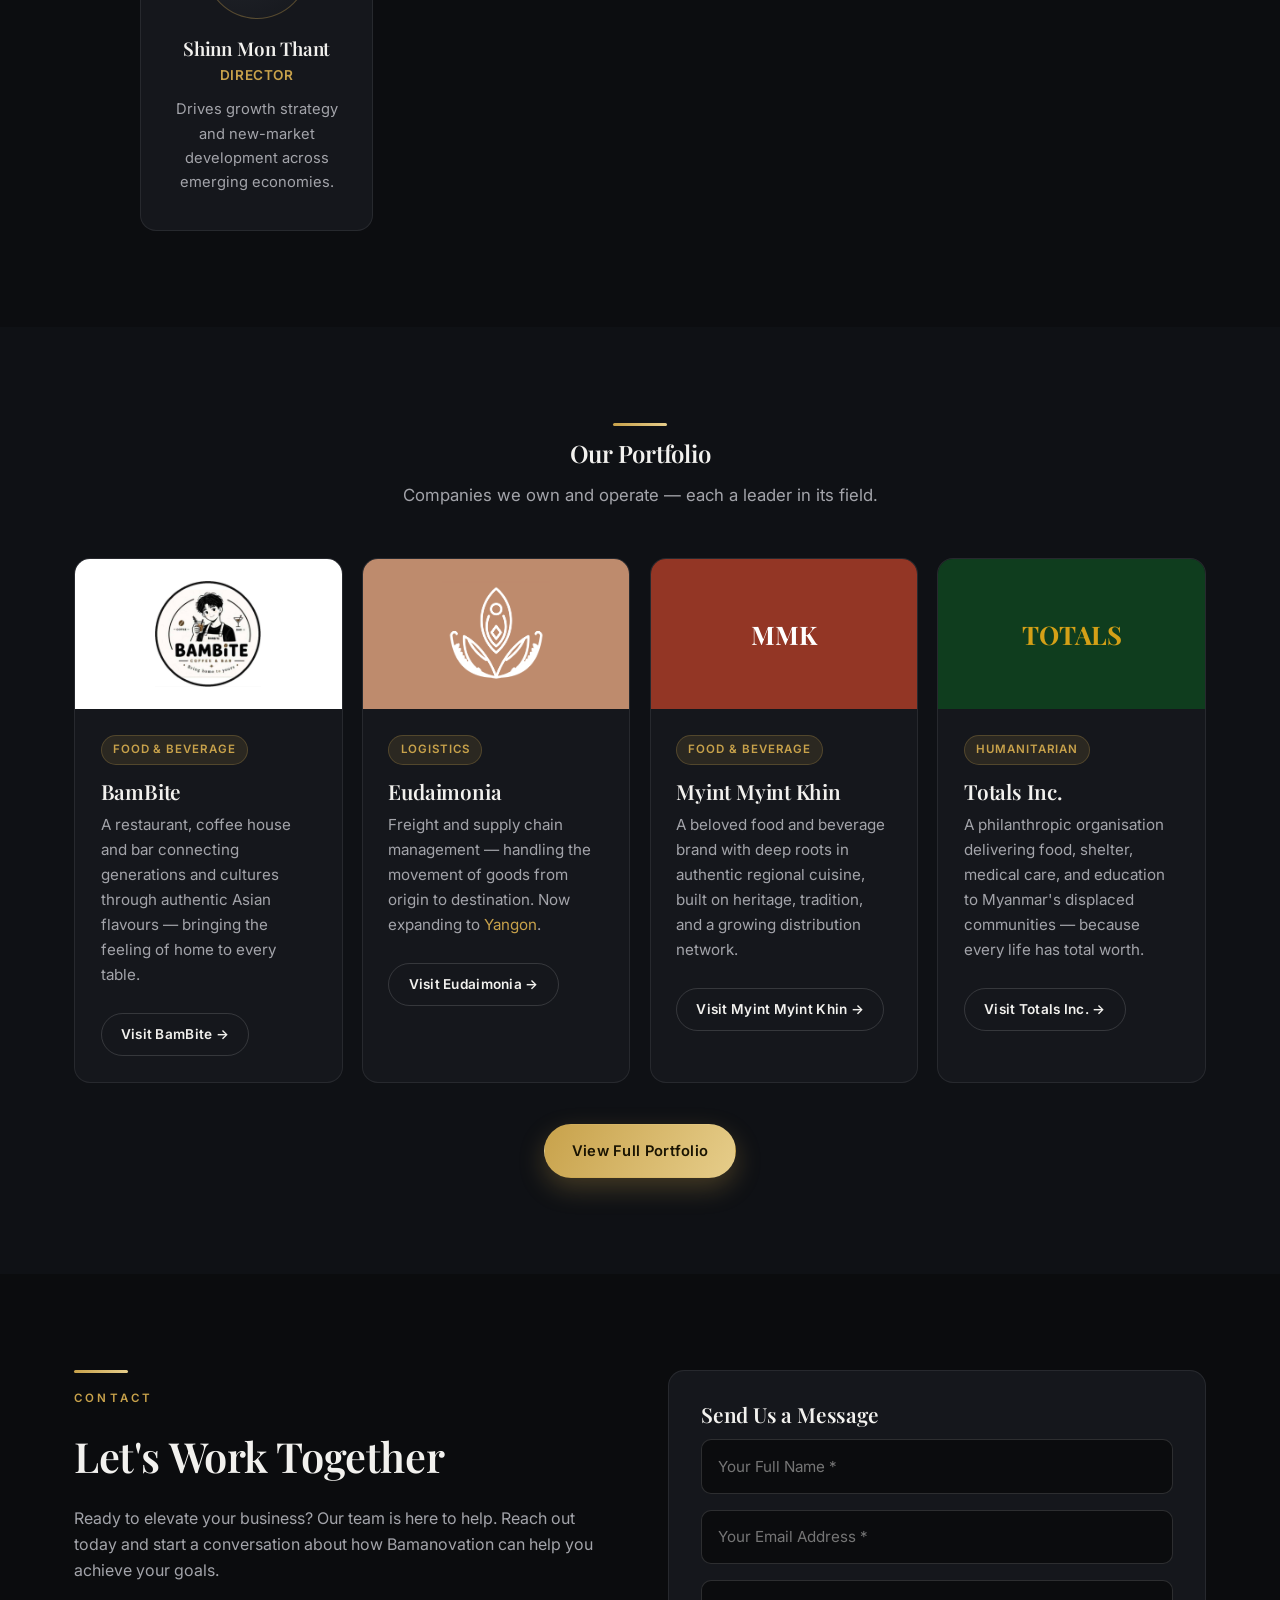
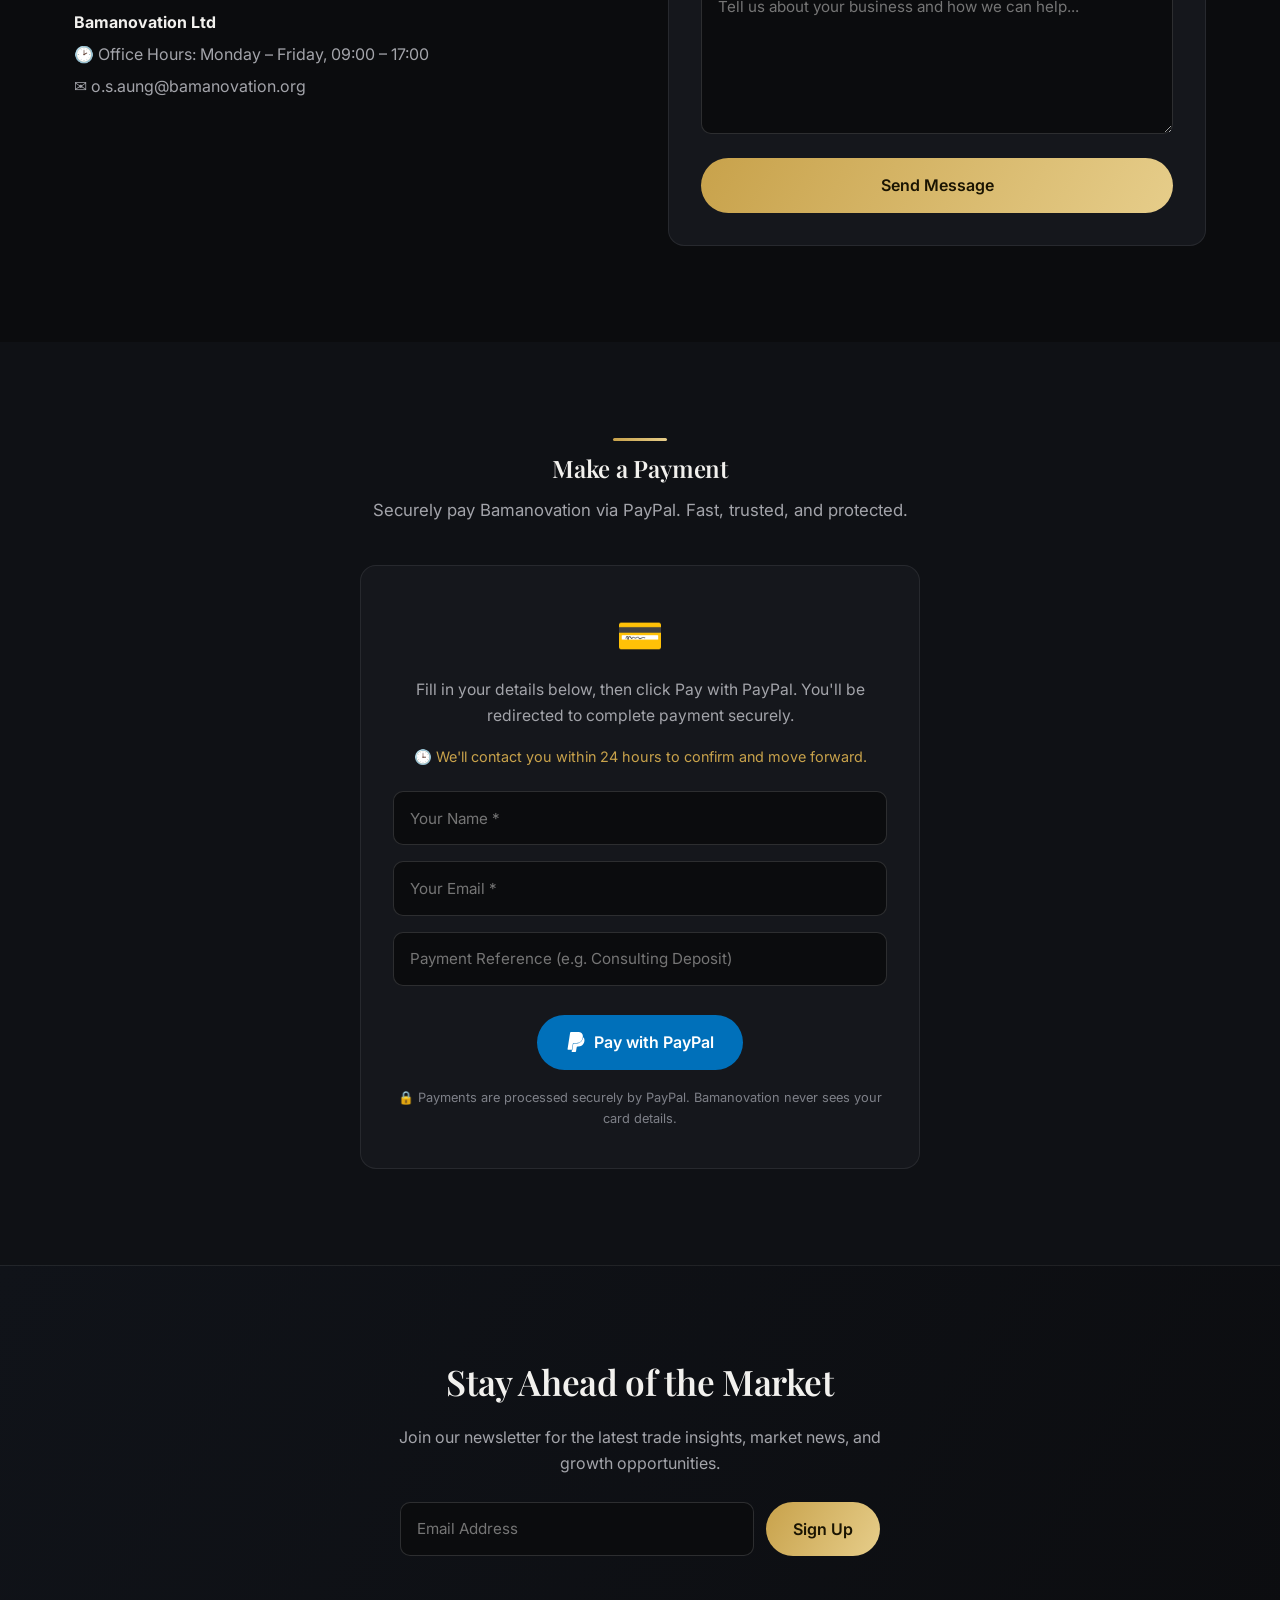
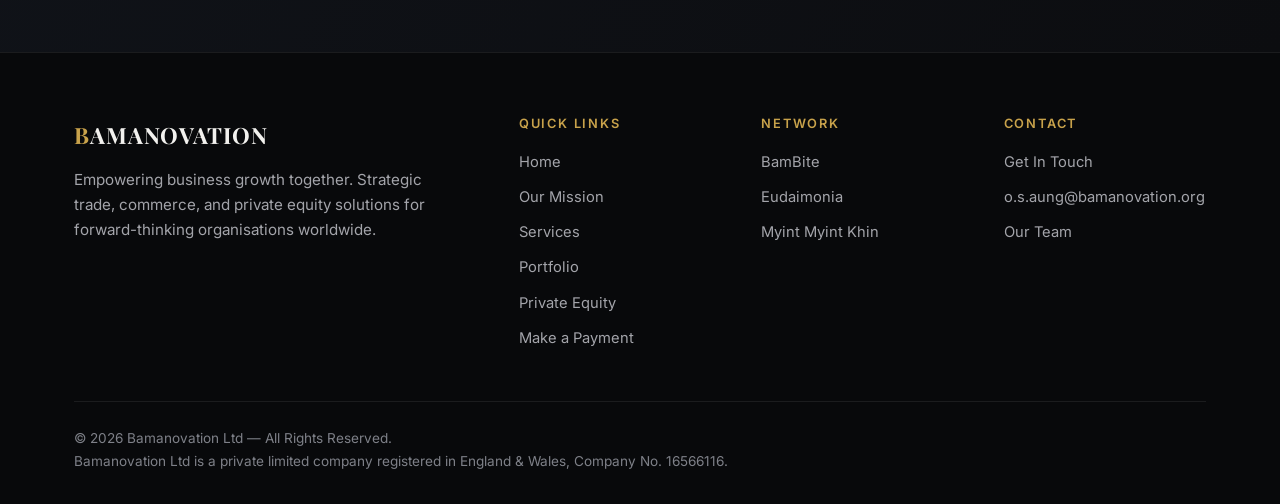
==== commit 0a5b4c39: "Add Eudaimonia Yangon enquiry page New /eudaimonia/yangon landing page (bilingual English/Burmese) w" ====
--- a/index.html
+++ b/index.html
@@ -156,7 +156,7 @@
           <div class="portfolio-card-body">
             <span class="portfolio-tag">Logistics</span>
             <h3>Eudaimonia</h3>
-            <p>Freight and supply chain management — handling the movement of goods from origin to destination.</p>
+            <p>Freight and supply chain management — handling the movement of goods from origin to destination. Now expanding to <a href="/eudaimonia/yangon" style="color:var(--gold)">Yangon</a>.</p>
             <a href="https://eudaimonialogistics.company/" target="_blank" rel="noopener" class="btn-outline portfolio-btn">Visit Eudaimonia →</a>
           </div>
         </div>
--- a/style.css
+++ b/style.css
@@ -348,3 +348,20 @@
 /* word-based stat values sit smaller than numerals */
 .stat-pill-num.is-text{font-size:clamp(1.3rem,2.5vw,1.75rem);letter-spacing:.01em;line-height:clamp(2rem,4vw,2.8rem)}
 .stat-number.is-text{font-size:clamp(1.2rem,2.3vw,1.6rem)}
+
+/* ---------- Eudaimonia · Yangon ---------- */
+.my{font-family:'Noto Sans Myanmar','Padauk','Myanmar Text',sans-serif;line-height:1.9}
+.page-hero .my{margin-top:1rem;font-size:1rem;color:var(--gold-2)}
+.contact-form h3 .my{font-size:.95rem;color:var(--muted);font-weight:400}
+.yangon{padding:1rem 0 6rem}
+.yangon-grid{display:grid;grid-template-columns:1fr 1.1fr;gap:3rem;align-items:start}
+.yangon-info p{color:var(--muted)}
+.yangon-steps{margin:1.4rem 0;padding-left:1.2rem;color:var(--muted)}
+.yangon-steps li{margin:.6rem 0}
+.yangon-steps strong{color:var(--ink)}
+.contact-form .form-row{display:grid;grid-template-columns:1fr 1fr;gap:0 1rem}
+.contact-form select{width:100%;background:var(--bg);border:1px solid var(--line-strong);border-radius:var(--radius-sm);
+  color:var(--ink);padding:.85rem 1rem;font:inherit;font-size:.95rem;margin-bottom:1rem}
+.contact-form select:focus{outline:none;border-color:var(--gold)}
+@media(max-width:860px){.yangon-grid{grid-template-columns:1fr;gap:2rem}}
+@media(max-width:520px){.contact-form .form-row{grid-template-columns:1fr}.contact-form{padding:1.4rem}}
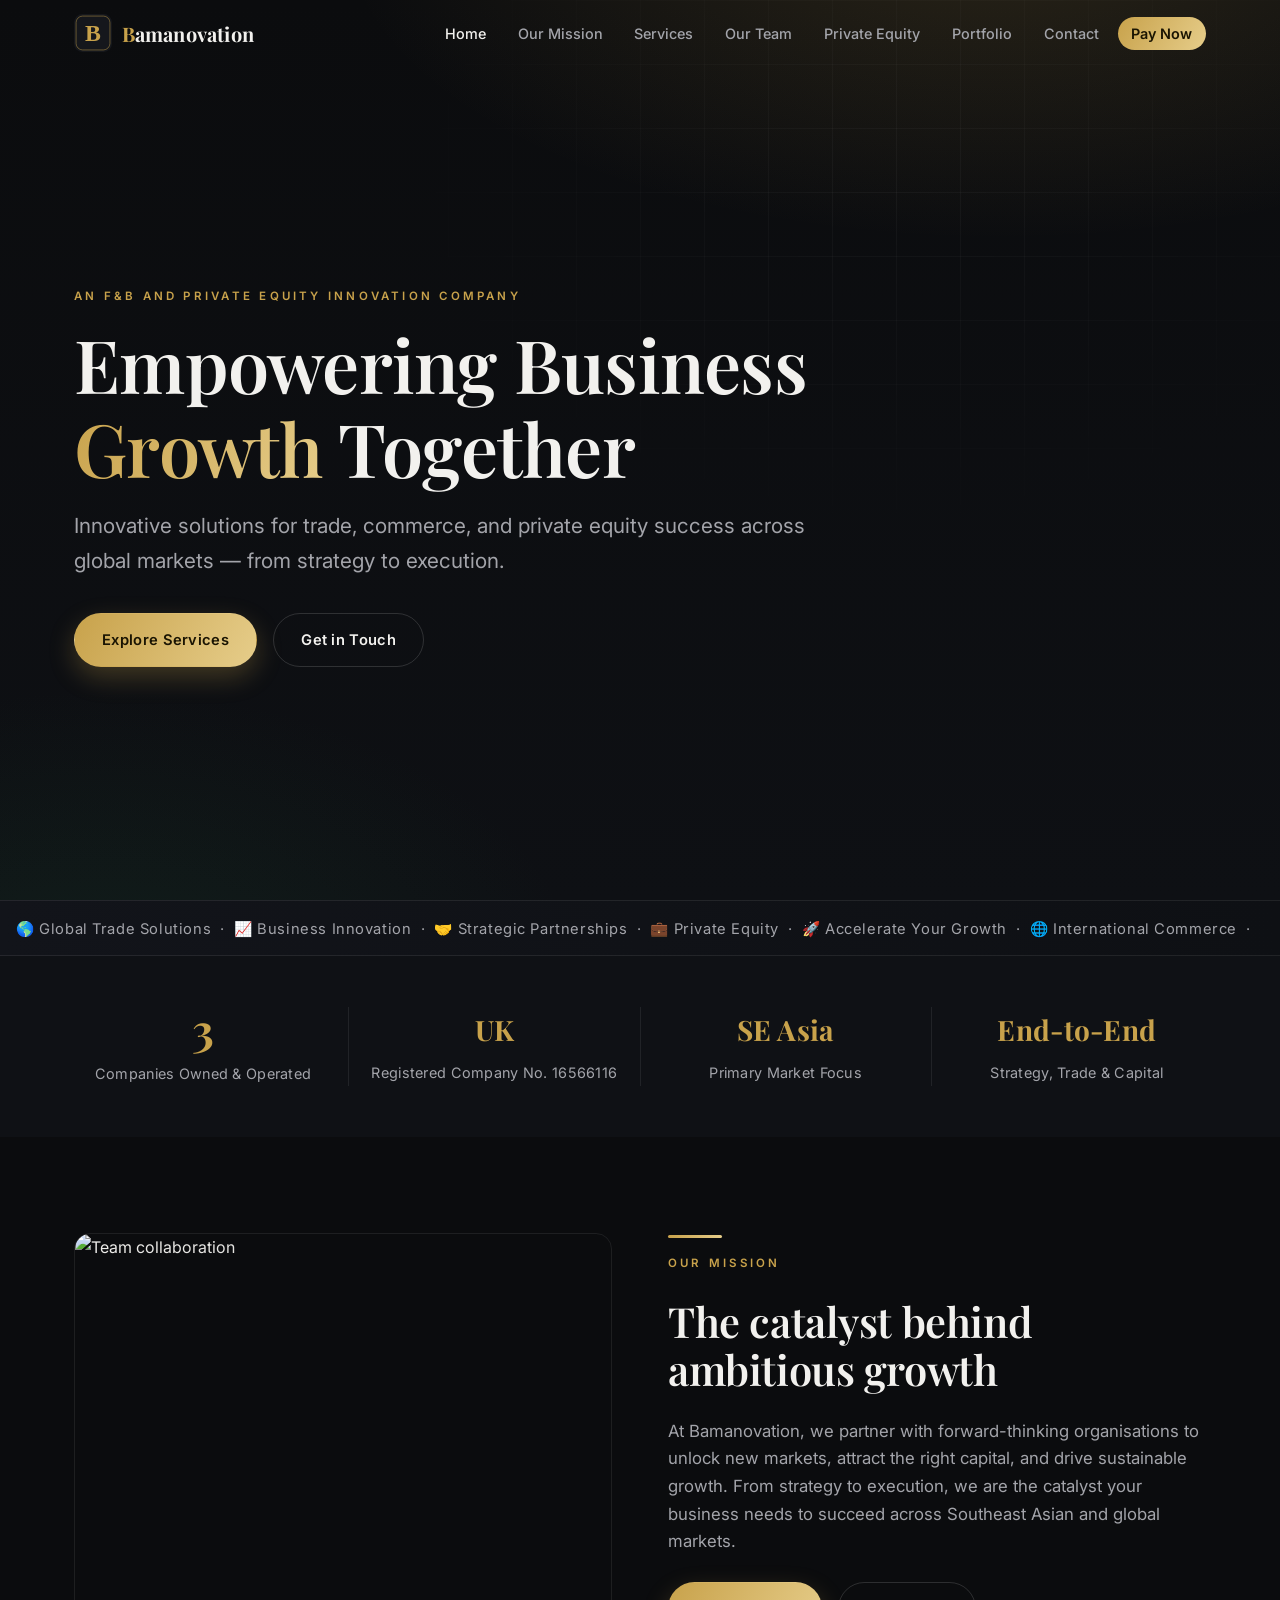
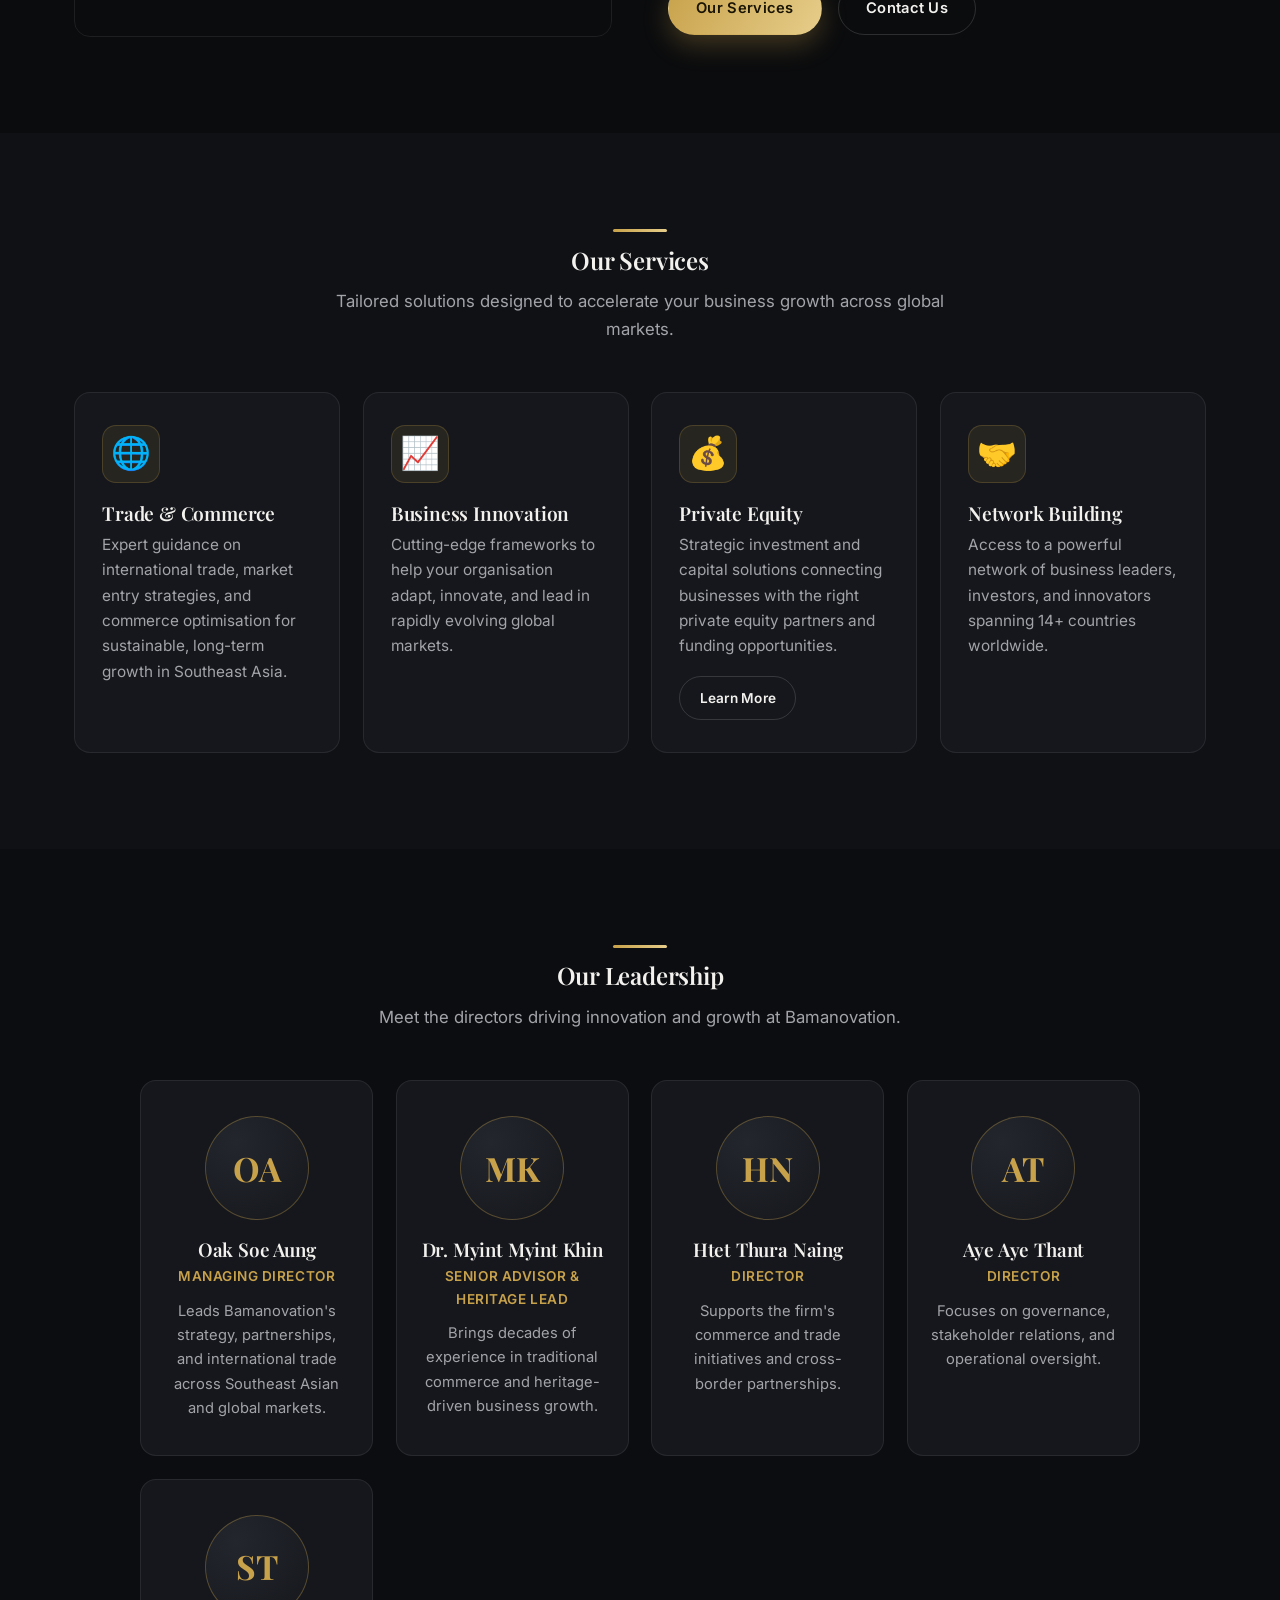
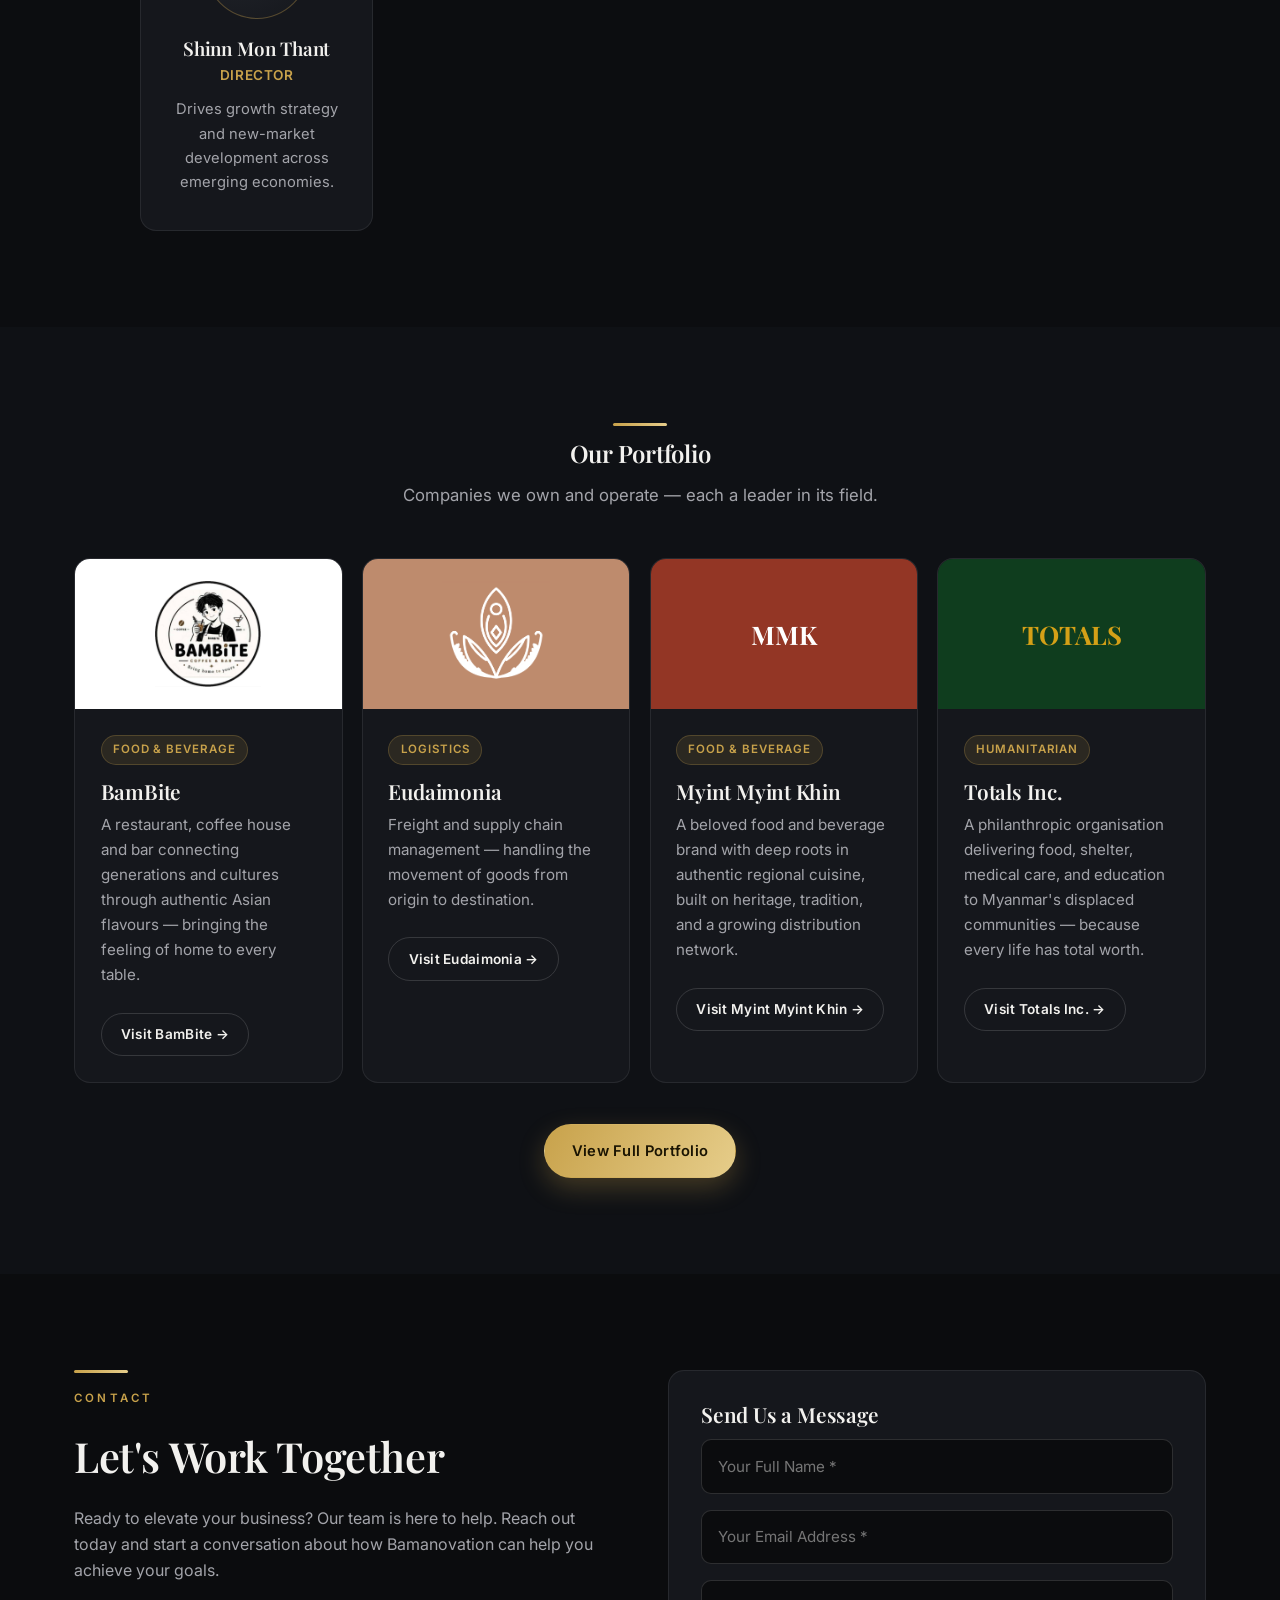
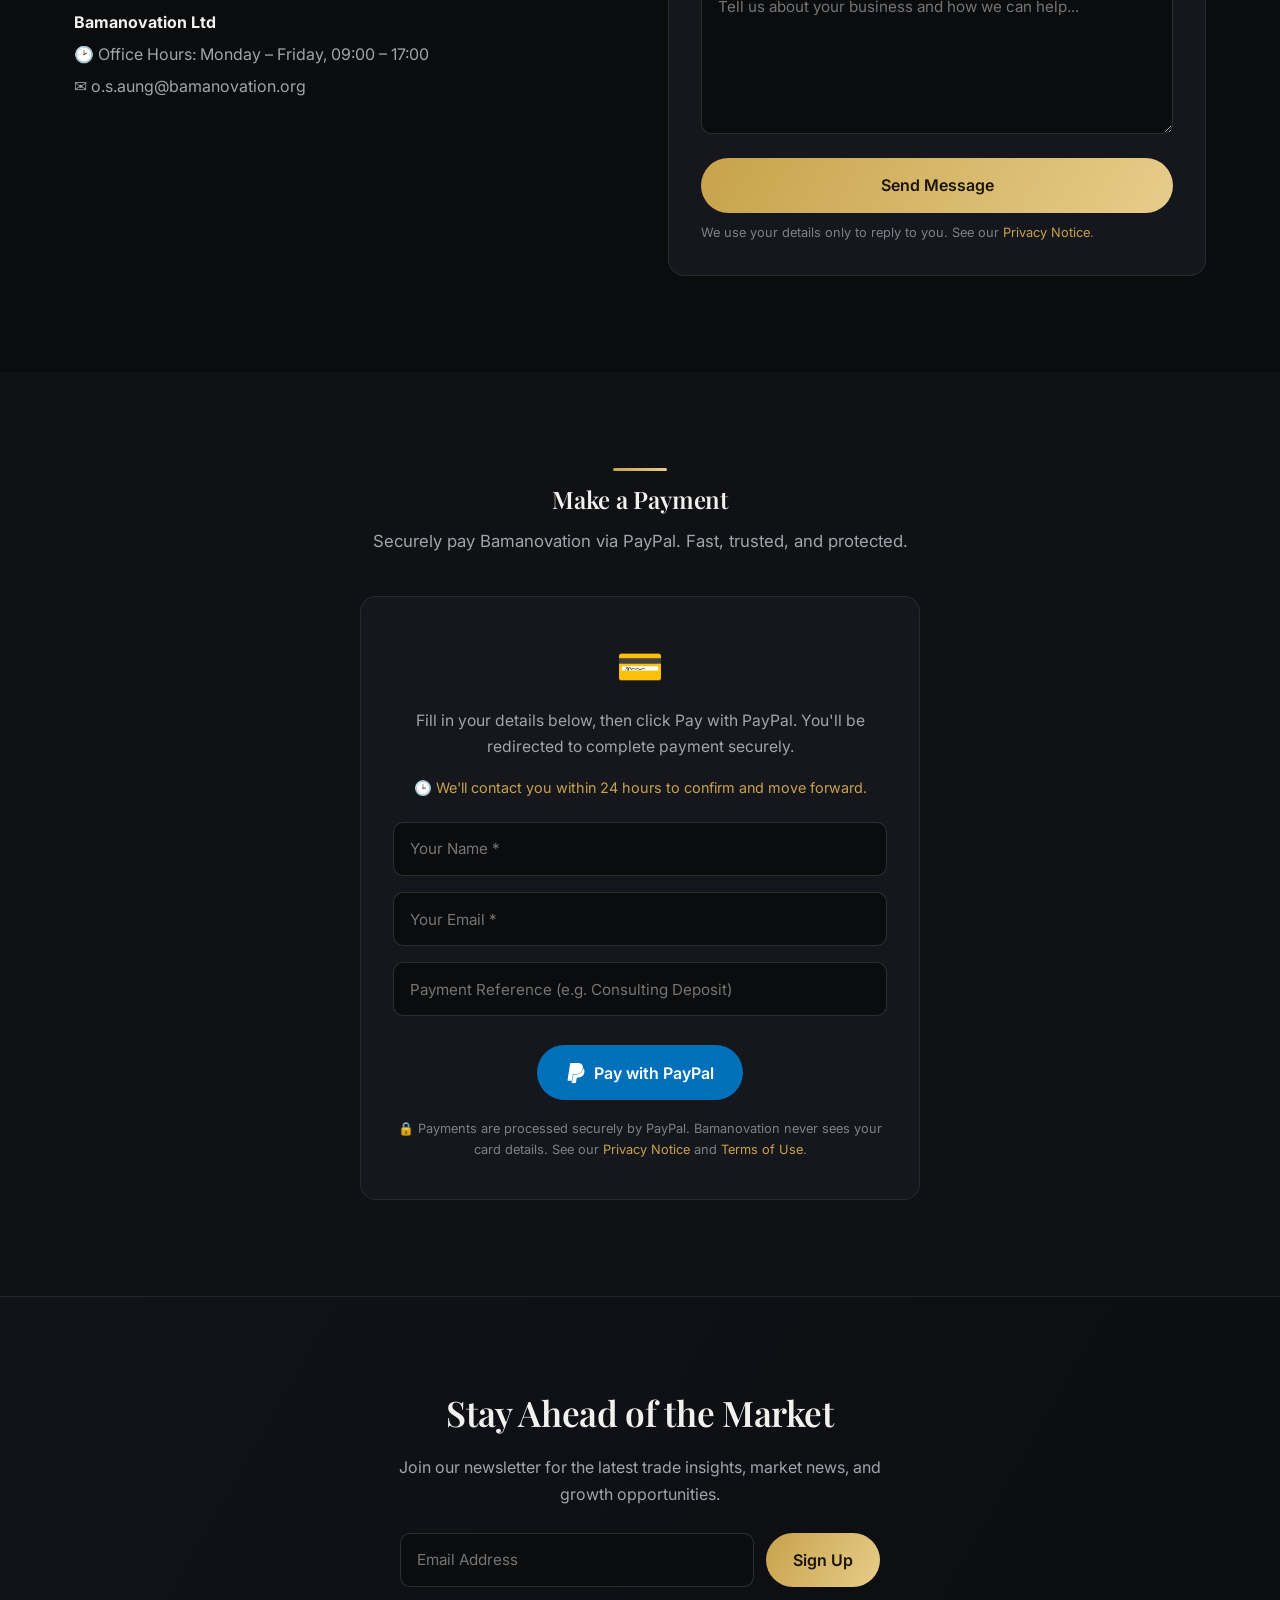
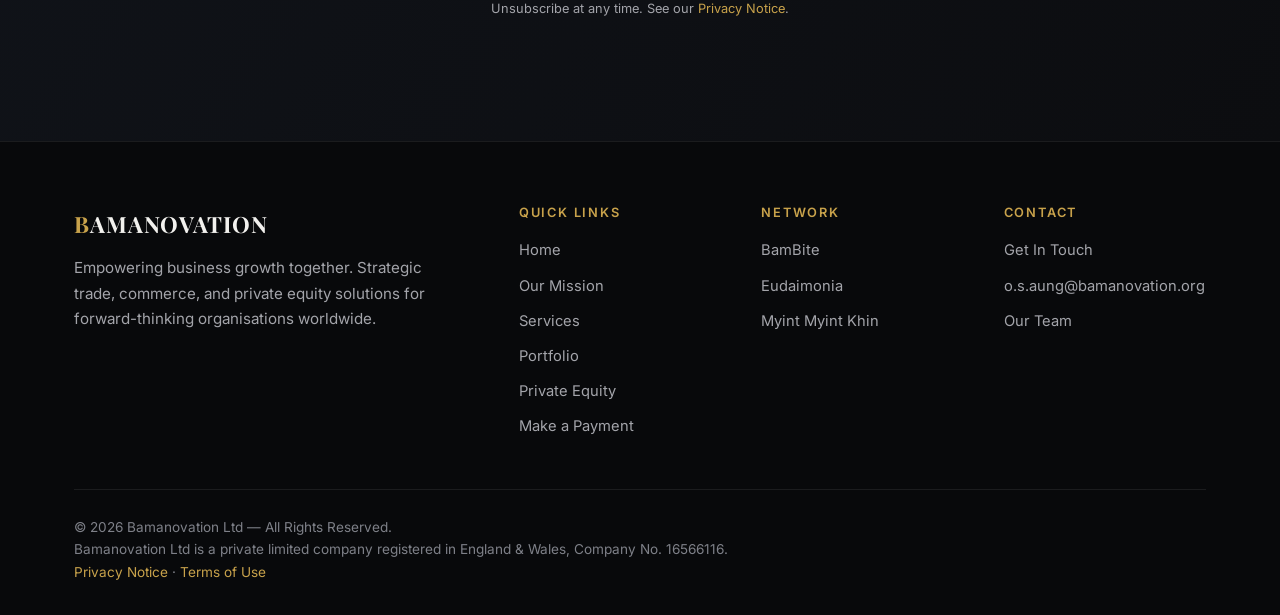
==== commit aefc80cf: "Add privacy notice and terms of use pages Add /privacy (UK GDPR) and /terms pages, link them from ev" ====
--- a/index.html
+++ b/index.html
@@ -156,7 +156,7 @@
           <div class="portfolio-card-body">
             <span class="portfolio-tag">Logistics</span>
             <h3>Eudaimonia</h3>
-            <p>Freight and supply chain management — handling the movement of goods from origin to destination. Now expanding to <a href="/eudaimonia/yangon" style="color:var(--gold)">Yangon</a>.</p>
+            <p>Freight and supply chain management — handling the movement of goods from origin to destination.</p>
             <a href="https://eudaimonialogistics.company/" target="_blank" rel="noopener" class="btn-outline portfolio-btn">Visit Eudaimonia →</a>
           </div>
         </div>
@@ -208,6 +208,7 @@
             <input type="email" name="email" placeholder="Your Email Address *" required aria-label="Email Address">
             <textarea name="message" placeholder="Tell us about your business and how we can help..." rows="5" required aria-label="Message"></textarea>
             <button type="submit">Send Message</button>
+            <p class="form-note">We use your details only to reply to you. See our <a href="/privacy">Privacy Notice</a>.</p>
             <p class="form-status" role="status" aria-live="polite"></p>
           </form>
         </div>
@@ -235,7 +236,7 @@
           <svg xmlns="http://www.w3.org/2000/svg" width="20" height="20" viewBox="0 0 24 24" fill="white" style="vertical-align:middle;margin-right:8px"><path d="M7.076 21.337H2.47a.641.641 0 0 1-.633-.74L4.944.901C5.026.382 5.474 0 5.998 0h7.46c2.57 0 4.578.543 5.69 1.81 1.01 1.15 1.304 2.42 1.012 4.287-.023.143-.047.288-.077.437-.983 5.05-4.349 6.797-8.647 6.797h-2.19c-.524 0-.968.382-1.05.9l-1.12 7.106zm14.146-14.42a3.35 3.35 0 0 0-.607-.541c-.013.076-.026.175-.041.254-.93 4.778-4.005 7.201-9.138 7.201h-2.19a.563.563 0 0 0-.556.479l-1.187 7.527h-.506l-.24 1.516a.56.56 0 0 0 .554.647h3.882c.46 0 .85-.334.922-.788.06-.26.76-4.852.816-5.09a.932.932 0 0 1 .923-.788h.58c3.76 0 6.705-1.528 7.565-5.946.36-1.847.174-3.388-.777-4.471z"></path></svg>
           Pay with PayPal
         </button>
-        <p class="payment-secure">🔒 Payments are processed securely by PayPal. Bamanovation never sees your card details.</p>
+        <p class="payment-secure">🔒 Payments are processed securely by PayPal. Bamanovation never sees your card details. See our <a href="/privacy">Privacy Notice</a> and <a href="/terms">Terms of Use</a>.</p>
       </div>
     </div>
   </section>
@@ -250,6 +251,7 @@
         <p class="hp-field"><label>Leave this field empty if you are human <input name="bot-field" tabindex="-1" autocomplete="off"></label></p>
         <input type="email" name="email" placeholder="Email Address" required aria-label="Email Address for Newsletter">
         <button type="submit">Sign Up</button>
+        <p class="form-note">Unsubscribe at any time. See our <a href="/privacy">Privacy Notice</a>.</p>
         <p class="form-status" role="status" aria-live="polite"></p>
       </form>
     </div>
@@ -295,6 +297,7 @@
         <div>
           <p>© 2026 Bamanovation Ltd — All Rights Reserved.</p>
           <p class="footer-legal">Bamanovation Ltd is a private limited company registered in England &amp; Wales, Company No. 16566116.</p>
+          <p class="footer-legal"><a href="/privacy">Privacy Notice</a> · <a href="/terms">Terms of Use</a></p>
         </div>
       </div>
     </div>
--- a/style.css
+++ b/style.css
@@ -349,19 +349,19 @@
 .stat-pill-num.is-text{font-size:clamp(1.3rem,2.5vw,1.75rem);letter-spacing:.01em;line-height:clamp(2rem,4vw,2.8rem)}
 .stat-number.is-text{font-size:clamp(1.2rem,2.3vw,1.6rem)}
 
-/* ---------- Eudaimonia · Yangon ---------- */
-.my{font-family:'Noto Sans Myanmar','Padauk','Myanmar Text',sans-serif;line-height:1.9}
-.page-hero .my{margin-top:1rem;font-size:1rem;color:var(--gold-2)}
-.contact-form h3 .my{font-size:.95rem;color:var(--muted);font-weight:400}
-.yangon{padding:1rem 0 6rem}
-.yangon-grid{display:grid;grid-template-columns:1fr 1.1fr;gap:3rem;align-items:start}
-.yangon-info p{color:var(--muted)}
-.yangon-steps{margin:1.4rem 0;padding-left:1.2rem;color:var(--muted)}
-.yangon-steps li{margin:.6rem 0}
-.yangon-steps strong{color:var(--ink)}
-.contact-form .form-row{display:grid;grid-template-columns:1fr 1fr;gap:0 1rem}
-.contact-form select{width:100%;background:var(--bg);border:1px solid var(--line-strong);border-radius:var(--radius-sm);
-  color:var(--ink);padding:.85rem 1rem;font:inherit;font-size:.95rem;margin-bottom:1rem}
-.contact-form select:focus{outline:none;border-color:var(--gold)}
-@media(max-width:860px){.yangon-grid{grid-template-columns:1fr;gap:2rem}}
-@media(max-width:520px){.contact-form .form-row{grid-template-columns:1fr}.contact-form{padding:1.4rem}}
+/* ---------- legal pages ---------- */
+.legal-page{padding:4rem 0 5rem}
+.legal-container{max-width:820px}
+.legal-page h2{font-size:1.45rem;margin:2.4rem 0 .8rem;color:var(--gold-2)}
+.legal-page p,.legal-page li{color:var(--muted);line-height:1.7}
+.legal-page ul{padding-left:1.3rem;margin:.6rem 0 1rem}
+.legal-page a{color:var(--gold)}
+.legal-updated{font-size:.9rem;color:var(--muted-2)!important}
+.legal-table-wrap{overflow-x:auto;margin:1rem 0;border:1px solid var(--line);border-radius:var(--radius-sm)}
+.legal-table{width:100%;border-collapse:collapse;font-size:.92rem;min-width:640px}
+.legal-table th,.legal-table td{text-align:left;vertical-align:top;padding:.75rem .9rem;border-bottom:1px solid var(--line)}
+.legal-table th{color:var(--ink);background:var(--surface);font-weight:600}
+.legal-table td{color:var(--muted)}
+.legal-table tr:last-child td{border-bottom:0}
+.form-note{font-size:.8rem;color:var(--muted-2);margin:.6rem 0 0}
+.form-note a,.payment-secure a,.footer-legal a{color:var(--gold)}
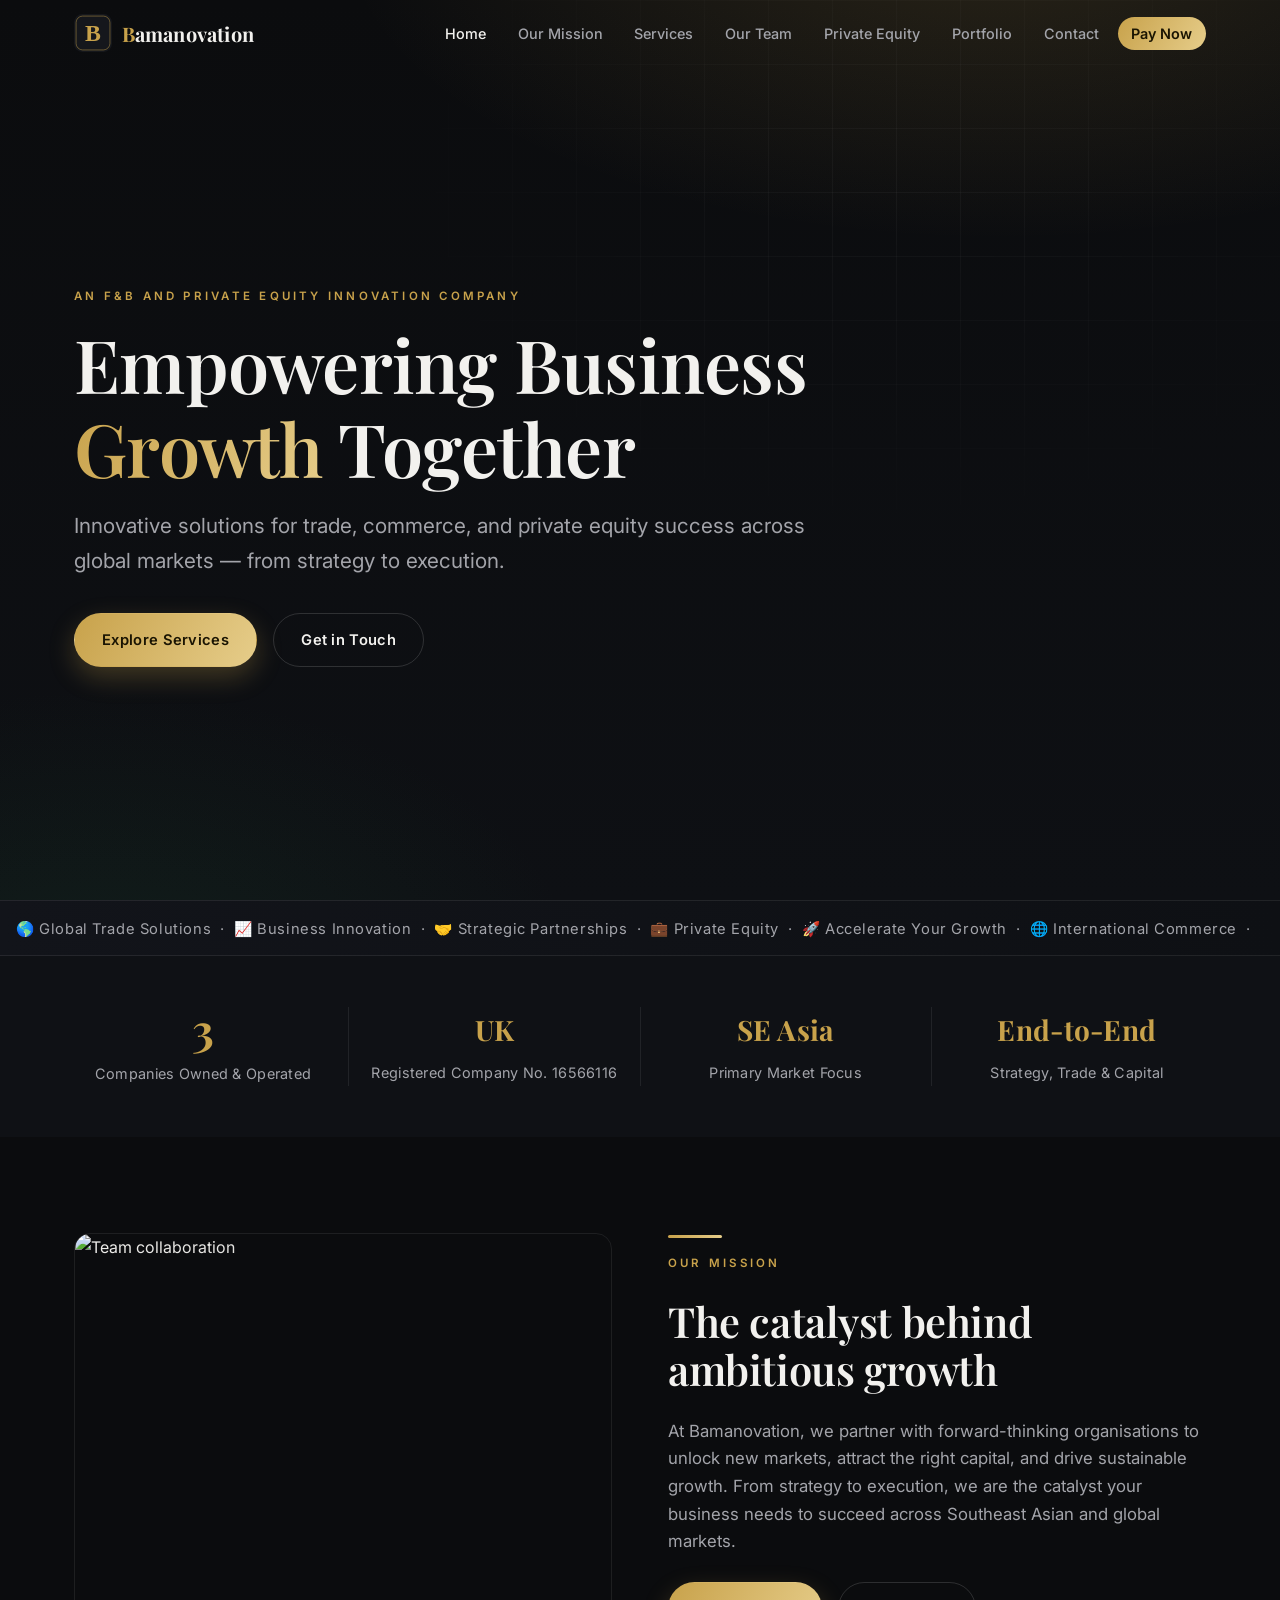
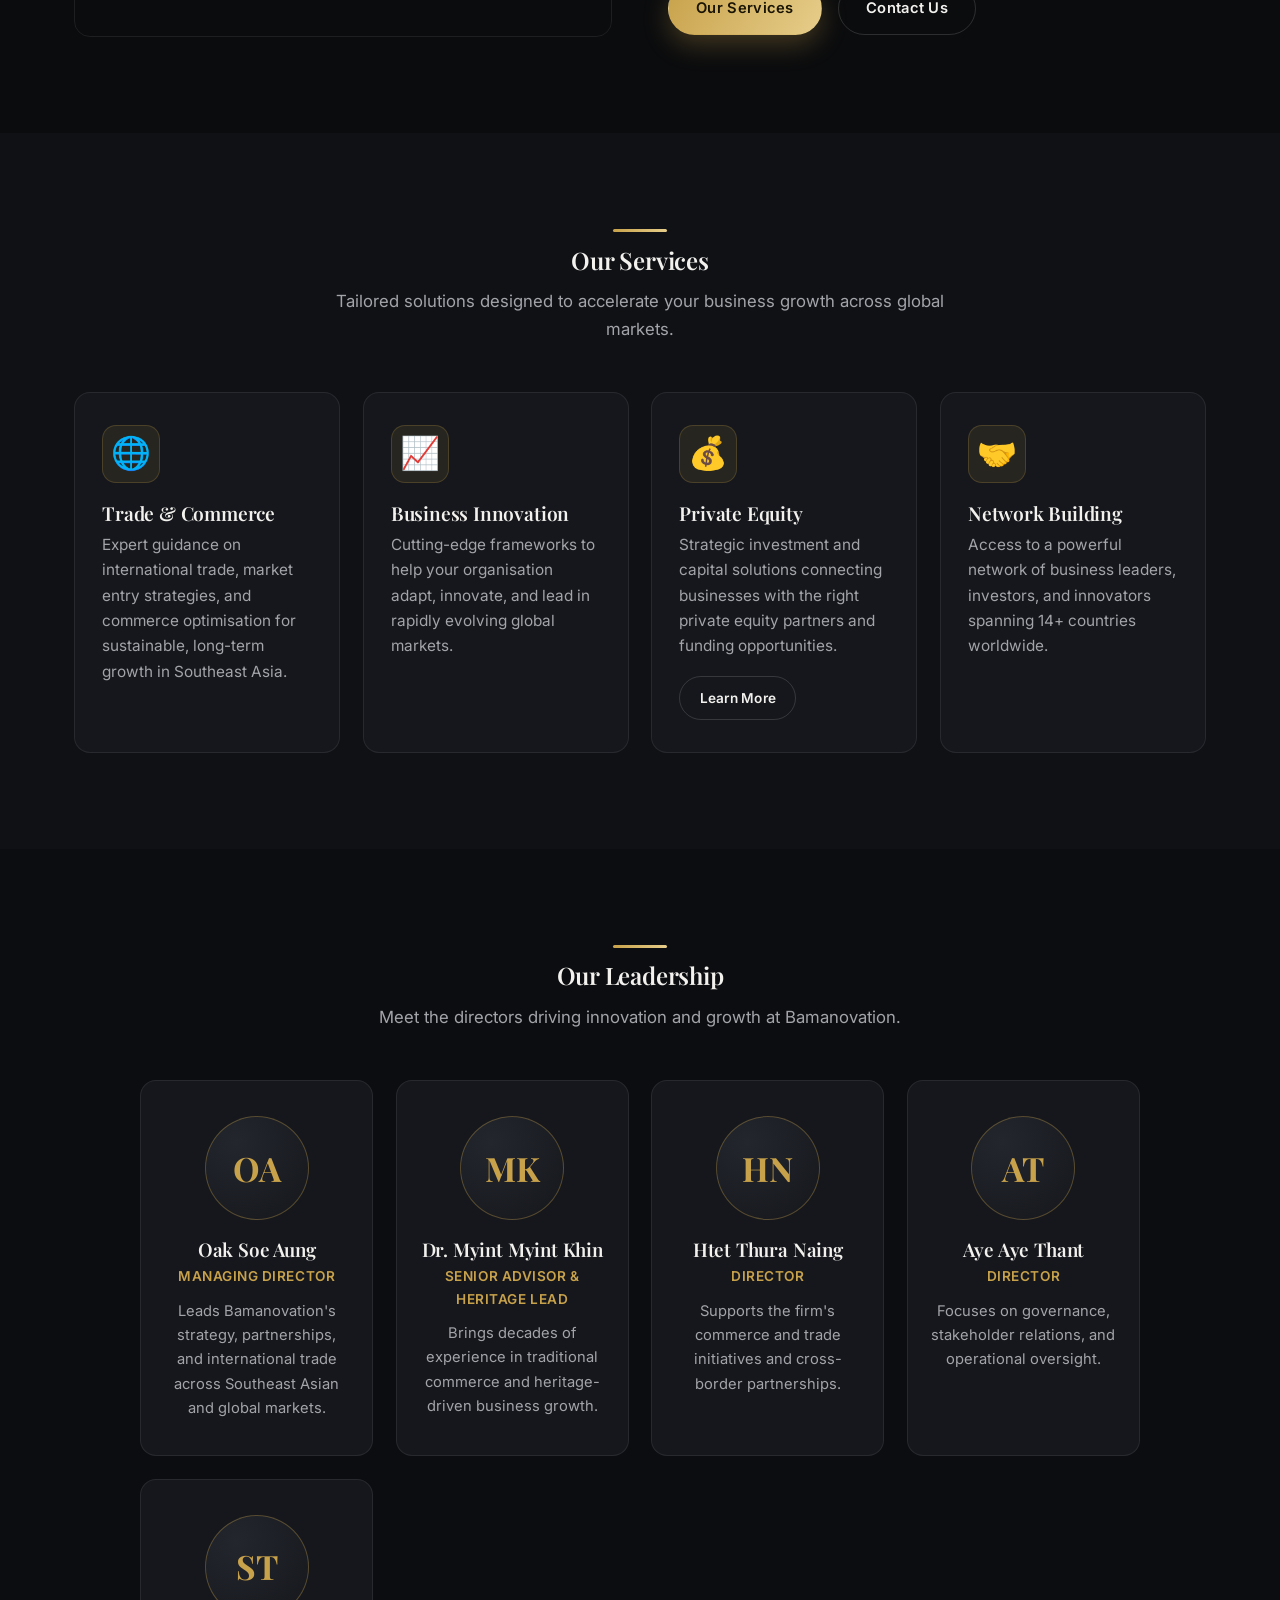
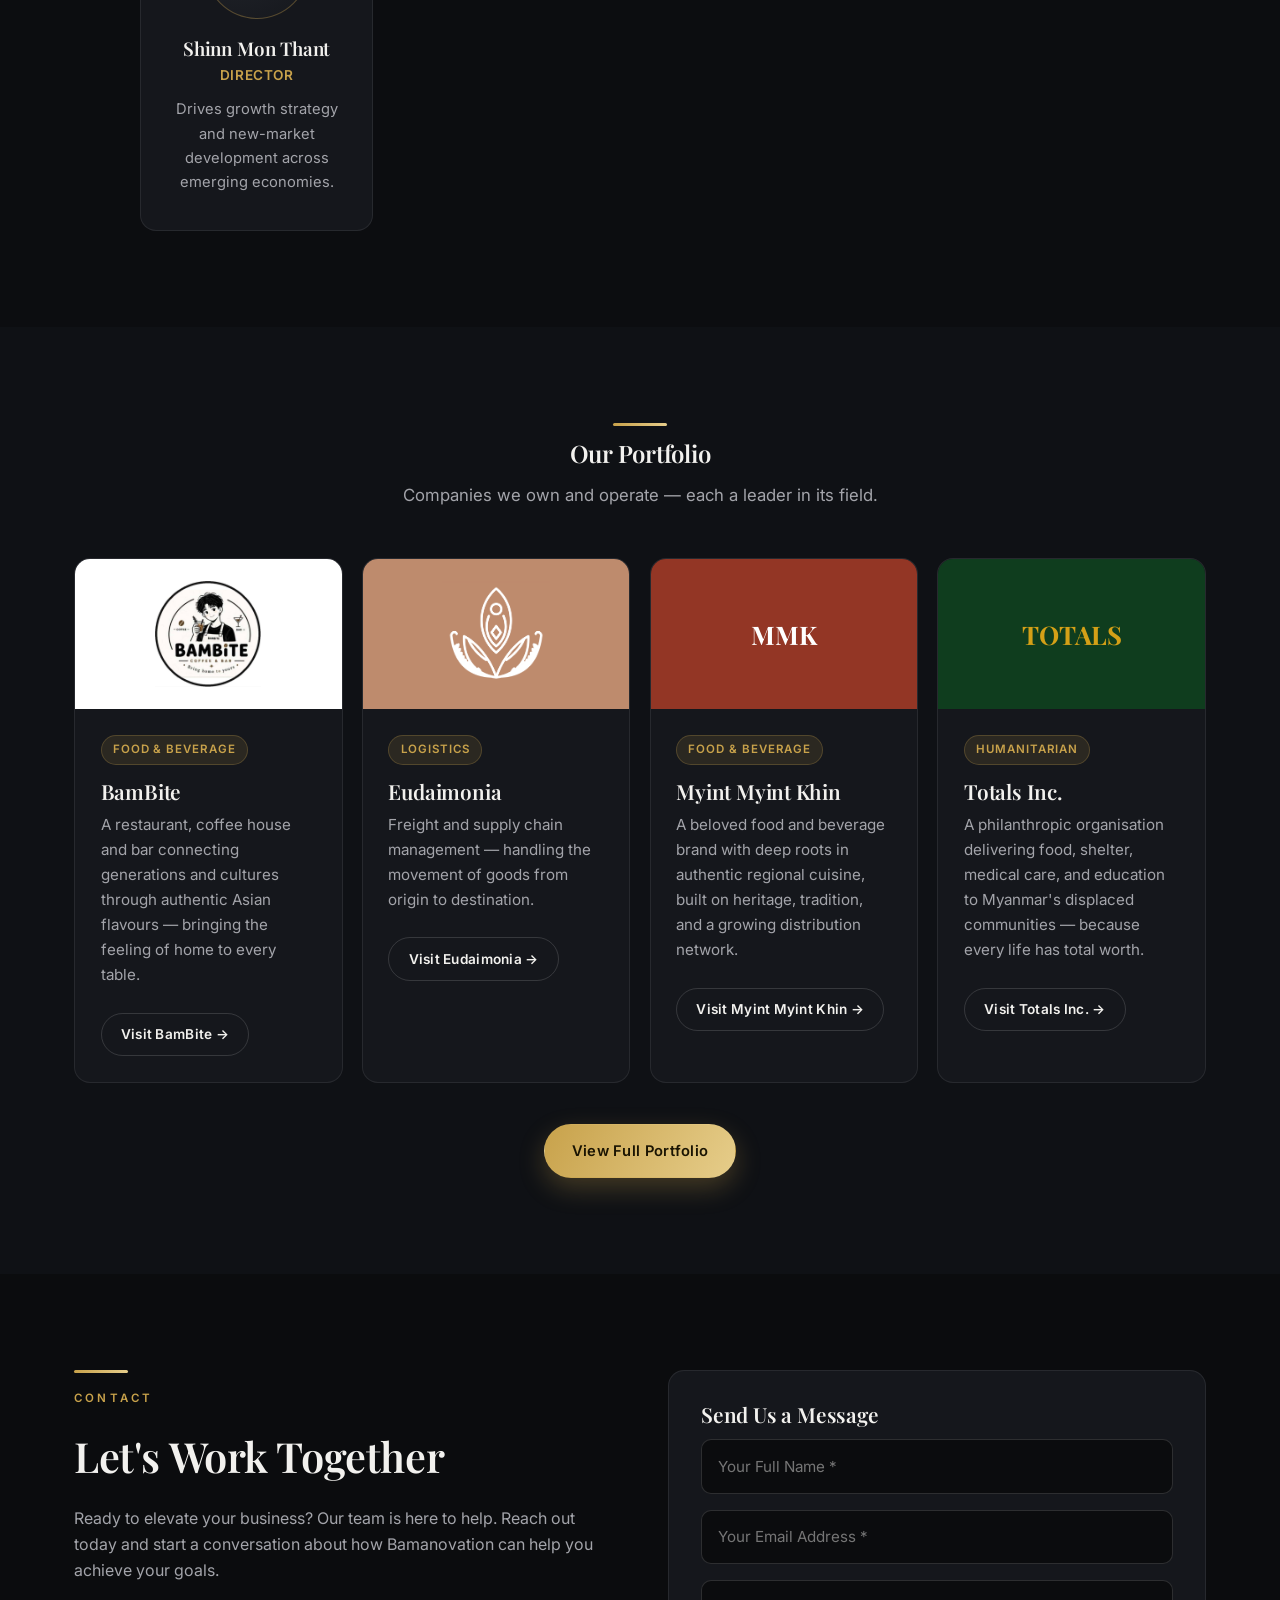
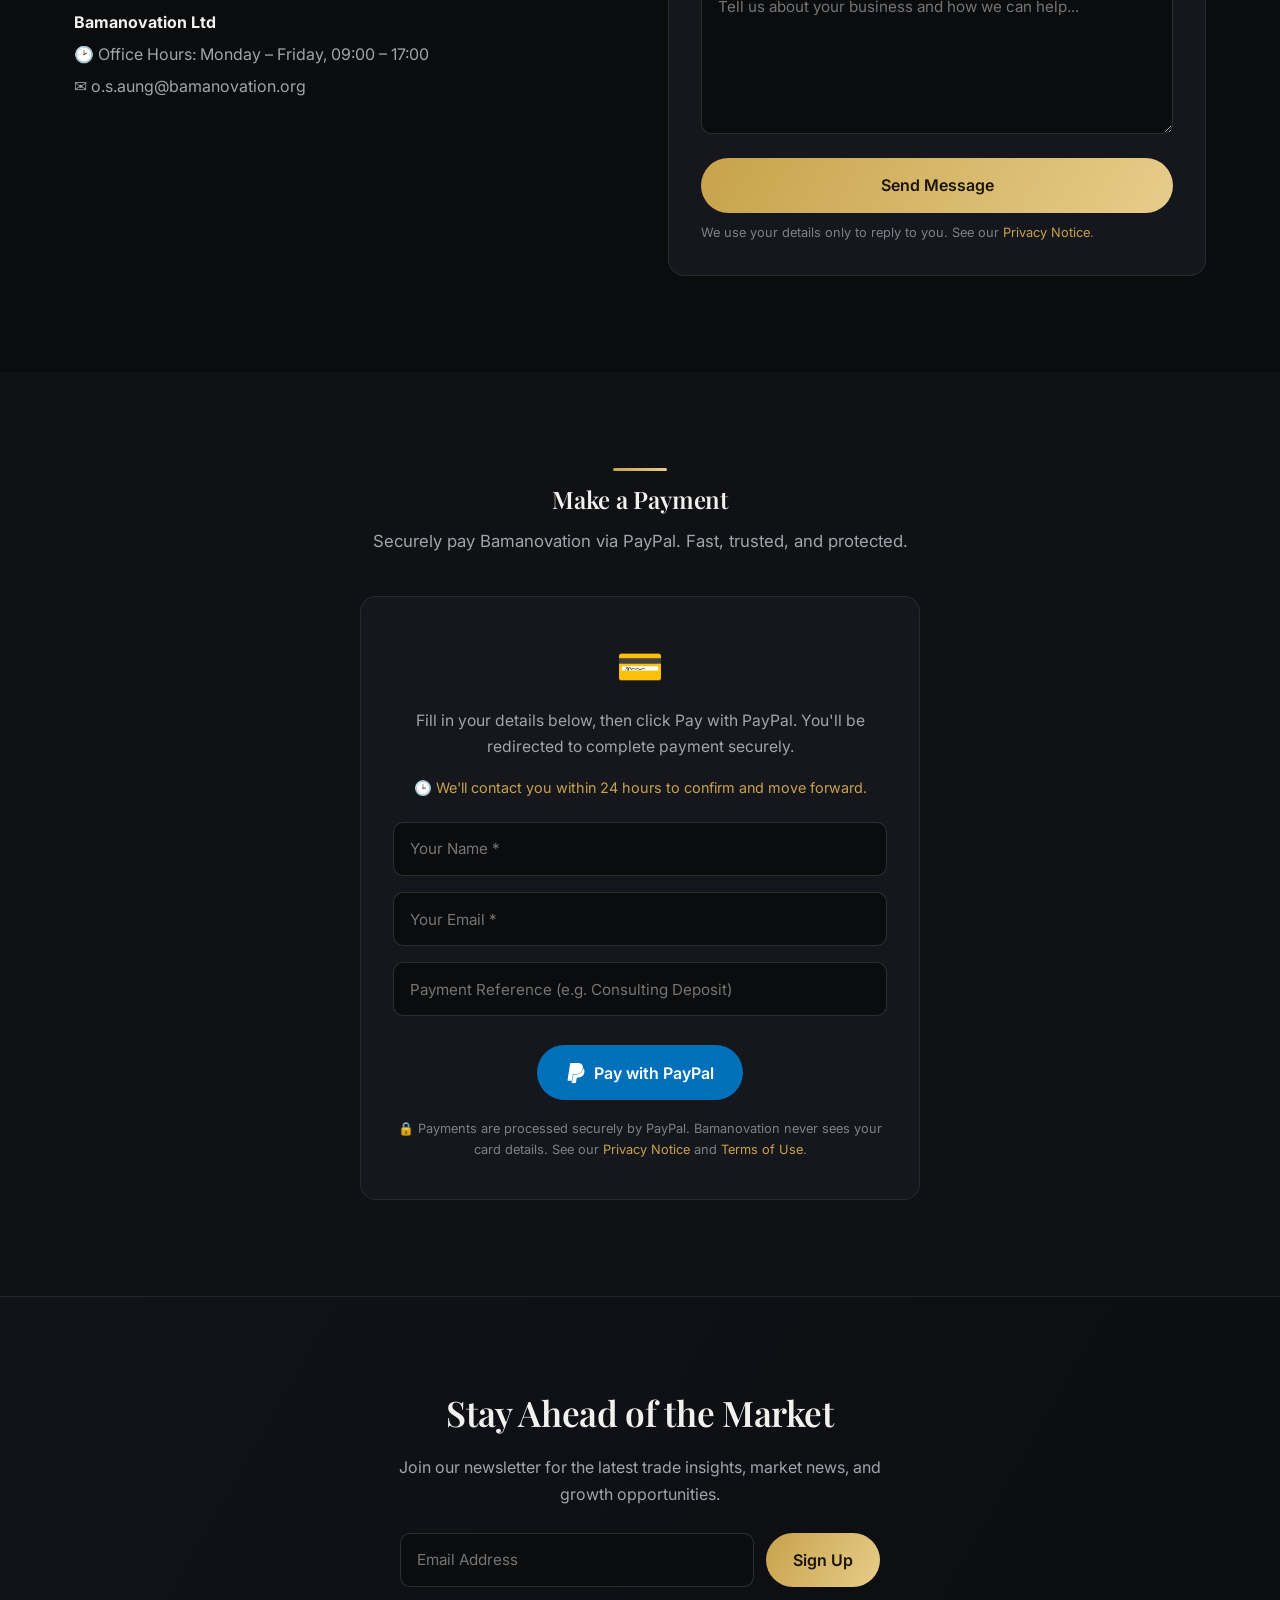
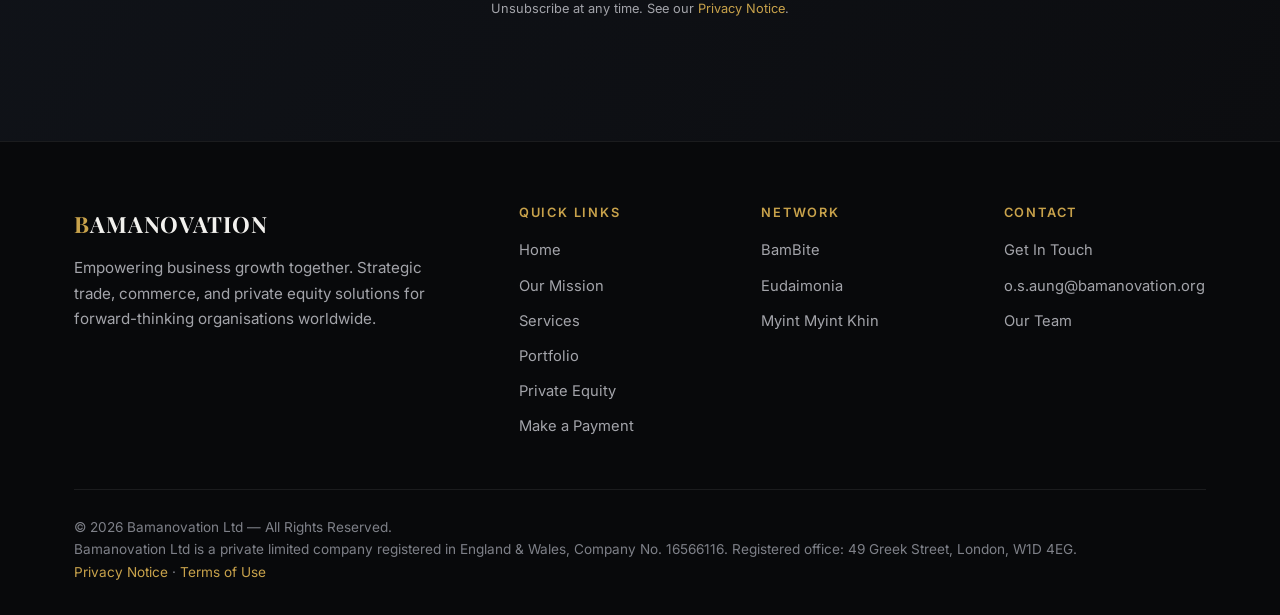
==== commit 355d82cc: "Add Bamanovation Ltd's registered office to every page The 2015 trading-disclosure regulations requi" ====
--- a/index.html
+++ b/index.html
@@ -296,7 +296,7 @@
       <div class="footer-bottom">
         <div>
           <p>© 2026 Bamanovation Ltd — All Rights Reserved.</p>
-          <p class="footer-legal">Bamanovation Ltd is a private limited company registered in England &amp; Wales, Company No. 16566116.</p>
+          <p class="footer-legal">Bamanovation Ltd is a private limited company registered in England &amp; Wales, Company No. 16566116. Registered office: 49 Greek Street, London, W1D 4EG.</p>
           <p class="footer-legal"><a href="/privacy">Privacy Notice</a> · <a href="/terms">Terms of Use</a></p>
         </div>
       </div>
